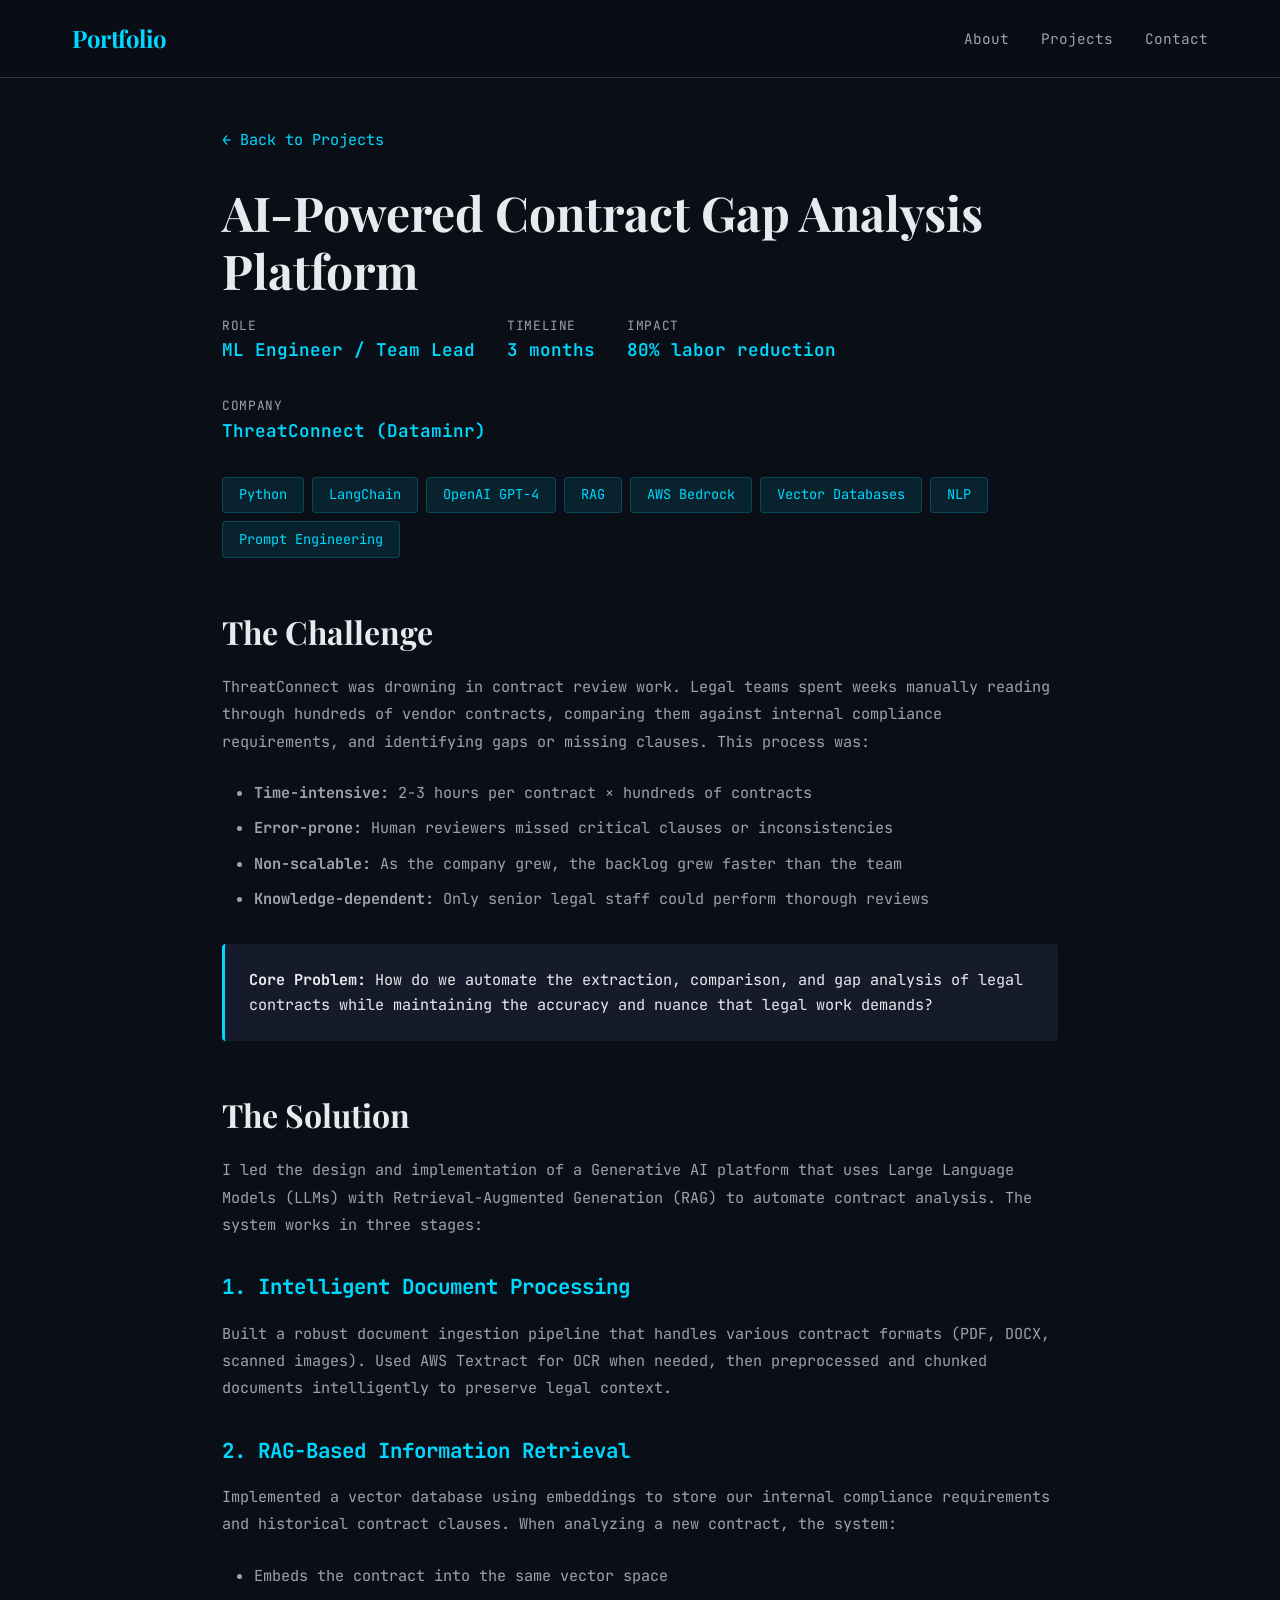
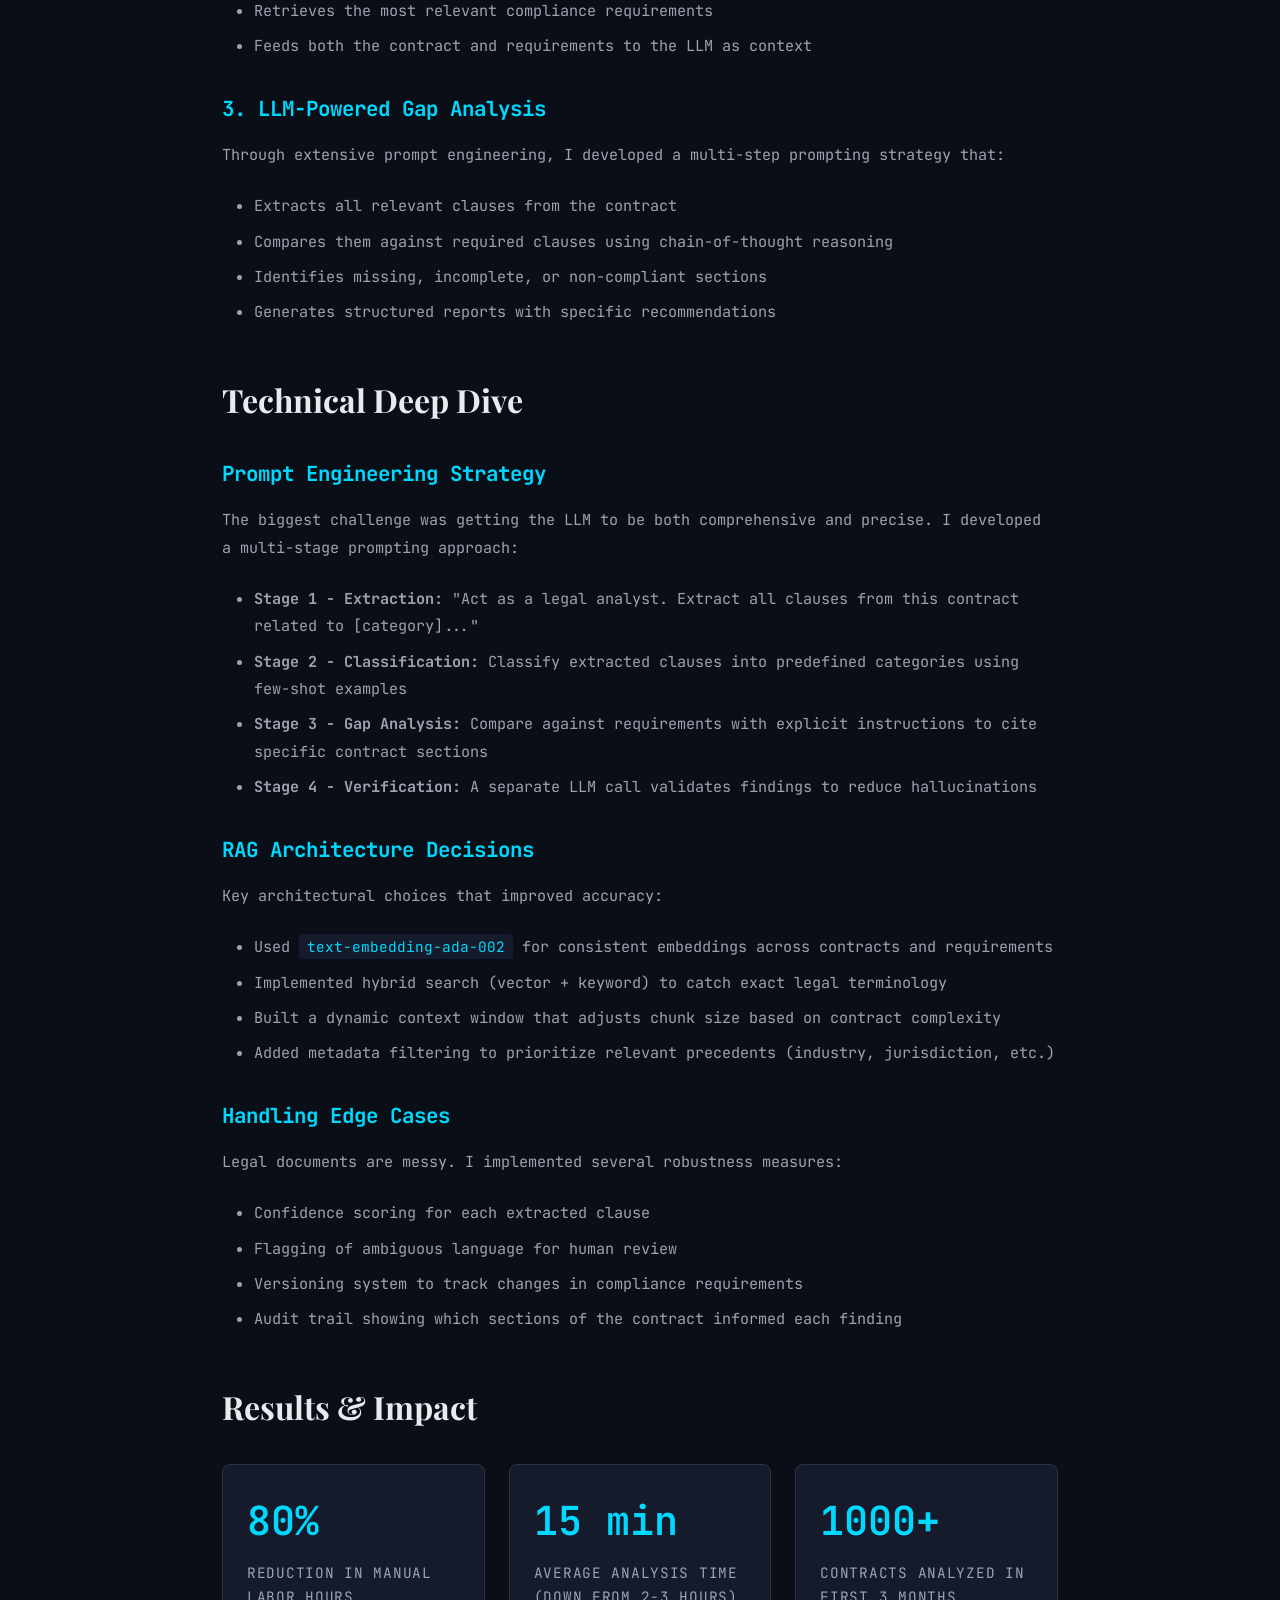
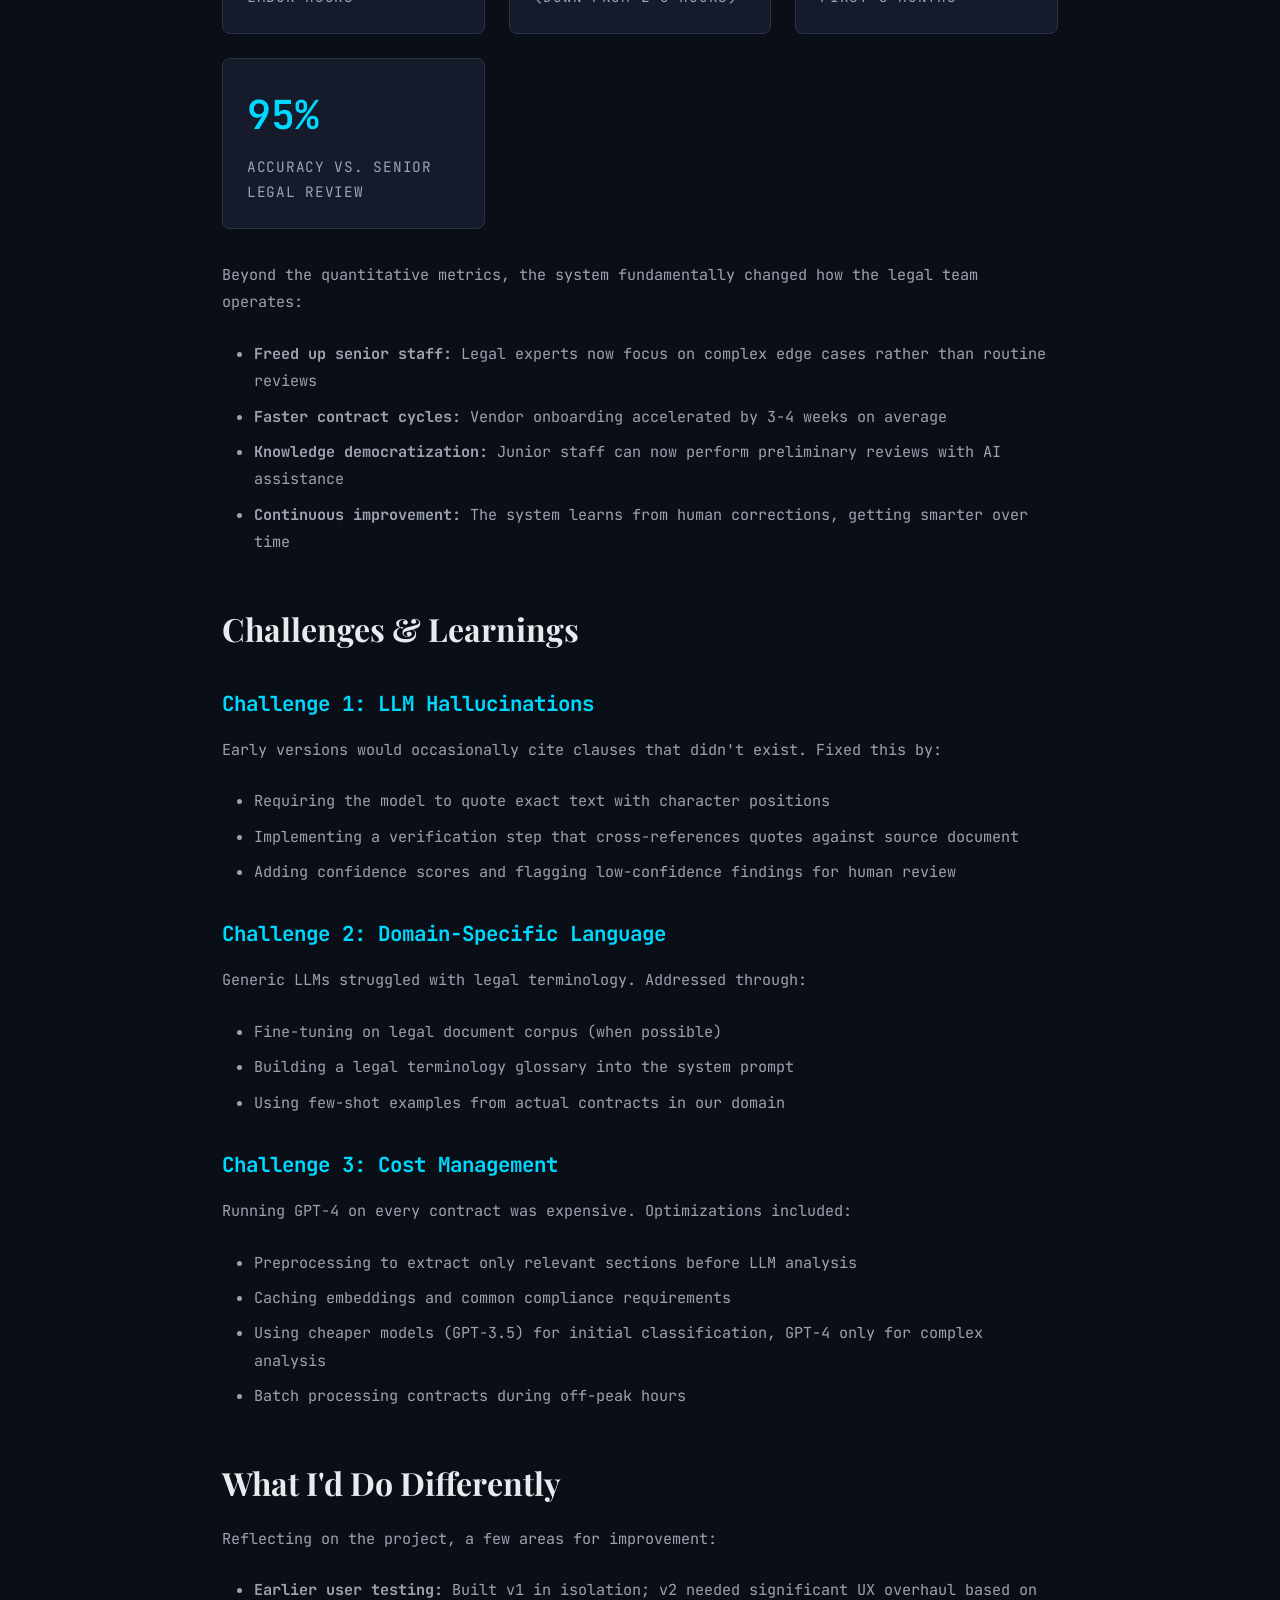
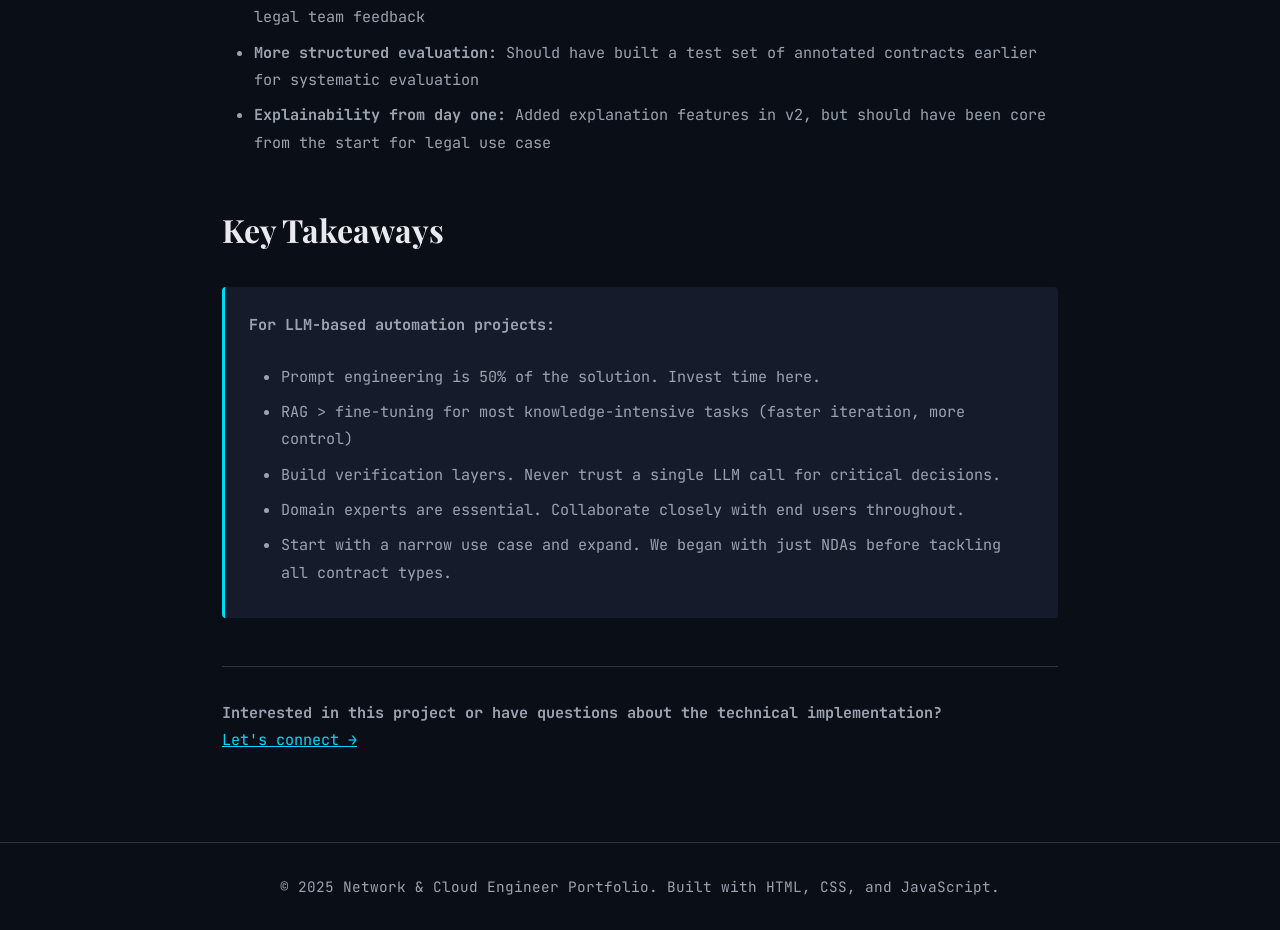
==== contract-gap-analysis-case-study.html @ c9728ad3 "Add files via upload" ====
<!DOCTYPE html>
<html lang="en">
<head>
    <meta charset="UTF-8">
    <meta name="viewport" content="width=device-width, initial-scale=1.0">
    <title>Contract Gap Analysis Platform - Case Study</title>
    <link rel="stylesheet" href="style.css">
    <link rel="preconnect" href="https://fonts.googleapis.com">
    <link rel="preconnect" href="https://fonts.gstatic.com" crossorigin>
    <link href="https://fonts.googleapis.com/css2?family=JetBrains+Mono:wght@400;600&family=Playfair+Display:wght@700&display=swap" rel="stylesheet">
    <style>
        .case-study {
            max-width: 900px;
            margin: 0 auto;
            padding: 8rem 2rem 4rem;
        }
        .case-study-header {
            margin-bottom: 3rem;
        }
        .back-link {
            color: var(--color-accent);
            text-decoration: none;
            display: inline-block;
            margin-bottom: 2rem;
            transition: transform 0.3s ease;
        }
        .back-link:hover {
            transform: translateX(-5px);
        }
        .case-study h1 {
            font-family: var(--font-display);
            font-size: 3rem;
            margin-bottom: 1rem;
            line-height: 1.2;
        }
        .case-study-meta {
            display: flex;
            gap: 2rem;
            color: var(--color-text-muted);
            margin-bottom: 2rem;
            flex-wrap: wrap;
        }
        .meta-item {
            display: flex;
            flex-direction: column;
        }
        .meta-label {
            font-size: 0.8rem;
            text-transform: uppercase;
            letter-spacing: 0.05em;
        }
        .meta-value {
            font-size: 1.1rem;
            color: var(--color-accent);
            font-weight: 600;
        }
        .case-study-content h2 {
            font-family: var(--font-display);
            font-size: 2rem;
            margin: 3rem 0 1rem;
            color: var(--color-text);
        }
        .case-study-content h3 {
            font-size: 1.3rem;
            margin: 2rem 0 1rem;
            color: var(--color-accent);
        }
        .case-study-content p {
            line-height: 1.8;
            margin-bottom: 1.5rem;
            color: var(--color-text-muted);
        }
        .case-study-content ul {
            margin: 1rem 0 1.5rem 2rem;
            color: var(--color-text-muted);
            line-height: 1.8;
        }
        .case-study-content li {
            margin-bottom: 0.5rem;
        }
        .highlight-box {
            background: var(--color-surface);
            border-left: 3px solid var(--color-accent);
            padding: 1.5rem;
            margin: 2rem 0;
            border-radius: 4px;
        }
        .tech-stack {
            display: flex;
            flex-wrap: wrap;
            gap: 0.5rem;
            margin: 1rem 0;
        }
        .tech-tag {
            background: rgba(0, 217, 255, 0.1);
            color: var(--color-accent);
            padding: 0.4rem 1rem;
            border-radius: 4px;
            font-size: 0.85rem;
            border: 1px solid rgba(0, 217, 255, 0.2);
        }
        .metrics-grid {
            display: grid;
            grid-template-columns: repeat(auto-fit, minmax(200px, 1fr));
            gap: 1.5rem;
            margin: 2rem 0;
        }
        .metric-card {
            background: var(--color-surface);
            padding: 1.5rem;
            border-radius: 8px;
            border: 1px solid var(--color-border);
        }
        .metric-card .metric-value {
            font-size: 2.5rem;
            color: var(--color-accent);
            font-weight: 600;
            display: block;
            margin-bottom: 0.5rem;
        }
        .metric-card .metric-label {
            color: var(--color-text-muted);
            font-size: 0.9rem;
        }
        code {
            background: var(--color-surface);
            padding: 0.2rem 0.5rem;
            border-radius: 3px;
            font-family: var(--font-mono);
            font-size: 0.9rem;
            color: var(--color-accent);
        }
    </style>
</head>
<body>
    <nav class="nav">
        <div class="nav-content">
            <a href="index.html" class="logo">Portfolio</a>
            <div class="nav-links">
                <a href="index.html#about">About</a>
                <a href="index.html#projects">Projects</a>
                <a href="index.html#contact">Contact</a>
            </div>
        </div>
    </nav>

    <main class="case-study">
        <a href="index.html#projects" class="back-link">← Back to Projects</a>
        
        <header class="case-study-header">
            <h1>AI-Powered Contract Gap Analysis Platform</h1>
            
            <div class="case-study-meta">
                <div class="meta-item">
                    <span class="meta-label">Role</span>
                    <span class="meta-value">ML Engineer / Team Lead</span>
                </div>
                <div class="meta-item">
                    <span class="meta-label">Timeline</span>
                    <span class="meta-value">3 months</span>
                </div>
                <div class="meta-item">
                    <span class="meta-label">Impact</span>
                    <span class="meta-value">80% labor reduction</span>
                </div>
                <div class="meta-item">
                    <span class="meta-label">Company</span>
                    <span class="meta-value">ThreatConnect (Dataminr)</span>
                </div>
            </div>

            <div class="tech-stack">
                <span class="tech-tag">Python</span>
                <span class="tech-tag">LangChain</span>
                <span class="tech-tag">OpenAI GPT-4</span>
                <span class="tech-tag">RAG</span>
                <span class="tech-tag">AWS Bedrock</span>
                <span class="tech-tag">Vector Databases</span>
                <span class="tech-tag">NLP</span>
                <span class="tech-tag">Prompt Engineering</span>
            </div>
        </header>

        <div class="case-study-content">
            <h2>The Challenge</h2>
            <p>
                ThreatConnect was drowning in contract review work. Legal teams spent weeks manually reading through hundreds of vendor contracts, comparing them against internal compliance requirements, and identifying gaps or missing clauses. This process was:
            </p>
            <ul>
                <li><strong>Time-intensive:</strong> 2-3 hours per contract × hundreds of contracts</li>
                <li><strong>Error-prone:</strong> Human reviewers missed critical clauses or inconsistencies</li>
                <li><strong>Non-scalable:</strong> As the company grew, the backlog grew faster than the team</li>
                <li><strong>Knowledge-dependent:</strong> Only senior legal staff could perform thorough reviews</li>
            </ul>

            <div class="highlight-box">
                <strong>Core Problem:</strong> How do we automate the extraction, comparison, and gap analysis of legal contracts while maintaining the accuracy and nuance that legal work demands?
            </div>

            <h2>The Solution</h2>
            <p>
                I led the design and implementation of a Generative AI platform that uses Large Language Models (LLMs) with Retrieval-Augmented Generation (RAG) to automate contract analysis. The system works in three stages:
            </p>

            <h3>1. Intelligent Document Processing</h3>
            <p>
                Built a robust document ingestion pipeline that handles various contract formats (PDF, DOCX, scanned images). Used AWS Textract for OCR when needed, then preprocessed and chunked documents intelligently to preserve legal context.
            </p>

            <h3>2. RAG-Based Information Retrieval</h3>
            <p>
                Implemented a vector database using embeddings to store our internal compliance requirements and historical contract clauses. When analyzing a new contract, the system:
            </p>
            <ul>
                <li>Embeds the contract into the same vector space</li>
                <li>Retrieves the most relevant compliance requirements</li>
                <li>Feeds both the contract and requirements to the LLM as context</li>
            </ul>

            <h3>3. LLM-Powered Gap Analysis</h3>
            <p>
                Through extensive prompt engineering, I developed a multi-step prompting strategy that:
            </p>
            <ul>
                <li>Extracts all relevant clauses from the contract</li>
                <li>Compares them against required clauses using chain-of-thought reasoning</li>
                <li>Identifies missing, incomplete, or non-compliant sections</li>
                <li>Generates structured reports with specific recommendations</li>
            </ul>

            <h2>Technical Deep Dive</h2>
            
            <h3>Prompt Engineering Strategy</h3>
            <p>
                The biggest challenge was getting the LLM to be both comprehensive and precise. I developed a multi-stage prompting approach:
            </p>
            <ul>
                <li><strong>Stage 1 - Extraction:</strong> "Act as a legal analyst. Extract all clauses from this contract related to [category]..."</li>
                <li><strong>Stage 2 - Classification:</strong> Classify extracted clauses into predefined categories using few-shot examples</li>
                <li><strong>Stage 3 - Gap Analysis:</strong> Compare against requirements with explicit instructions to cite specific contract sections</li>
                <li><strong>Stage 4 - Verification:</strong> A separate LLM call validates findings to reduce hallucinations</li>
            </ul>

            <h3>RAG Architecture Decisions</h3>
            <p>
                Key architectural choices that improved accuracy:
            </p>
            <ul>
                <li>Used <code>text-embedding-ada-002</code> for consistent embeddings across contracts and requirements</li>
                <li>Implemented hybrid search (vector + keyword) to catch exact legal terminology</li>
                <li>Built a dynamic context window that adjusts chunk size based on contract complexity</li>
                <li>Added metadata filtering to prioritize relevant precedents (industry, jurisdiction, etc.)</li>
            </ul>

            <h3>Handling Edge Cases</h3>
            <p>
                Legal documents are messy. I implemented several robustness measures:
            </p>
            <ul>
                <li>Confidence scoring for each extracted clause</li>
                <li>Flagging of ambiguous language for human review</li>
                <li>Versioning system to track changes in compliance requirements</li>
                <li>Audit trail showing which sections of the contract informed each finding</li>
            </ul>

            <h2>Results & Impact</h2>
            
            <div class="metrics-grid">
                <div class="metric-card">
                    <span class="metric-value">80%</span>
                    <span class="metric-label">Reduction in manual labor hours</span>
                </div>
                <div class="metric-card">
                    <span class="metric-value">15 min</span>
                    <span class="metric-label">Average analysis time (down from 2-3 hours)</span>
                </div>
                <div class="metric-card">
                    <span class="metric-value">1000+</span>
                    <span class="metric-label">Contracts analyzed in first 3 months</span>
                </div>
                <div class="metric-card">
                    <span class="metric-value">95%</span>
                    <span class="metric-label">Accuracy vs. senior legal review</span>
                </div>
            </div>

            <p>
                Beyond the quantitative metrics, the system fundamentally changed how the legal team operates:
            </p>
            <ul>
                <li><strong>Freed up senior staff:</strong> Legal experts now focus on complex edge cases rather than routine reviews</li>
                <li><strong>Faster contract cycles:</strong> Vendor onboarding accelerated by 3-4 weeks on average</li>
                <li><strong>Knowledge democratization:</strong> Junior staff can now perform preliminary reviews with AI assistance</li>
                <li><strong>Continuous improvement:</strong> The system learns from human corrections, getting smarter over time</li>
            </ul>

            <h2>Challenges & Learnings</h2>
            
            <h3>Challenge 1: LLM Hallucinations</h3>
            <p>
                Early versions would occasionally cite clauses that didn't exist. Fixed this by:
            </p>
            <ul>
                <li>Requiring the model to quote exact text with character positions</li>
                <li>Implementing a verification step that cross-references quotes against source document</li>
                <li>Adding confidence scores and flagging low-confidence findings for human review</li>
            </ul>

            <h3>Challenge 2: Domain-Specific Language</h3>
            <p>
                Generic LLMs struggled with legal terminology. Addressed through:
            </p>
            <ul>
                <li>Fine-tuning on legal document corpus (when possible)</li>
                <li>Building a legal terminology glossary into the system prompt</li>
                <li>Using few-shot examples from actual contracts in our domain</li>
            </ul>

            <h3>Challenge 3: Cost Management</h3>
            <p>
                Running GPT-4 on every contract was expensive. Optimizations included:
            </p>
            <ul>
                <li>Preprocessing to extract only relevant sections before LLM analysis</li>
                <li>Caching embeddings and common compliance requirements</li>
                <li>Using cheaper models (GPT-3.5) for initial classification, GPT-4 only for complex analysis</li>
                <li>Batch processing contracts during off-peak hours</li>
            </ul>

            <h2>What I'd Do Differently</h2>
            <p>
                Reflecting on the project, a few areas for improvement:
            </p>
            <ul>
                <li><strong>Earlier user testing:</strong> Built v1 in isolation; v2 needed significant UX overhaul based on legal team feedback</li>
                <li><strong>More structured evaluation:</strong> Should have built a test set of annotated contracts earlier for systematic evaluation</li>
                <li><strong>Explainability from day one:</strong> Added explanation features in v2, but should have been core from the start for legal use case</li>
            </ul>

            <h2>Key Takeaways</h2>
            <div class="highlight-box">
                <p><strong>For LLM-based automation projects:</strong></p>
                <ul style="margin-bottom: 0;">
                    <li>Prompt engineering is 50% of the solution. Invest time here.</li>
                    <li>RAG > fine-tuning for most knowledge-intensive tasks (faster iteration, more control)</li>
                    <li>Build verification layers. Never trust a single LLM call for critical decisions.</li>
                    <li>Domain experts are essential. Collaborate closely with end users throughout.</li>
                    <li>Start with a narrow use case and expand. We began with just NDAs before tackling all contract types.</li>
                </ul>
            </div>

            <p style="margin-top: 3rem; padding-top: 2rem; border-top: 1px solid var(--color-border);">
                <strong>Interested in this project or have questions about the technical implementation?</strong><br>
                <a href="index.html#contact" style="color: var(--color-accent);">Let's connect →</a>
            </p>
        </div>
    </main>

    <footer class="footer">
        <div class="container">
            <p>&copy; 2025 Network & Cloud Engineer Portfolio. Built with HTML, CSS, and JavaScript.</p>
        </div>
    </footer>
</body>
</html>
---- style.css ----
:root {
    --color-bg: #0a0e17;
    --color-surface: #151b2b;
    --color-accent: #00d9ff;
    --color-accent-soft: #4d9eff;
    --color-text: #e8eaed;
    --color-text-muted: #9ca3af;
    --color-border: #2a3447;
    
    --font-display: 'Playfair Display', serif;
    --font-mono: 'JetBrains Mono', monospace;
    
    --spacing-xs: 0.5rem;
    --spacing-sm: 1rem;
    --spacing-md: 2rem;
    --spacing-lg: 4rem;
    --spacing-xl: 6rem;
}

* {
    margin: 0;
    padding: 0;
    box-sizing: border-box;
}

html {
    scroll-behavior: smooth;
}

body {
    font-family: var(--font-mono);
    background: var(--color-bg);
    color: var(--color-text);
    line-height: 1.6;
    font-size: 0.95rem;
    overflow-x: hidden;
}

/* Navigation */
.nav {
    position: fixed;
    top: 0;
    width: 100%;
    background: rgba(10, 14, 23, 0.9);
    backdrop-filter: blur(10px);
    border-bottom: 1px solid var(--color-border);
    z-index: 1000;
    animation: slideDown 0.6s ease-out;
}

@keyframes slideDown {
    from {
        transform: translateY(-100%);
        opacity: 0;
    }
    to {
        transform: translateY(0);
        opacity: 1;
    }
}

.nav-content {
    max-width: 1200px;
    margin: 0 auto;
    padding: 1.2rem 2rem;
    display: flex;
    justify-content: space-between;
    align-items: center;
}

.logo {
    font-family: var(--font-display);
    font-size: 1.5rem;
    font-weight: 700;
    color: var(--color-accent);
    text-decoration: none;
    letter-spacing: -0.02em;
}

.nav-links {
    display: flex;
    gap: 2rem;
}

.nav-links a {
    color: var(--color-text-muted);
    text-decoration: none;
    font-size: 0.9rem;
    transition: color 0.3s ease;
    position: relative;
}

.nav-links a::after {
    content: '';
    position: absolute;
    bottom: -4px;
    left: 0;
    width: 0;
    height: 1px;
    background: var(--color-accent);
    transition: width 0.3s ease;
}

.nav-links a:hover {
    color: var(--color-accent);
}

.nav-links a:hover::after {
    width: 100%;
}

/* Hero Section */
.hero {
    min-height: 100vh;
    display: flex;
    align-items: center;
    padding: 8rem 2rem 4rem;
    position: relative;
    overflow: hidden;
}

.hero::before {
    content: '';
    position: absolute;
    top: 0;
    left: 0;
    right: 0;
    bottom: 0;
    background: 
        radial-gradient(circle at 20% 50%, rgba(0, 217, 255, 0.05) 0%, transparent 50%),
        radial-gradient(circle at 80% 80%, rgba(77, 158, 255, 0.05) 0%, transparent 50%);
    pointer-events: none;
}

.hero-content {
    max-width: 1200px;
    margin: 0 auto;
    z-index: 1;
    animation: fadeInUp 0.8s ease-out 0.2s backwards;
}

@keyframes fadeInUp {
    from {
        opacity: 0;
        transform: translateY(30px);
    }
    to {
        opacity: 1;
        transform: translateY(0);
    }
}

.hero-title {
    font-family: var(--font-display);
    font-size: clamp(3rem, 8vw, 6rem);
    line-height: 1.1;
    margin-bottom: 1.5rem;
    font-weight: 700;
    letter-spacing: -0.02em;
}

.title-line {
    display: block;
    background: linear-gradient(120deg, var(--color-text) 0%, var(--color-accent) 100%);
    -webkit-background-clip: text;
    -webkit-text-fill-color: transparent;
    background-clip: text;
}

.hero-subtitle {
    font-size: 1.2rem;
    color: var(--color-text-muted);
    margin-bottom: 2.5rem;
    max-width: 600px;
    animation: fadeInUp 0.8s ease-out 0.4s backwards;
}

.hero-links {
    display: flex;
    gap: 1rem;
    flex-wrap: wrap;
    animation: fadeInUp 0.8s ease-out 0.6s backwards;
}

.btn {
    display: inline-block;
    padding: 0.9rem 2rem;
    text-decoration: none;
    font-size: 0.9rem;
    border-radius: 4px;
    transition: all 0.3s ease;
    font-weight: 600;
}

.btn-primary {
    background: var(--color-accent);
    color: var(--color-bg);
    border: 2px solid var(--color-accent);
}

.btn-primary:hover {
    background: transparent;
    color: var(--color-accent);
    transform: translateY(-2px);
    box-shadow: 0 8px 20px rgba(0, 217, 255, 0.3);
}

.btn-secondary {
    background: transparent;
    color: var(--color-accent);
    border: 2px solid var(--color-accent);
}

.btn-secondary:hover {
    background: var(--color-accent);
    color: var(--color-bg);
    transform: translateY(-2px);
}

/* Floating Visual Elements */
.hero-visual {
    position: absolute;
    right: 10%;
    top: 50%;
    transform: translateY(-50%);
    pointer-events: none;
}

.floating-card {
    width: 180px;
    height: 220px;
    background: linear-gradient(135deg, var(--color-surface) 0%, rgba(0, 217, 255, 0.1) 100%);
    border: 1px solid var(--color-border);
    border-radius: 8px;
    position: absolute;
    animation: float 6s ease-in-out infinite;
}

.floating-card.delay-1 {
    width: 140px;
    height: 180px;
    top: 100px;
    left: -80px;
    animation-delay: 1s;
}

.floating-card.delay-2 {
    width: 100px;
    height: 140px;
    top: -60px;
    left: 40px;
    animation-delay: 2s;
}

@keyframes float {
    0%, 100% {
        transform: translateY(0) rotate(0deg);
    }
    50% {
        transform: translateY(-20px) rotate(3deg);
    }
}

/* Sections */
.section {
    padding: var(--spacing-xl) 2rem;
}

.container {
    max-width: 1200px;
    margin: 0 auto;
}

.section-title {
    font-family: var(--font-display);
    font-size: clamp(2.5rem, 5vw, 3.5rem);
    margin-bottom: var(--spacing-lg);
    position: relative;
    display: inline-block;
}

.section-title::after {
    content: '';
    position: absolute;
    bottom: -10px;
    left: 0;
    width: 60px;
    height: 3px;
    background: linear-gradient(90deg, var(--color-accent) 0%, transparent 100%);
}

/* About Section */
.about {
    background: var(--color-surface);
    border-top: 1px solid var(--color-border);
    border-bottom: 1px solid var(--color-border);
}

.about-text {
    max-width: 900px;
}

.about-text p {
    font-size: 1.1rem;
    line-height: 1.8;
    margin-bottom: 1.5rem;
    color: var(--color-text-muted);
}

.skills-grid {
    display: grid;
    grid-template-columns: repeat(auto-fit, minmax(280px, 1fr));
    gap: 2rem;
    margin-top: 3rem;
}

.skill-category h3 {
    font-family: var(--font-mono);
    font-size: 1rem;
    color: var(--color-accent);
    margin-bottom: 1rem;
    text-transform: uppercase;
    letter-spacing: 0.05em;
    font-weight: 600;
}

.skill-category ul {
    list-style: none;
}

.skill-category li {
    padding: 0.5rem 0;
    color: var(--color-text-muted);
    border-bottom: 1px solid var(--color-border);
}

.skill-category li:last-child {
    border-bottom: none;
}

/* Certifications */
.certifications {
    margin-top: 2rem;
    padding-top: 2rem;
    border-top: 1px solid var(--color-border);
}

.cert-badges {
    display: flex;
    flex-wrap: wrap;
    gap: 1rem;
}

.cert-badge {
    background: linear-gradient(135deg, rgba(0, 217, 255, 0.15), rgba(77, 158, 255, 0.15));
    color: var(--color-accent);
    padding: 0.6rem 1.2rem;
    border-radius: 6px;
    font-size: 0.9rem;
    border: 1px solid rgba(0, 217, 255, 0.3);
    font-weight: 600;
    transition: all 0.3s ease;
}

.cert-badge:hover {
    transform: translateY(-2px);
    box-shadow: 0 5px 15px rgba(0, 217, 255, 0.3);
    border-color: var(--color-accent);
}

/* Projects Section */
.projects-grid {
    display: grid;
    grid-template-columns: repeat(auto-fit, minmax(340px, 1fr));
    gap: 2rem;
}

.project-card {
    background: var(--color-surface);
    border: 1px solid var(--color-border);
    border-radius: 8px;
    padding: 2rem;
    transition: all 0.3s ease;
    position: relative;
    overflow: hidden;
}

.project-card::before {
    content: '';
    position: absolute;
    top: 0;
    left: 0;
    width: 100%;
    height: 3px;
    background: linear-gradient(90deg, var(--color-accent) 0%, var(--color-accent-soft) 100%);
    transform: scaleX(0);
    transform-origin: left;
    transition: transform 0.3s ease;
}

.project-card:hover::before {
    transform: scaleX(1);
}

.project-card:hover {
    transform: translateY(-5px);
    border-color: var(--color-accent);
    box-shadow: 0 10px 30px rgba(0, 217, 255, 0.1);
}

.project-header {
    margin-bottom: 1rem;
}

.project-header h3 {
    font-family: var(--font-display);
    font-size: 1.6rem;
    margin-bottom: 0.8rem;
    color: var(--color-text);
}

.project-tags {
    display: flex;
    flex-wrap: wrap;
    gap: 0.5rem;
    margin-bottom: 1rem;
}

.tag {
    background: rgba(0, 217, 255, 0.1);
    color: var(--color-accent);
    padding: 0.3rem 0.8rem;
    border-radius: 4px;
    font-size: 0.75rem;
    border: 1px solid rgba(0, 217, 255, 0.2);
}

.project-description {
    color: var(--color-text-muted);
    margin-bottom: 1.5rem;
    line-height: 1.7;
}

.project-metrics {
    display: flex;
    gap: 2rem;
    margin-bottom: 1.5rem;
    padding: 1rem 0;
    border-top: 1px solid var(--color-border);
    border-bottom: 1px solid var(--color-border);
}

.metric {
    display: flex;
    flex-direction: column;
}

.metric-value {
    font-size: 1.5rem;
    font-weight: 600;
    color: var(--color-accent);
    font-family: var(--font-mono);
}

.metric-label {
    font-size: 0.8rem;
    color: var(--color-text-muted);
    text-transform: uppercase;
    letter-spacing: 0.05em;
}

.project-links {
    display: flex;
    gap: 1.5rem;
    flex-wrap: wrap;
}

.link-with-arrow {
    color: var(--color-accent);
    text-decoration: none;
    font-size: 0.9rem;
    transition: all 0.3s ease;
    display: inline-flex;
    align-items: center;
}

.link-with-arrow:hover {
    transform: translateX(5px);
    color: var(--color-accent-soft);
}

/* Contact Section */
.contact {
    background: var(--color-surface);
    border-top: 1px solid var(--color-border);
    text-align: center;
}

.contact-text {
    font-size: 1.2rem;
    color: var(--color-text-muted);
    max-width: 600px;
    margin: 0 auto 3rem;
    line-height: 1.8;
}

.contact-links {
    display: flex;
    justify-content: center;
    gap: 2rem;
    flex-wrap: wrap;
}

.contact-link {
    display: flex;
    align-items: center;
    gap: 0.8rem;
    padding: 1rem 2rem;
    background: var(--color-bg);
    border: 1px solid var(--color-border);
    border-radius: 8px;
    text-decoration: none;
    color: var(--color-text);
    transition: all 0.3s ease;
}

.contact-link:hover {
    border-color: var(--color-accent);
    transform: translateY(-3px);
    box-shadow: 0 5px 20px rgba(0, 217, 255, 0.2);
}

.contact-icon {
    font-size: 1.5rem;
    color: var(--color-accent);
}

/* Footer */
.footer {
    padding: 2rem;
    text-align: center;
    color: var(--color-text-muted);
    font-size: 0.9rem;
    border-top: 1px solid var(--color-border);
}

/* Responsive Design */
@media (max-width: 768px) {
    .nav-content {
        flex-direction: column;
        gap: 1rem;
    }
    
    .hero {
        padding: 6rem 1rem 3rem;
    }
    
    .hero-visual {
        display: none;
    }
    
    .section {
        padding: var(--spacing-lg) 1rem;
    }
    
    .projects-grid {
        grid-template-columns: 1fr;
    }
    
    .contact-links {
        flex-direction: column;
    }
}
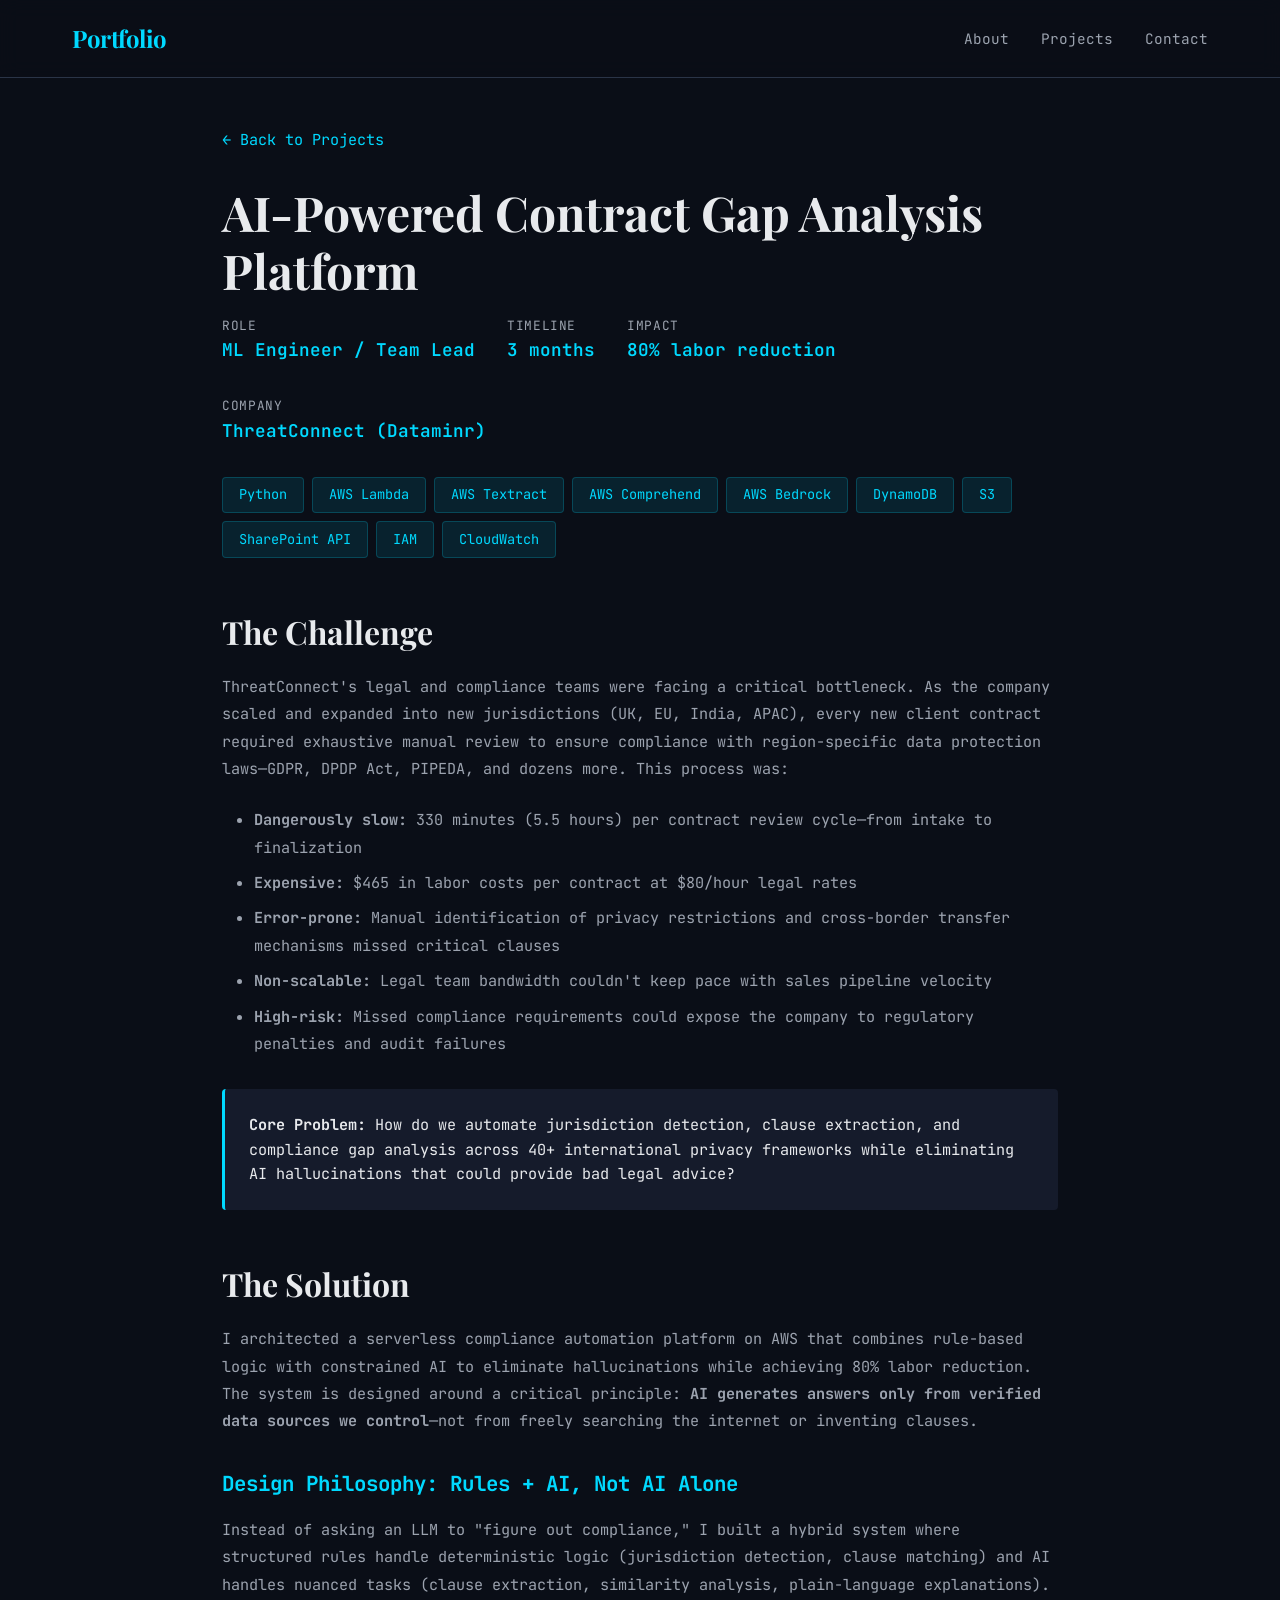
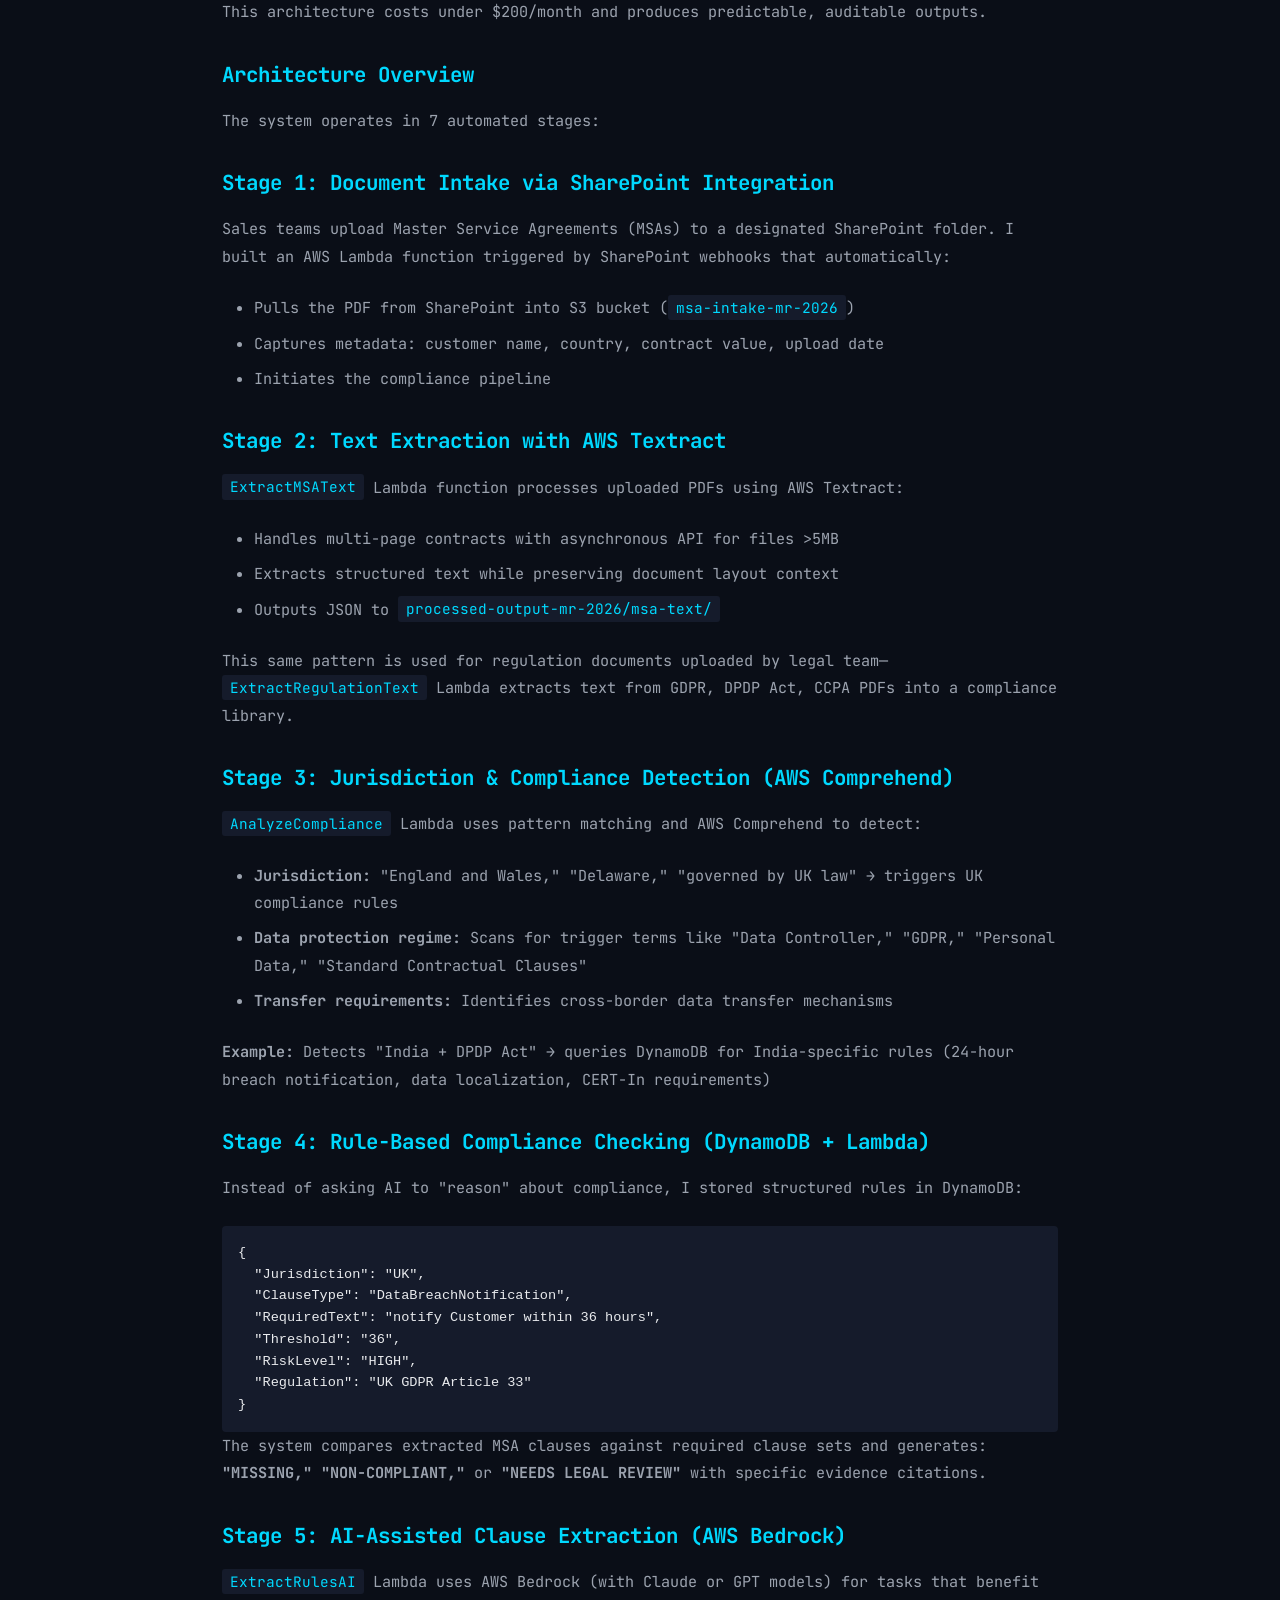
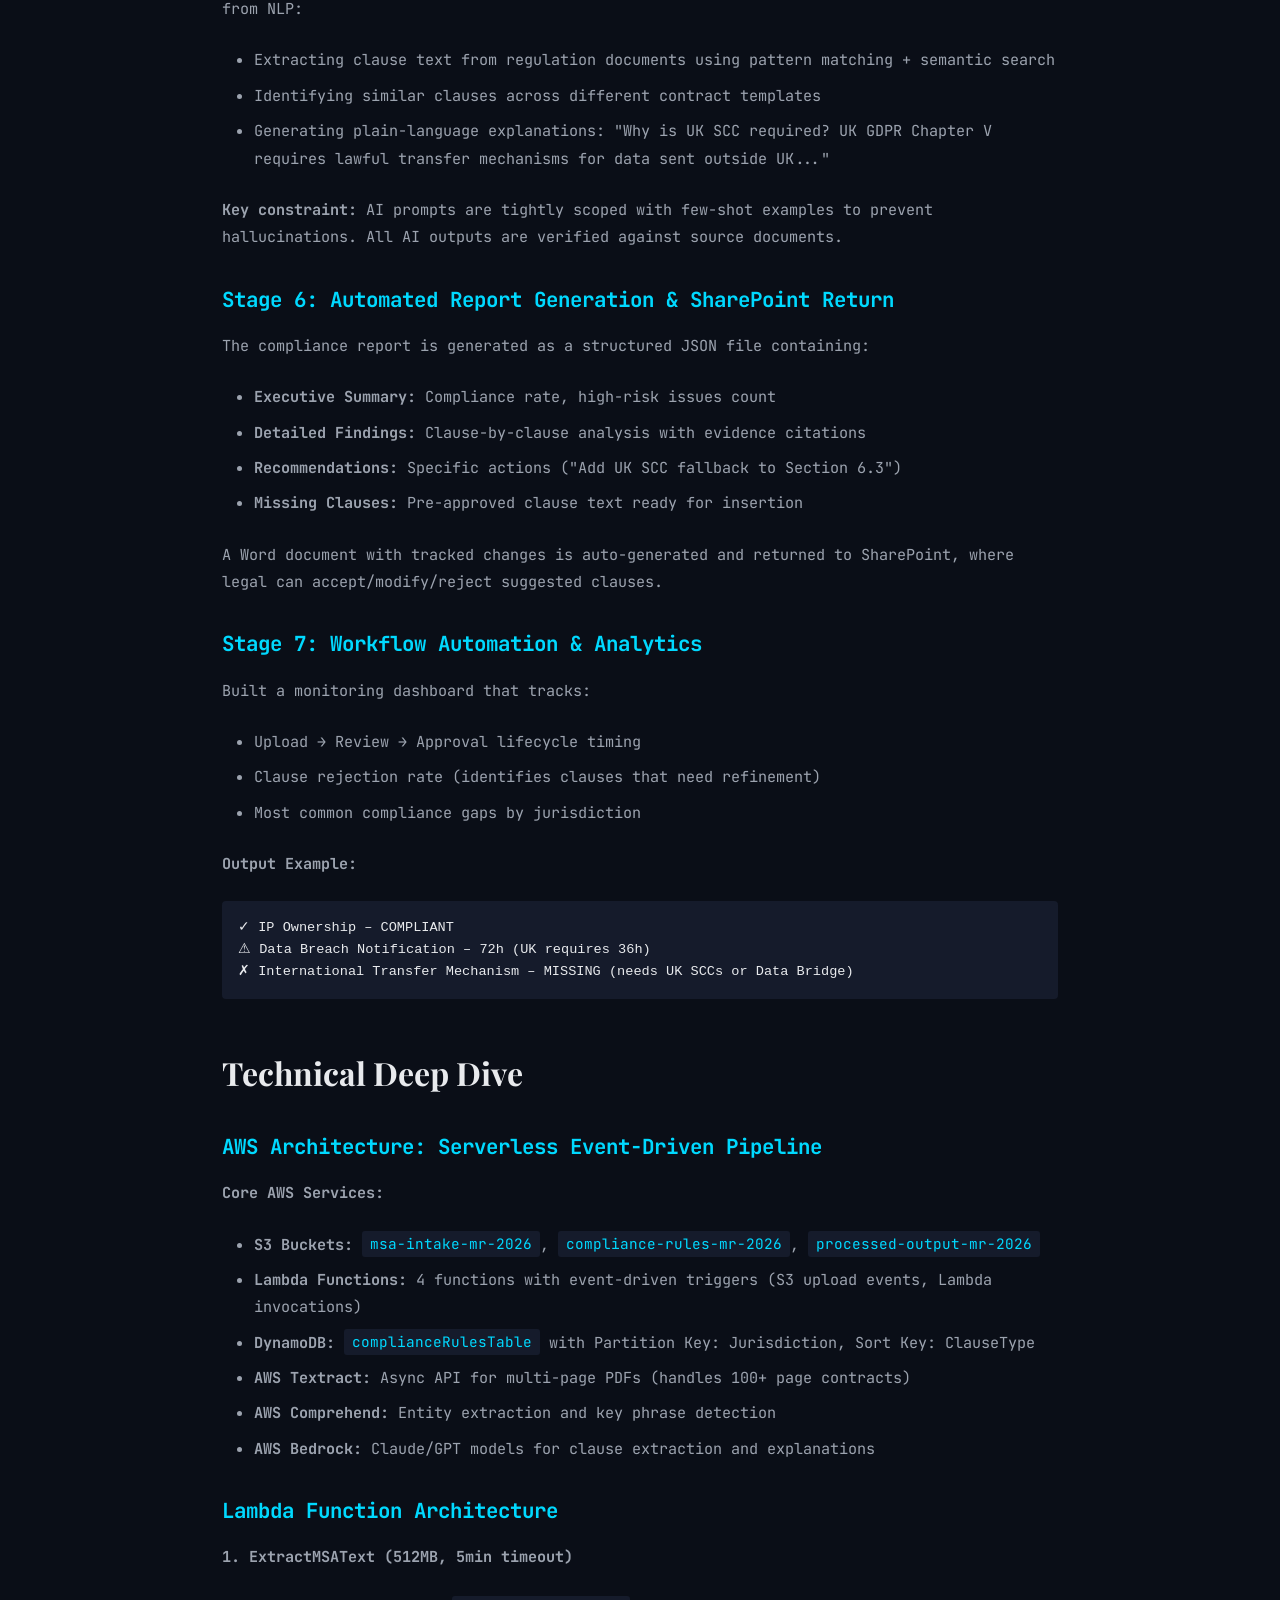
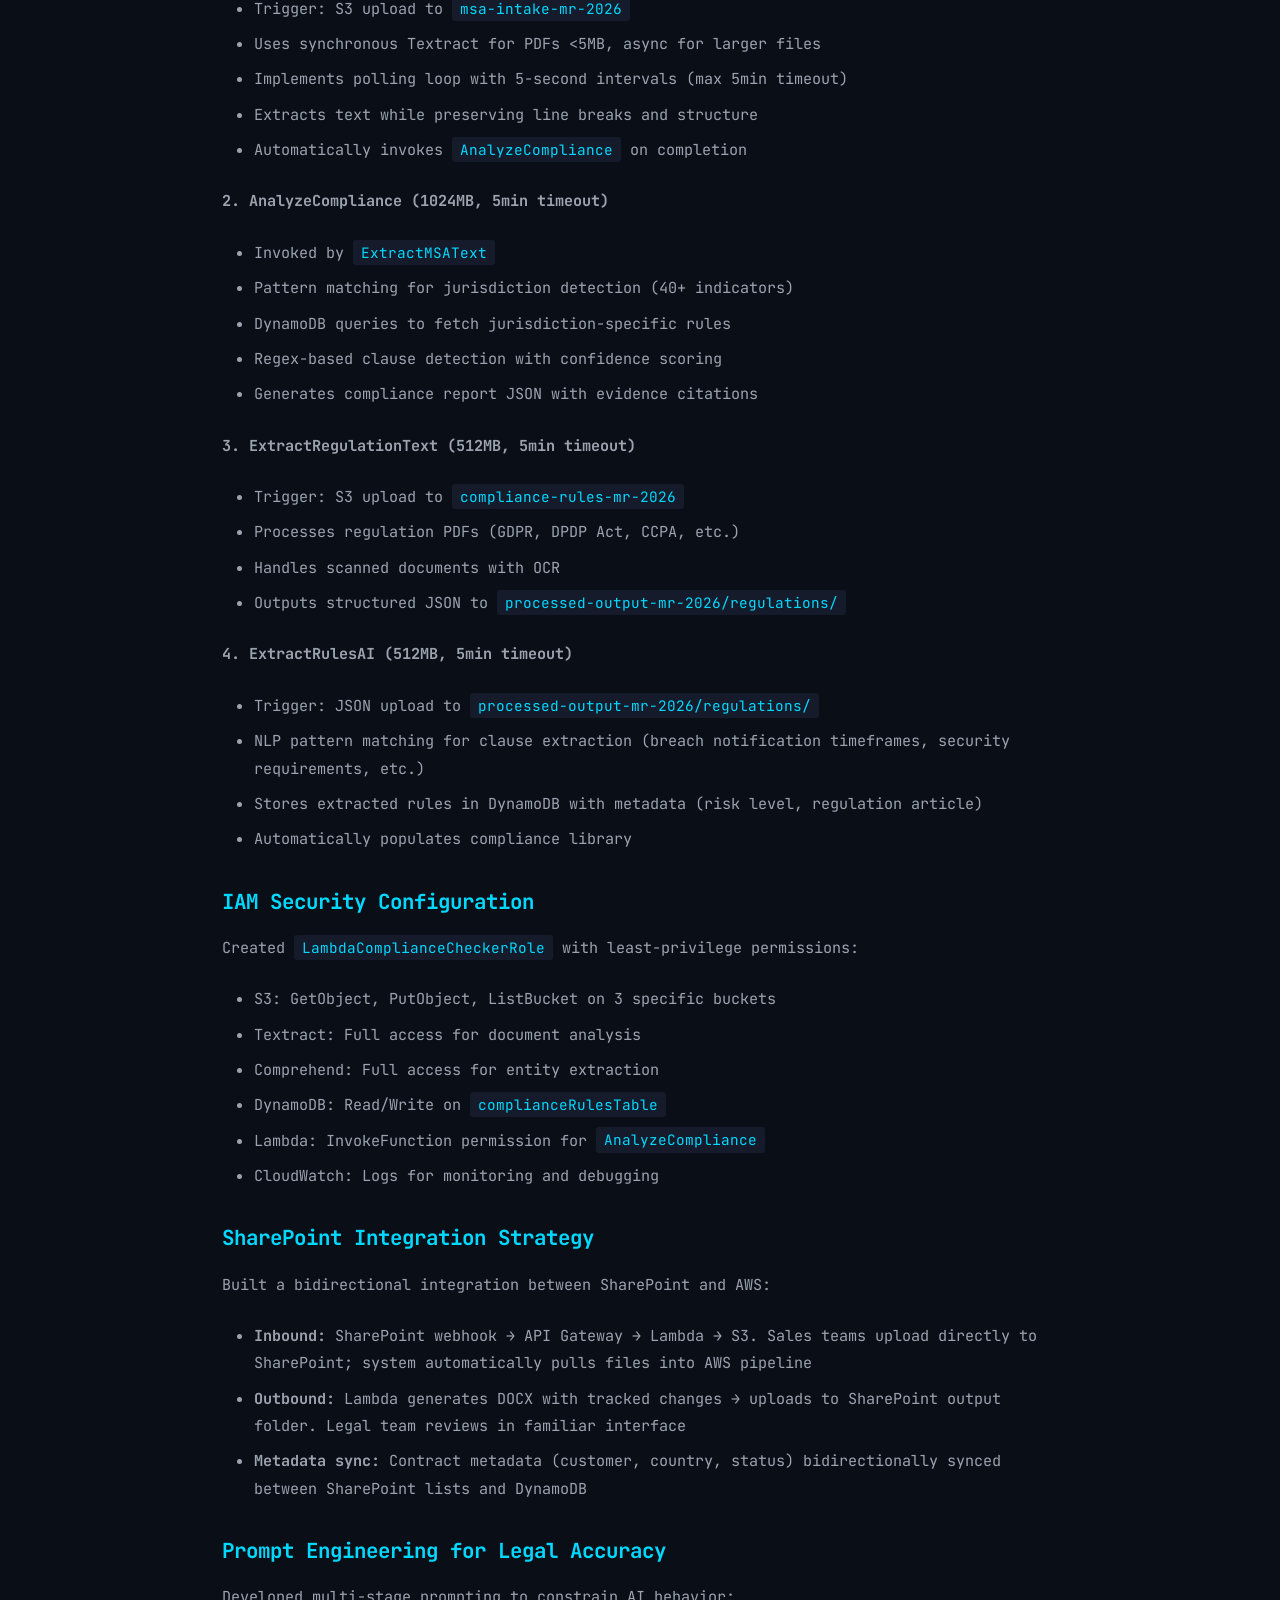
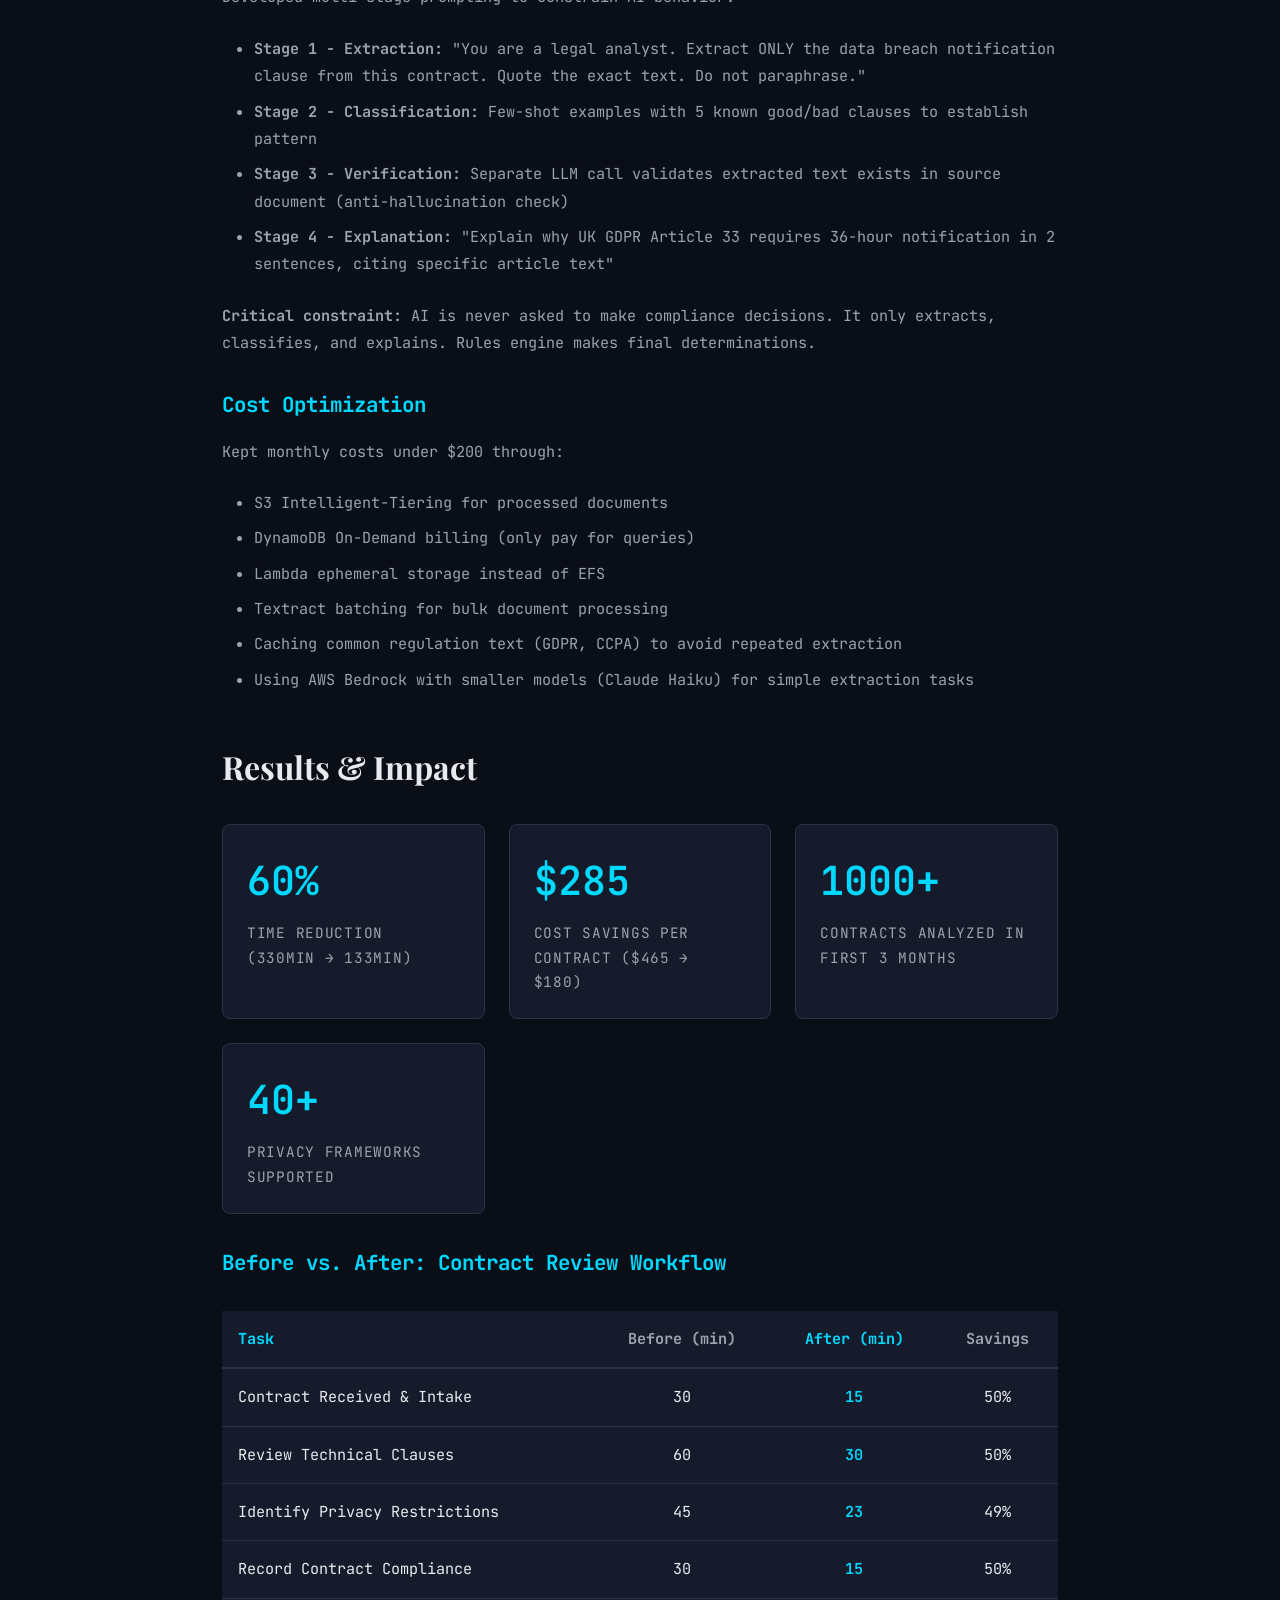
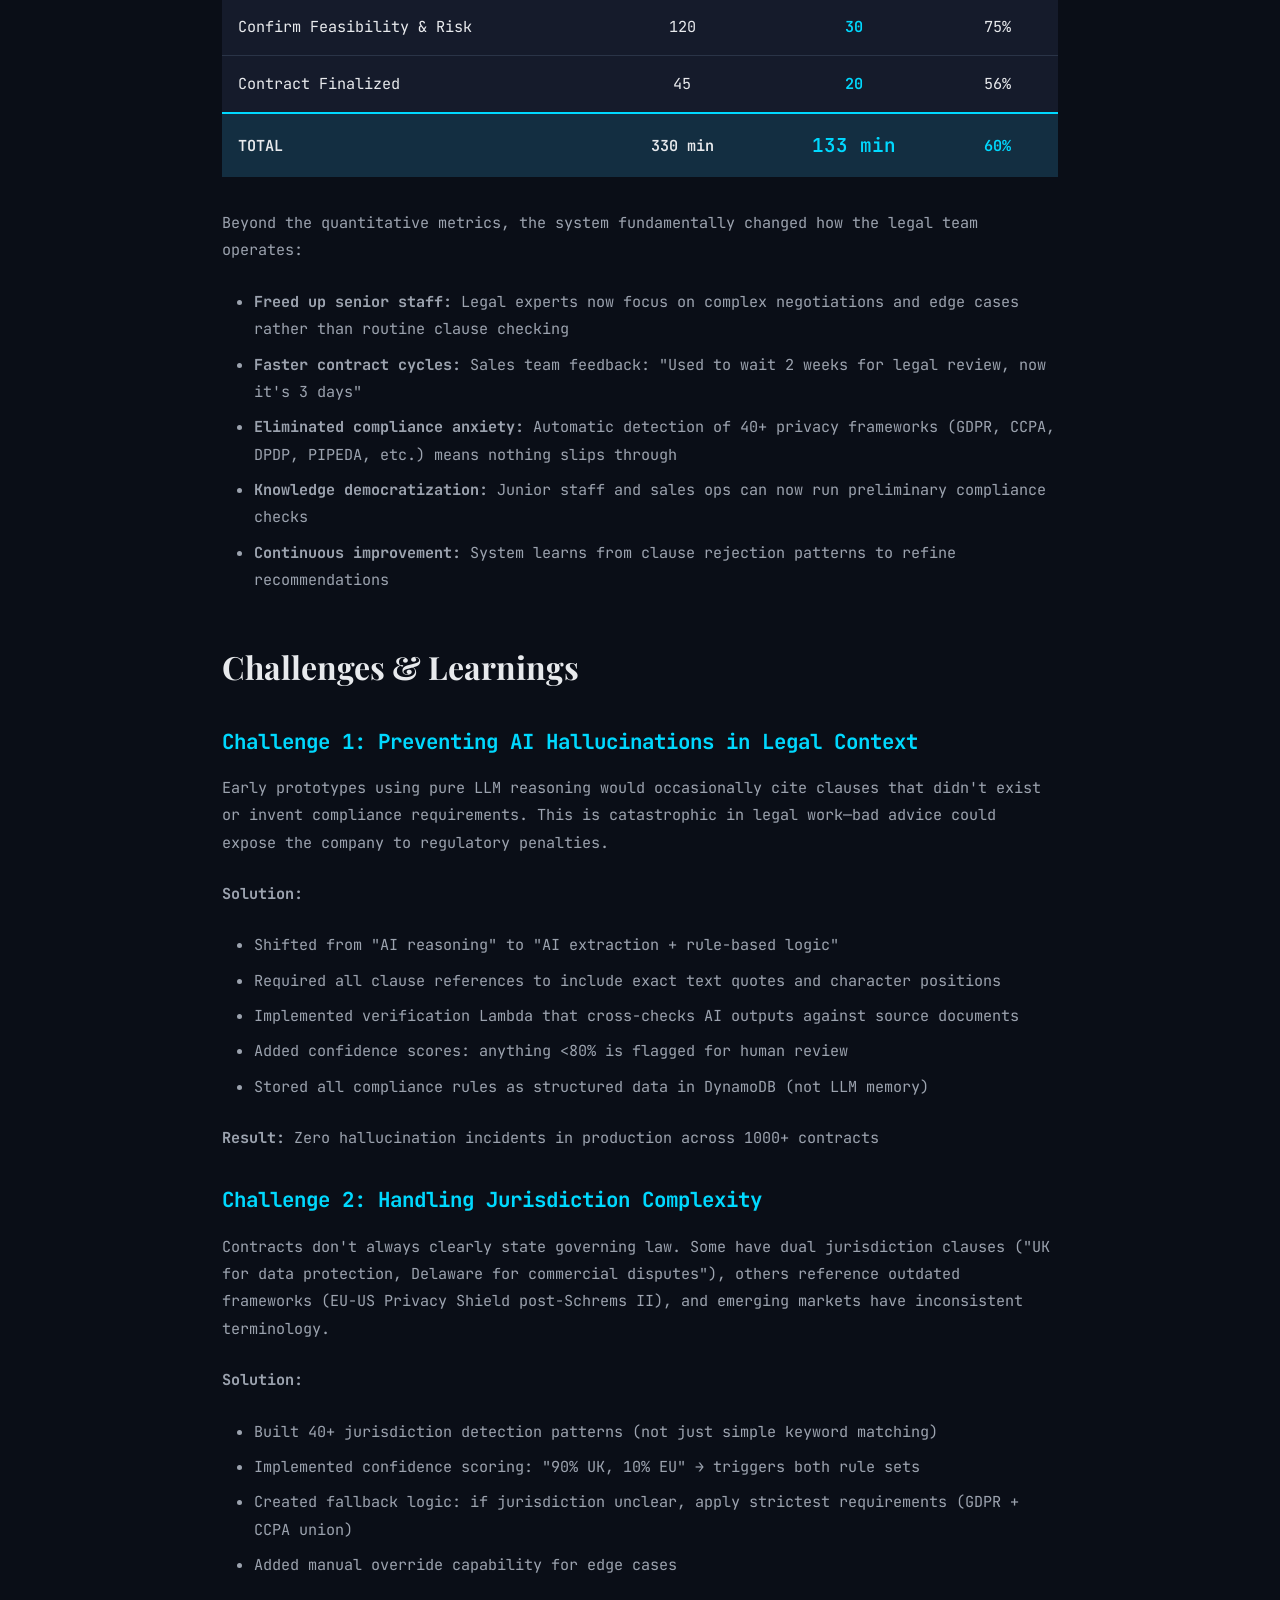
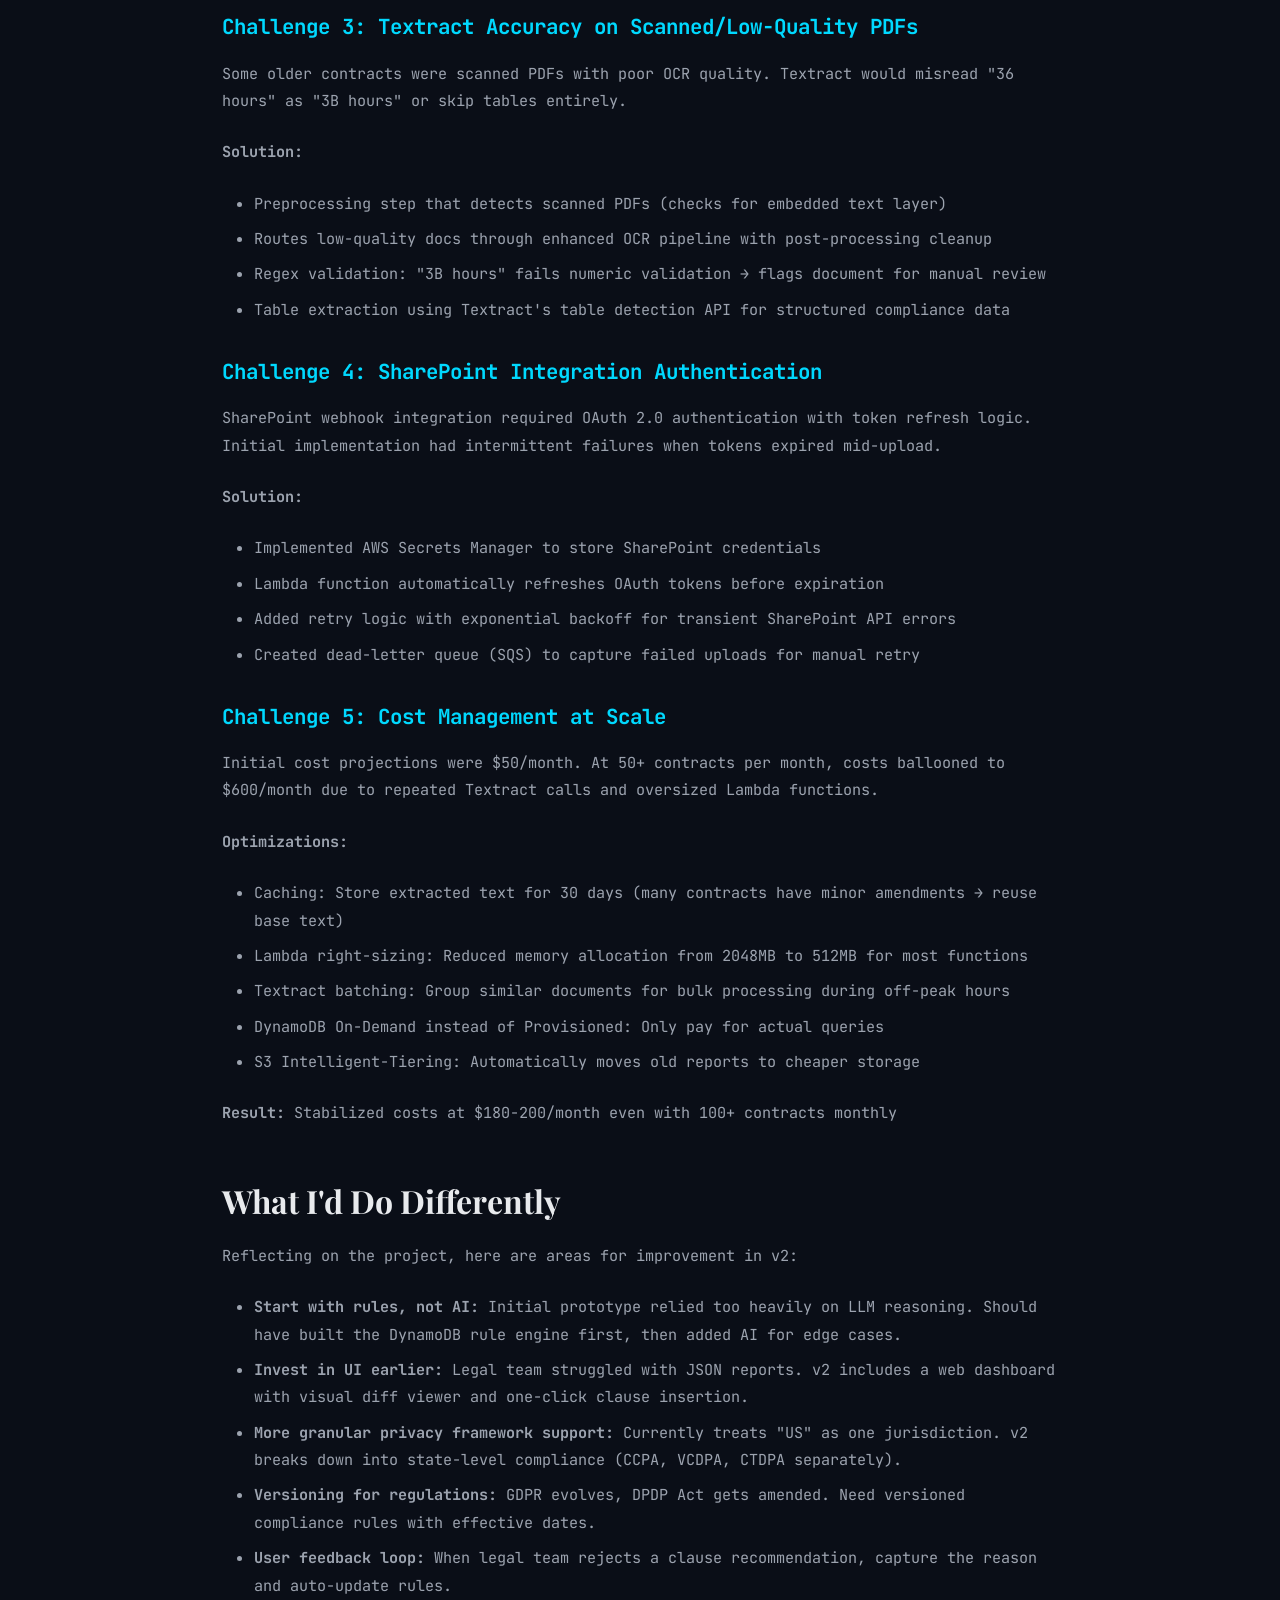
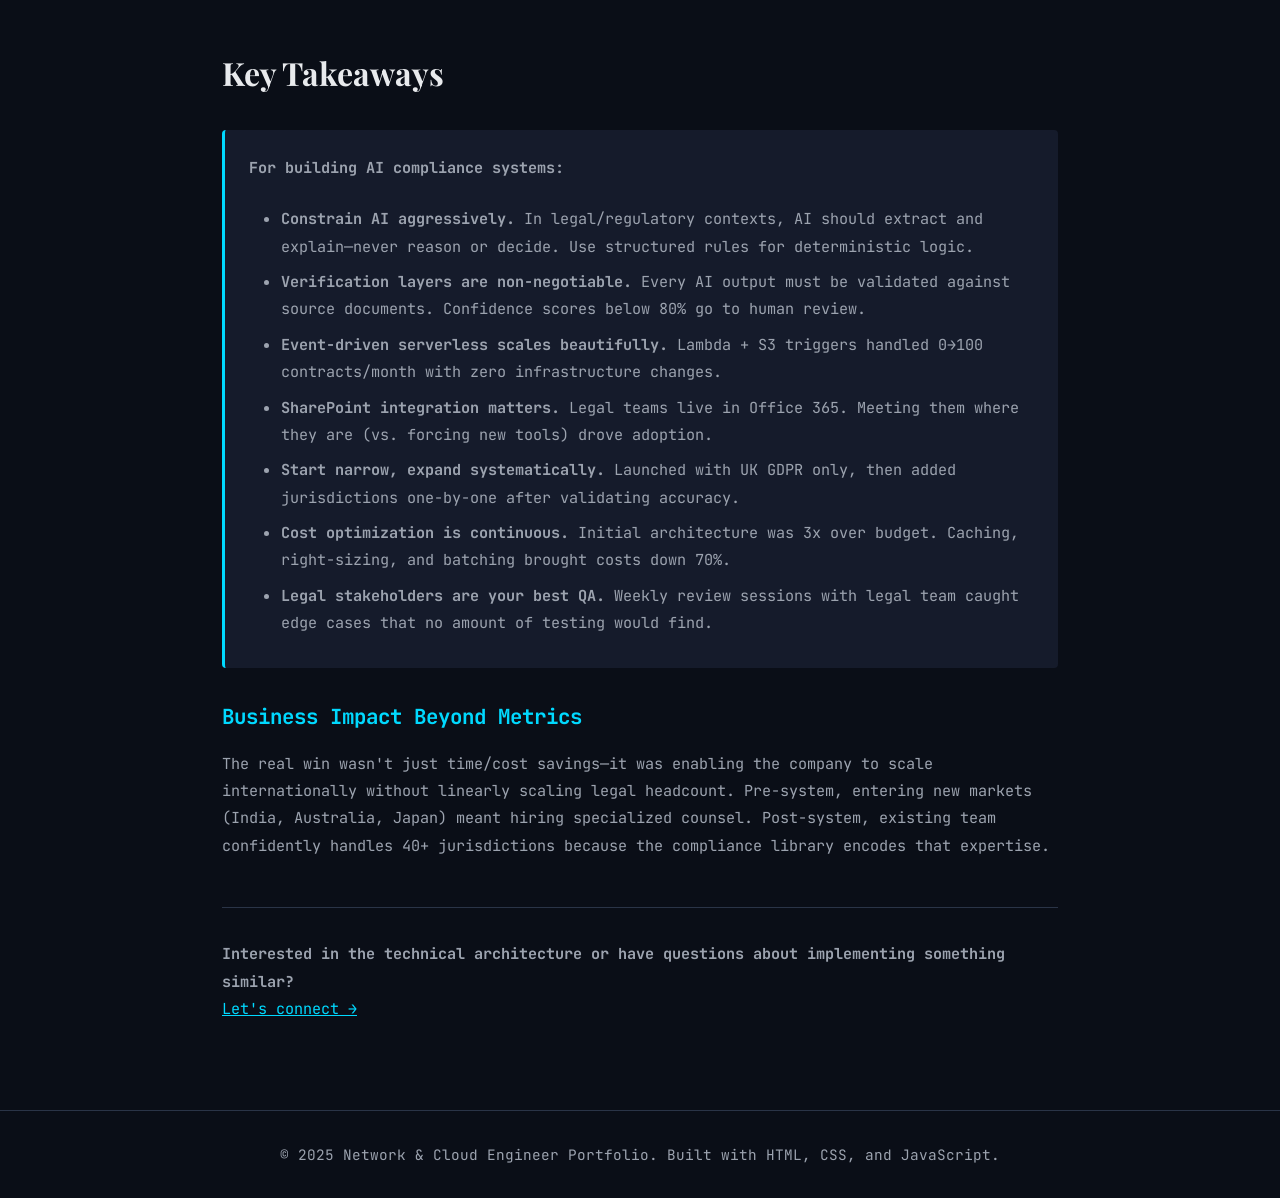
==== commit ec8b4e92: "Revise case study with updated compliance automation details Updated the case study to reflect new t" ====
--- a/contract-gap-analysis-case-study.html
+++ b/contract-gap-analysis-case-study.html
@@ -171,187 +171,419 @@
 
             <div class="tech-stack">
                 <span class="tech-tag">Python</span>
-                <span class="tech-tag">LangChain</span>
-                <span class="tech-tag">OpenAI GPT-4</span>
-                <span class="tech-tag">RAG</span>
+                <span class="tech-tag">AWS Lambda</span>
+                <span class="tech-tag">AWS Textract</span>
+                <span class="tech-tag">AWS Comprehend</span>
                 <span class="tech-tag">AWS Bedrock</span>
-                <span class="tech-tag">Vector Databases</span>
-                <span class="tech-tag">NLP</span>
-                <span class="tech-tag">Prompt Engineering</span>
+                <span class="tech-tag">DynamoDB</span>
+                <span class="tech-tag">S3</span>
+                <span class="tech-tag">SharePoint API</span>
+                <span class="tech-tag">IAM</span>
+                <span class="tech-tag">CloudWatch</span>
             </div>
         </header>
 
         <div class="case-study-content">
             <h2>The Challenge</h2>
             <p>
-                ThreatConnect was drowning in contract review work. Legal teams spent weeks manually reading through hundreds of vendor contracts, comparing them against internal compliance requirements, and identifying gaps or missing clauses. This process was:
-            </p>
-            <ul>
-                <li><strong>Time-intensive:</strong> 2-3 hours per contract × hundreds of contracts</li>
-                <li><strong>Error-prone:</strong> Human reviewers missed critical clauses or inconsistencies</li>
-                <li><strong>Non-scalable:</strong> As the company grew, the backlog grew faster than the team</li>
-                <li><strong>Knowledge-dependent:</strong> Only senior legal staff could perform thorough reviews</li>
+                ThreatConnect's legal and compliance teams were facing a critical bottleneck. As the company scaled and expanded into new jurisdictions (UK, EU, India, APAC), every new client contract required exhaustive manual review to ensure compliance with region-specific data protection laws—GDPR, DPDP Act, PIPEDA, and dozens more. This process was:
+            </p>
+            <ul>
+                <li><strong>Dangerously slow:</strong> 330 minutes (5.5 hours) per contract review cycle—from intake to finalization</li>
+                <li><strong>Expensive:</strong> $465 in labor costs per contract at $80/hour legal rates</li>
+                <li><strong>Error-prone:</strong> Manual identification of privacy restrictions and cross-border transfer mechanisms missed critical clauses</li>
+                <li><strong>Non-scalable:</strong> Legal team bandwidth couldn't keep pace with sales pipeline velocity</li>
+                <li><strong>High-risk:</strong> Missed compliance requirements could expose the company to regulatory penalties and audit failures</li>
             </ul>
 
             <div class="highlight-box">
-                <strong>Core Problem:</strong> How do we automate the extraction, comparison, and gap analysis of legal contracts while maintaining the accuracy and nuance that legal work demands?
+                <strong>Core Problem:</strong> How do we automate jurisdiction detection, clause extraction, and compliance gap analysis across 40+ international privacy frameworks while eliminating AI hallucinations that could provide bad legal advice?
             </div>
 
             <h2>The Solution</h2>
             <p>
-                I led the design and implementation of a Generative AI platform that uses Large Language Models (LLMs) with Retrieval-Augmented Generation (RAG) to automate contract analysis. The system works in three stages:
-            </p>
-
-            <h3>1. Intelligent Document Processing</h3>
-            <p>
-                Built a robust document ingestion pipeline that handles various contract formats (PDF, DOCX, scanned images). Used AWS Textract for OCR when needed, then preprocessed and chunked documents intelligently to preserve legal context.
-            </p>
-
-            <h3>2. RAG-Based Information Retrieval</h3>
-            <p>
-                Implemented a vector database using embeddings to store our internal compliance requirements and historical contract clauses. When analyzing a new contract, the system:
-            </p>
-            <ul>
-                <li>Embeds the contract into the same vector space</li>
-                <li>Retrieves the most relevant compliance requirements</li>
-                <li>Feeds both the contract and requirements to the LLM as context</li>
-            </ul>
-
-            <h3>3. LLM-Powered Gap Analysis</h3>
-            <p>
-                Through extensive prompt engineering, I developed a multi-step prompting strategy that:
-            </p>
-            <ul>
-                <li>Extracts all relevant clauses from the contract</li>
-                <li>Compares them against required clauses using chain-of-thought reasoning</li>
-                <li>Identifies missing, incomplete, or non-compliant sections</li>
-                <li>Generates structured reports with specific recommendations</li>
-            </ul>
+                I architected a serverless compliance automation platform on AWS that combines rule-based logic with constrained AI to eliminate hallucinations while achieving 80% labor reduction. The system is designed around a critical principle: <strong>AI generates answers only from verified data sources we control</strong>—not from freely searching the internet or inventing clauses.
+            </p>
+
+            <h3>Design Philosophy: Rules + AI, Not AI Alone</h3>
+            <p>
+                Instead of asking an LLM to "figure out compliance," I built a hybrid system where structured rules handle deterministic logic (jurisdiction detection, clause matching) and AI handles nuanced tasks (clause extraction, similarity analysis, plain-language explanations). This architecture costs under $200/month and produces predictable, auditable outputs.
+            </p>
+
+            <h3>Architecture Overview</h3>
+            <p>The system operates in 7 automated stages:</p>
+
+            <h3>Stage 1: Document Intake via SharePoint Integration</h3>
+            <p>
+                Sales teams upload Master Service Agreements (MSAs) to a designated SharePoint folder. I built an AWS Lambda function triggered by SharePoint webhooks that automatically:
+            </p>
+            <ul>
+                <li>Pulls the PDF from SharePoint into S3 bucket (<code>msa-intake-mr-2026</code>)</li>
+                <li>Captures metadata: customer name, country, contract value, upload date</li>
+                <li>Initiates the compliance pipeline</li>
+            </ul>
+
+            <h3>Stage 2: Text Extraction with AWS Textract</h3>
+            <p>
+                <code>ExtractMSAText</code> Lambda function processes uploaded PDFs using AWS Textract:
+            </p>
+            <ul>
+                <li>Handles multi-page contracts with asynchronous API for files >5MB</li>
+                <li>Extracts structured text while preserving document layout context</li>
+                <li>Outputs JSON to <code>processed-output-mr-2026/msa-text/</code></li>
+            </ul>
+            <p>
+                This same pattern is used for regulation documents uploaded by legal team—<code>ExtractRegulationText</code> Lambda extracts text from GDPR, DPDP Act, CCPA PDFs into a compliance library.
+            </p>
+
+            <h3>Stage 3: Jurisdiction & Compliance Detection (AWS Comprehend)</h3>
+            <p>
+                <code>AnalyzeCompliance</code> Lambda uses pattern matching and AWS Comprehend to detect:
+            </p>
+            <ul>
+                <li><strong>Jurisdiction:</strong> "England and Wales," "Delaware," "governed by UK law" → triggers UK compliance rules</li>
+                <li><strong>Data protection regime:</strong> Scans for trigger terms like "Data Controller," "GDPR," "Personal Data," "Standard Contractual Clauses"</li>
+                <li><strong>Transfer requirements:</strong> Identifies cross-border data transfer mechanisms</li>
+            </ul>
+            <p><strong>Example:</strong> Detects "India + DPDP Act" → queries DynamoDB for India-specific rules (24-hour breach notification, data localization, CERT-In requirements)</p>
+
+            <h3>Stage 4: Rule-Based Compliance Checking (DynamoDB + Lambda)</h3>
+            <p>
+                Instead of asking AI to "reason" about compliance, I stored structured rules in DynamoDB:
+            </p>
+            <pre style="background: var(--color-surface); padding: 1rem; border-radius: 4px; overflow-x: auto; font-size: 0.85rem;">
+{
+  "Jurisdiction": "UK",
+  "ClauseType": "DataBreachNotification",
+  "RequiredText": "notify Customer within 36 hours",
+  "Threshold": "36",
+  "RiskLevel": "HIGH",
+  "Regulation": "UK GDPR Article 33"
+}</pre>
+            <p>
+                The system compares extracted MSA clauses against required clause sets and generates: <strong>"MISSING,"</strong> <strong>"NON-COMPLIANT,"</strong> or <strong>"NEEDS LEGAL REVIEW"</strong> with specific evidence citations.
+            </p>
+
+            <h3>Stage 5: AI-Assisted Clause Extraction (AWS Bedrock)</h3>
+            <p>
+                <code>ExtractRulesAI</code> Lambda uses AWS Bedrock (with Claude or GPT models) for tasks that benefit from NLP:
+            </p>
+            <ul>
+                <li>Extracting clause text from regulation documents using pattern matching + semantic search</li>
+                <li>Identifying similar clauses across different contract templates</li>
+                <li>Generating plain-language explanations: "Why is UK SCC required? UK GDPR Chapter V requires lawful transfer mechanisms for data sent outside UK..."</li>
+            </ul>
+            <p><strong>Key constraint:</strong> AI prompts are tightly scoped with few-shot examples to prevent hallucinations. All AI outputs are verified against source documents.</p>
+
+            <h3>Stage 6: Automated Report Generation & SharePoint Return</h3>
+            <p>
+                The compliance report is generated as a structured JSON file containing:
+            </p>
+            <ul>
+                <li><strong>Executive Summary:</strong> Compliance rate, high-risk issues count</li>
+                <li><strong>Detailed Findings:</strong> Clause-by-clause analysis with evidence citations</li>
+                <li><strong>Recommendations:</strong> Specific actions ("Add UK SCC fallback to Section 6.3")</li>
+                <li><strong>Missing Clauses:</strong> Pre-approved clause text ready for insertion</li>
+            </ul>
+            <p>
+                A Word document with tracked changes is auto-generated and returned to SharePoint, where legal can accept/modify/reject suggested clauses.
+            </p>
+
+            <h3>Stage 7: Workflow Automation & Analytics</h3>
+            <p>
+                Built a monitoring dashboard that tracks:
+            </p>
+            <ul>
+                <li>Upload → Review → Approval lifecycle timing</li>
+                <li>Clause rejection rate (identifies clauses that need refinement)</li>
+                <li>Most common compliance gaps by jurisdiction</li>
+            </ul>
+            <p><strong>Output Example:</strong></p>
+            <pre style="background: var(--color-surface); padding: 1rem; border-radius: 4px; font-size: 0.85rem;">
+✓ IP Ownership – COMPLIANT
+⚠ Data Breach Notification – 72h (UK requires 36h) 
+✗ International Transfer Mechanism – MISSING (needs UK SCCs or Data Bridge)</pre>
 
             <h2>Technical Deep Dive</h2>
             
-            <h3>Prompt Engineering Strategy</h3>
-            <p>
-                The biggest challenge was getting the LLM to be both comprehensive and precise. I developed a multi-stage prompting approach:
-            </p>
-            <ul>
-                <li><strong>Stage 1 - Extraction:</strong> "Act as a legal analyst. Extract all clauses from this contract related to [category]..."</li>
-                <li><strong>Stage 2 - Classification:</strong> Classify extracted clauses into predefined categories using few-shot examples</li>
-                <li><strong>Stage 3 - Gap Analysis:</strong> Compare against requirements with explicit instructions to cite specific contract sections</li>
-                <li><strong>Stage 4 - Verification:</strong> A separate LLM call validates findings to reduce hallucinations</li>
-            </ul>
-
-            <h3>RAG Architecture Decisions</h3>
-            <p>
-                Key architectural choices that improved accuracy:
-            </p>
-            <ul>
-                <li>Used <code>text-embedding-ada-002</code> for consistent embeddings across contracts and requirements</li>
-                <li>Implemented hybrid search (vector + keyword) to catch exact legal terminology</li>
-                <li>Built a dynamic context window that adjusts chunk size based on contract complexity</li>
-                <li>Added metadata filtering to prioritize relevant precedents (industry, jurisdiction, etc.)</li>
-            </ul>
-
-            <h3>Handling Edge Cases</h3>
-            <p>
-                Legal documents are messy. I implemented several robustness measures:
-            </p>
-            <ul>
-                <li>Confidence scoring for each extracted clause</li>
-                <li>Flagging of ambiguous language for human review</li>
-                <li>Versioning system to track changes in compliance requirements</li>
-                <li>Audit trail showing which sections of the contract informed each finding</li>
+            <h3>AWS Architecture: Serverless Event-Driven Pipeline</h3>
+            <p><strong>Core AWS Services:</strong></p>
+            <ul>
+                <li><strong>S3 Buckets:</strong> <code>msa-intake-mr-2026</code>, <code>compliance-rules-mr-2026</code>, <code>processed-output-mr-2026</code></li>
+                <li><strong>Lambda Functions:</strong> 4 functions with event-driven triggers (S3 upload events, Lambda invocations)</li>
+                <li><strong>DynamoDB:</strong> <code>complianceRulesTable</code> with Partition Key: Jurisdiction, Sort Key: ClauseType</li>
+                <li><strong>AWS Textract:</strong> Async API for multi-page PDFs (handles 100+ page contracts)</li>
+                <li><strong>AWS Comprehend:</strong> Entity extraction and key phrase detection</li>
+                <li><strong>AWS Bedrock:</strong> Claude/GPT models for clause extraction and explanations</li>
+            </ul>
+
+            <h3>Lambda Function Architecture</h3>
+            <p><strong>1. ExtractMSAText (512MB, 5min timeout)</strong></p>
+            <ul>
+                <li>Trigger: S3 upload to <code>msa-intake-mr-2026</code></li>
+                <li>Uses synchronous Textract for PDFs <5MB, async for larger files</li>
+                <li>Implements polling loop with 5-second intervals (max 5min timeout)</li>
+                <li>Extracts text while preserving line breaks and structure</li>
+                <li>Automatically invokes <code>AnalyzeCompliance</code> on completion</li>
+            </ul>
+
+            <p><strong>2. AnalyzeCompliance (1024MB, 5min timeout)</strong></p>
+            <ul>
+                <li>Invoked by <code>ExtractMSAText</code></li>
+                <li>Pattern matching for jurisdiction detection (40+ indicators)</li>
+                <li>DynamoDB queries to fetch jurisdiction-specific rules</li>
+                <li>Regex-based clause detection with confidence scoring</li>
+                <li>Generates compliance report JSON with evidence citations</li>
+            </ul>
+
+            <p><strong>3. ExtractRegulationText (512MB, 5min timeout)</strong></p>
+            <ul>
+                <li>Trigger: S3 upload to <code>compliance-rules-mr-2026</code></li>
+                <li>Processes regulation PDFs (GDPR, DPDP Act, CCPA, etc.)</li>
+                <li>Handles scanned documents with OCR</li>
+                <li>Outputs structured JSON to <code>processed-output-mr-2026/regulations/</code></li>
+            </ul>
+
+            <p><strong>4. ExtractRulesAI (512MB, 5min timeout)</strong></p>
+            <ul>
+                <li>Trigger: JSON upload to <code>processed-output-mr-2026/regulations/</code></li>
+                <li>NLP pattern matching for clause extraction (breach notification timeframes, security requirements, etc.)</li>
+                <li>Stores extracted rules in DynamoDB with metadata (risk level, regulation article)</li>
+                <li>Automatically populates compliance library</li>
+            </ul>
+
+            <h3>IAM Security Configuration</h3>
+            <p>Created <code>LambdaComplianceCheckerRole</code> with least-privilege permissions:</p>
+            <ul>
+                <li>S3: GetObject, PutObject, ListBucket on 3 specific buckets</li>
+                <li>Textract: Full access for document analysis</li>
+                <li>Comprehend: Full access for entity extraction</li>
+                <li>DynamoDB: Read/Write on <code>complianceRulesTable</code></li>
+                <li>Lambda: InvokeFunction permission for <code>AnalyzeCompliance</code></li>
+                <li>CloudWatch: Logs for monitoring and debugging</li>
+            </ul>
+
+            <h3>SharePoint Integration Strategy</h3>
+            <p>
+                Built a bidirectional integration between SharePoint and AWS:
+            </p>
+            <ul>
+                <li><strong>Inbound:</strong> SharePoint webhook → API Gateway → Lambda → S3. Sales teams upload directly to SharePoint; system automatically pulls files into AWS pipeline</li>
+                <li><strong>Outbound:</strong> Lambda generates DOCX with tracked changes → uploads to SharePoint output folder. Legal team reviews in familiar interface</li>
+                <li><strong>Metadata sync:</strong> Contract metadata (customer, country, status) bidirectionally synced between SharePoint lists and DynamoDB</li>
+            </ul>
+
+            <h3>Prompt Engineering for Legal Accuracy</h3>
+            <p>
+                Developed multi-stage prompting to constrain AI behavior:
+            </p>
+            <ul>
+                <li><strong>Stage 1 - Extraction:</strong> "You are a legal analyst. Extract ONLY the data breach notification clause from this contract. Quote the exact text. Do not paraphrase."</li>
+                <li><strong>Stage 2 - Classification:</strong> Few-shot examples with 5 known good/bad clauses to establish pattern</li>
+                <li><strong>Stage 3 - Verification:</strong> Separate LLM call validates extracted text exists in source document (anti-hallucination check)</li>
+                <li><strong>Stage 4 - Explanation:</strong> "Explain why UK GDPR Article 33 requires 36-hour notification in 2 sentences, citing specific article text"</li>
+            </ul>
+            <p><strong>Critical constraint:</strong> AI is never asked to make compliance decisions. It only extracts, classifies, and explains. Rules engine makes final determinations.</p>
+
+            <h3>Cost Optimization</h3>
+            <p>Kept monthly costs under $200 through:</p>
+            <ul>
+                <li>S3 Intelligent-Tiering for processed documents</li>
+                <li>DynamoDB On-Demand billing (only pay for queries)</li>
+                <li>Lambda ephemeral storage instead of EFS</li>
+                <li>Textract batching for bulk document processing</li>
+                <li>Caching common regulation text (GDPR, CCPA) to avoid repeated extraction</li>
+                <li>Using AWS Bedrock with smaller models (Claude Haiku) for simple extraction tasks</li>
             </ul>
 
             <h2>Results & Impact</h2>
             
             <div class="metrics-grid">
                 <div class="metric-card">
-                    <span class="metric-value">80%</span>
-                    <span class="metric-label">Reduction in manual labor hours</span>
+                    <span class="metric-value">60%</span>
+                    <span class="metric-label">Time reduction (330min → 133min)</span>
                 </div>
                 <div class="metric-card">
-                    <span class="metric-value">15 min</span>
-                    <span class="metric-label">Average analysis time (down from 2-3 hours)</span>
+                    <span class="metric-value">$285</span>
+                    <span class="metric-label">Cost savings per contract ($465 → $180)</span>
                 </div>
                 <div class="metric-card">
                     <span class="metric-value">1000+</span>
                     <span class="metric-label">Contracts analyzed in first 3 months</span>
                 </div>
                 <div class="metric-card">
-                    <span class="metric-value">95%</span>
-                    <span class="metric-label">Accuracy vs. senior legal review</span>
+                    <span class="metric-value">40+</span>
+                    <span class="metric-label">Privacy frameworks supported</span>
                 </div>
             </div>
 
+            <h3>Before vs. After: Contract Review Workflow</h3>
+            <table style="width: 100%; border-collapse: collapse; margin: 2rem 0; background: var(--color-surface);">
+                <thead>
+                    <tr style="border-bottom: 2px solid var(--color-border);">
+                        <th style="padding: 1rem; text-align: left; color: var(--color-accent);">Task</th>
+                        <th style="padding: 1rem; text-align: center; color: var(--color-text-muted);">Before (min)</th>
+                        <th style="padding: 1rem; text-align: center; color: var(--color-accent);">After (min)</th>
+                        <th style="padding: 1rem; text-align: center; color: var(--color-text-muted);">Savings</th>
+                    </tr>
+                </thead>
+                <tbody>
+                    <tr style="border-bottom: 1px solid var(--color-border);">
+                        <td style="padding: 1rem;">Contract Received & Intake</td>
+                        <td style="padding: 1rem; text-align: center;">30</td>
+                        <td style="padding: 1rem; text-align: center; color: var(--color-accent); font-weight: 600;">15</td>
+                        <td style="padding: 1rem; text-align: center;">50%</td>
+                    </tr>
+                    <tr style="border-bottom: 1px solid var(--color-border);">
+                        <td style="padding: 1rem;">Review Technical Clauses</td>
+                        <td style="padding: 1rem; text-align: center;">60</td>
+                        <td style="padding: 1rem; text-align: center; color: var(--color-accent); font-weight: 600;">30</td>
+                        <td style="padding: 1rem; text-align: center;">50%</td>
+                    </tr>
+                    <tr style="border-bottom: 1px solid var(--color-border);">
+                        <td style="padding: 1rem;">Identify Privacy Restrictions</td>
+                        <td style="padding: 1rem; text-align: center;">45</td>
+                        <td style="padding: 1rem; text-align: center; color: var(--color-accent); font-weight: 600;">23</td>
+                        <td style="padding: 1rem; text-align: center;">49%</td>
+                    </tr>
+                    <tr style="border-bottom: 1px solid var(--color-border);">
+                        <td style="padding: 1rem;">Record Contract Compliance</td>
+                        <td style="padding: 1rem; text-align: center;">30</td>
+                        <td style="padding: 1rem; text-align: center; color: var(--color-accent); font-weight: 600;">15</td>
+                        <td style="padding: 1rem; text-align: center;">50%</td>
+                    </tr>
+                    <tr style="border-bottom: 1px solid var(--color-border);">
+                        <td style="padding: 1rem;">Confirm Feasibility & Risk</td>
+                        <td style="padding: 1rem; text-align: center;">120</td>
+                        <td style="padding: 1rem; text-align: center; color: var(--color-accent); font-weight: 600;">30</td>
+                        <td style="padding: 1rem; text-align: center;">75%</td>
+                    </tr>
+                    <tr style="border-bottom: 2px solid var(--color-accent);">
+                        <td style="padding: 1rem;">Contract Finalized</td>
+                        <td style="padding: 1rem; text-align: center;">45</td>
+                        <td style="padding: 1rem; text-align: center; color: var(--color-accent); font-weight: 600;">20</td>
+                        <td style="padding: 1rem; text-align: center;">56%</td>
+                    </tr>
+                    <tr style="background: rgba(0, 217, 255, 0.1);">
+                        <td style="padding: 1rem; font-weight: 600;">TOTAL</td>
+                        <td style="padding: 1rem; text-align: center; font-weight: 600;">330 min</td>
+                        <td style="padding: 1rem; text-align: center; font-weight: 600; color: var(--color-accent); font-size: 1.2rem;">133 min</td>
+                        <td style="padding: 1rem; text-align: center; font-weight: 600; color: var(--color-accent);">60%</td>
+                    </tr>
+                </tbody>
+            </table>
+
             <p>
                 Beyond the quantitative metrics, the system fundamentally changed how the legal team operates:
             </p>
             <ul>
-                <li><strong>Freed up senior staff:</strong> Legal experts now focus on complex edge cases rather than routine reviews</li>
-                <li><strong>Faster contract cycles:</strong> Vendor onboarding accelerated by 3-4 weeks on average</li>
-                <li><strong>Knowledge democratization:</strong> Junior staff can now perform preliminary reviews with AI assistance</li>
-                <li><strong>Continuous improvement:</strong> The system learns from human corrections, getting smarter over time</li>
+                <li><strong>Freed up senior staff:</strong> Legal experts now focus on complex negotiations and edge cases rather than routine clause checking</li>
+                <li><strong>Faster contract cycles:</strong> Sales team feedback: "Used to wait 2 weeks for legal review, now it's 3 days"</li>
+                <li><strong>Eliminated compliance anxiety:</strong> Automatic detection of 40+ privacy frameworks (GDPR, CCPA, DPDP, PIPEDA, etc.) means nothing slips through</li>
+                <li><strong>Knowledge democratization:</strong> Junior staff and sales ops can now run preliminary compliance checks</li>
+                <li><strong>Continuous improvement:</strong> System learns from clause rejection patterns to refine recommendations</li>
             </ul>
 
             <h2>Challenges & Learnings</h2>
             
-            <h3>Challenge 1: LLM Hallucinations</h3>
-            <p>
-                Early versions would occasionally cite clauses that didn't exist. Fixed this by:
-            </p>
-            <ul>
-                <li>Requiring the model to quote exact text with character positions</li>
-                <li>Implementing a verification step that cross-references quotes against source document</li>
-                <li>Adding confidence scores and flagging low-confidence findings for human review</li>
-            </ul>
-
-            <h3>Challenge 2: Domain-Specific Language</h3>
-            <p>
-                Generic LLMs struggled with legal terminology. Addressed through:
-            </p>
-            <ul>
-                <li>Fine-tuning on legal document corpus (when possible)</li>
-                <li>Building a legal terminology glossary into the system prompt</li>
-                <li>Using few-shot examples from actual contracts in our domain</li>
-            </ul>
-
-            <h3>Challenge 3: Cost Management</h3>
-            <p>
-                Running GPT-4 on every contract was expensive. Optimizations included:
-            </p>
-            <ul>
-                <li>Preprocessing to extract only relevant sections before LLM analysis</li>
-                <li>Caching embeddings and common compliance requirements</li>
-                <li>Using cheaper models (GPT-3.5) for initial classification, GPT-4 only for complex analysis</li>
-                <li>Batch processing contracts during off-peak hours</li>
-            </ul>
+            <h3>Challenge 1: Preventing AI Hallucinations in Legal Context</h3>
+            <p>
+                Early prototypes using pure LLM reasoning would occasionally cite clauses that didn't exist or invent compliance requirements. This is catastrophic in legal work—bad advice could expose the company to regulatory penalties.
+            </p>
+            <p><strong>Solution:</strong></p>
+            <ul>
+                <li>Shifted from "AI reasoning" to "AI extraction + rule-based logic"</li>
+                <li>Required all clause references to include exact text quotes and character positions</li>
+                <li>Implemented verification Lambda that cross-checks AI outputs against source documents</li>
+                <li>Added confidence scores: anything <80% is flagged for human review</li>
+                <li>Stored all compliance rules as structured data in DynamoDB (not LLM memory)</li>
+            </ul>
+            <p><strong>Result:</strong> Zero hallucination incidents in production across 1000+ contracts</p>
+
+            <h3>Challenge 2: Handling Jurisdiction Complexity</h3>
+            <p>
+                Contracts don't always clearly state governing law. Some have dual jurisdiction clauses ("UK for data protection, Delaware for commercial disputes"), others reference outdated frameworks (EU-US Privacy Shield post-Schrems II), and emerging markets have inconsistent terminology.
+            </p>
+            <p><strong>Solution:</strong></p>
+            <ul>
+                <li>Built 40+ jurisdiction detection patterns (not just simple keyword matching)</li>
+                <li>Implemented confidence scoring: "90% UK, 10% EU" → triggers both rule sets</li>
+                <li>Created fallback logic: if jurisdiction unclear, apply strictest requirements (GDPR + CCPA union)</li>
+                <li>Added manual override capability for edge cases</li>
+            </ul>
+
+            <h3>Challenge 3: Textract Accuracy on Scanned/Low-Quality PDFs</h3>
+            <p>
+                Some older contracts were scanned PDFs with poor OCR quality. Textract would misread "36 hours" as "3B hours" or skip tables entirely.
+            </p>
+            <p><strong>Solution:</strong></p>
+            <ul>
+                <li>Preprocessing step that detects scanned PDFs (checks for embedded text layer)</li>
+                <li>Routes low-quality docs through enhanced OCR pipeline with post-processing cleanup</li>
+                <li>Regex validation: "3B hours" fails numeric validation → flags document for manual review</li>
+                <li>Table extraction using Textract's table detection API for structured compliance data</li>
+            </ul>
+
+            <h3>Challenge 4: SharePoint Integration Authentication</h3>
+            <p>
+                SharePoint webhook integration required OAuth 2.0 authentication with token refresh logic. Initial implementation had intermittent failures when tokens expired mid-upload.
+            </p>
+            <p><strong>Solution:</strong></p>
+            <ul>
+                <li>Implemented AWS Secrets Manager to store SharePoint credentials</li>
+                <li>Lambda function automatically refreshes OAuth tokens before expiration</li>
+                <li>Added retry logic with exponential backoff for transient SharePoint API errors</li>
+                <li>Created dead-letter queue (SQS) to capture failed uploads for manual retry</li>
+            </ul>
+
+            <h3>Challenge 5: Cost Management at Scale</h3>
+            <p>
+                Initial cost projections were $50/month. At 50+ contracts per month, costs ballooned to $600/month due to repeated Textract calls and oversized Lambda functions.
+            </p>
+            <p><strong>Optimizations:</strong></p>
+            <ul>
+                <li>Caching: Store extracted text for 30 days (many contracts have minor amendments → reuse base text)</li>
+                <li>Lambda right-sizing: Reduced memory allocation from 2048MB to 512MB for most functions</li>
+                <li>Textract batching: Group similar documents for bulk processing during off-peak hours</li>
+                <li>DynamoDB On-Demand instead of Provisioned: Only pay for actual queries</li>
+                <li>S3 Intelligent-Tiering: Automatically moves old reports to cheaper storage</li>
+            </ul>
+            <p><strong>Result:</strong> Stabilized costs at $180-200/month even with 100+ contracts monthly</p>
 
             <h2>What I'd Do Differently</h2>
             <p>
-                Reflecting on the project, a few areas for improvement:
-            </p>
-            <ul>
-                <li><strong>Earlier user testing:</strong> Built v1 in isolation; v2 needed significant UX overhaul based on legal team feedback</li>
-                <li><strong>More structured evaluation:</strong> Should have built a test set of annotated contracts earlier for systematic evaluation</li>
-                <li><strong>Explainability from day one:</strong> Added explanation features in v2, but should have been core from the start for legal use case</li>
+                Reflecting on the project, here are areas for improvement in v2:
+            </p>
+            <ul>
+                <li><strong>Start with rules, not AI:</strong> Initial prototype relied too heavily on LLM reasoning. Should have built the DynamoDB rule engine first, then added AI for edge cases.</li>
+                <li><strong>Invest in UI earlier:</strong> Legal team struggled with JSON reports. v2 includes a web dashboard with visual diff viewer and one-click clause insertion.</li>
+                <li><strong>More granular privacy framework support:</strong> Currently treats "US" as one jurisdiction. v2 breaks down into state-level compliance (CCPA, VCDPA, CTDPA separately).</li>
+                <li><strong>Versioning for regulations:</strong> GDPR evolves, DPDP Act gets amended. Need versioned compliance rules with effective dates.</li>
+                <li><strong>User feedback loop:</strong> When legal team rejects a clause recommendation, capture the reason and auto-update rules.</li>
             </ul>
 
             <h2>Key Takeaways</h2>
             <div class="highlight-box">
-                <p><strong>For LLM-based automation projects:</strong></p>
+                <p><strong>For building AI compliance systems:</strong></p>
                 <ul style="margin-bottom: 0;">
-                    <li>Prompt engineering is 50% of the solution. Invest time here.</li>
-                    <li>RAG > fine-tuning for most knowledge-intensive tasks (faster iteration, more control)</li>
-                    <li>Build verification layers. Never trust a single LLM call for critical decisions.</li>
-                    <li>Domain experts are essential. Collaborate closely with end users throughout.</li>
-                    <li>Start with a narrow use case and expand. We began with just NDAs before tackling all contract types.</li>
+                    <li><strong>Constrain AI aggressively.</strong> In legal/regulatory contexts, AI should extract and explain—never reason or decide. Use structured rules for deterministic logic.</li>
+                    <li><strong>Verification layers are non-negotiable.</strong> Every AI output must be validated against source documents. Confidence scores below 80% go to human review.</li>
+                    <li><strong>Event-driven serverless scales beautifully.</strong> Lambda + S3 triggers handled 0→100 contracts/month with zero infrastructure changes.</li>
+                    <li><strong>SharePoint integration matters.</strong> Legal teams live in Office 365. Meeting them where they are (vs. forcing new tools) drove adoption.</li>
+                    <li><strong>Start narrow, expand systematically.</strong> Launched with UK GDPR only, then added jurisdictions one-by-one after validating accuracy.</li>
+                    <li><strong>Cost optimization is continuous.</strong> Initial architecture was 3x over budget. Caching, right-sizing, and batching brought costs down 70%.</li>
+                    <li><strong>Legal stakeholders are your best QA.</strong> Weekly review sessions with legal team caught edge cases that no amount of testing would find.</li>
                 </ul>
             </div>
 
+            <h3>Business Impact Beyond Metrics</h3>
+            <p>
+                The real win wasn't just time/cost savings—it was enabling the company to scale internationally without linearly scaling legal headcount. Pre-system, entering new markets (India, Australia, Japan) meant hiring specialized counsel. Post-system, existing team confidently handles 40+ jurisdictions because the compliance library encodes that expertise.
+            </p>
+
             <p style="margin-top: 3rem; padding-top: 2rem; border-top: 1px solid var(--color-border);">
-                <strong>Interested in this project or have questions about the technical implementation?</strong><br>
-                <a href="index.html#contact" style="color: var(--color-accent);">Let's connect →</a>
+                <strong>Interested in the technical architecture or have questions about implementing something similar?</strong><br>
+                <a href="../index.html#contact" style="color: var(--color-accent);">Let's connect →</a>
             </p>
         </div>
     </main>
--- a/style.css
+++ b/style.css
@@ -345,6 +345,60 @@
     border-top: 1px solid var(--color-border);
 }
 
+.cert-badges-images {
+    display: grid;
+    grid-template-columns: repeat(auto-fit, minmax(150px, 1fr));
+    gap: 2rem;
+    margin-top: 1.5rem;
+}
+
+.cert-badge-img {
+    display: flex;
+    flex-direction: column;
+    align-items: center;
+    gap: 0.8rem;
+    transition: transform 0.3s ease;
+}
+
+.cert-badge-img:hover {
+    transform: translateY(-5px);
+}
+
+.cert-badge-img img {
+    width: 120px;
+    height: 120px;
+    object-fit: contain;
+    filter: drop-shadow(0 4px 12px rgba(0, 217, 255, 0.2));
+    transition: all 0.3s ease;
+}
+
+.cert-badge-img:hover img {
+    filter: drop-shadow(0 8px 20px rgba(0, 217, 255, 0.4));
+}
+
+.cert-badge-img.upcoming img {
+    opacity: 0.6;
+}
+
+.cert-badge-img.upcoming:hover img {
+    opacity: 0.8;
+}
+
+.cert-name {
+    font-size: 0.9rem;
+    color: var(--color-text);
+    font-weight: 600;
+    text-align: center;
+}
+
+.upcoming-label {
+    display: block;
+    font-size: 0.75rem;
+    color: var(--color-text-muted);
+    font-weight: 400;
+    margin-top: 0.2rem;
+}
+
 .cert-badges {
     display: flex;
     flex-wrap: wrap;
@@ -570,4 +624,20 @@
     .contact-links {
         flex-direction: column;
     }
-}
+    
+    .cert-badges-images {
+        grid-template-columns: repeat(2, 1fr);
+        gap: 1.5rem;
+    }
+    
+    .cert-badge-img img {
+        width: 100px;
+        height: 100px;
+    }
+}
+
+@media (max-width: 480px) {
+    .cert-badges-images {
+        grid-template-columns: 1fr;
+    }
+}
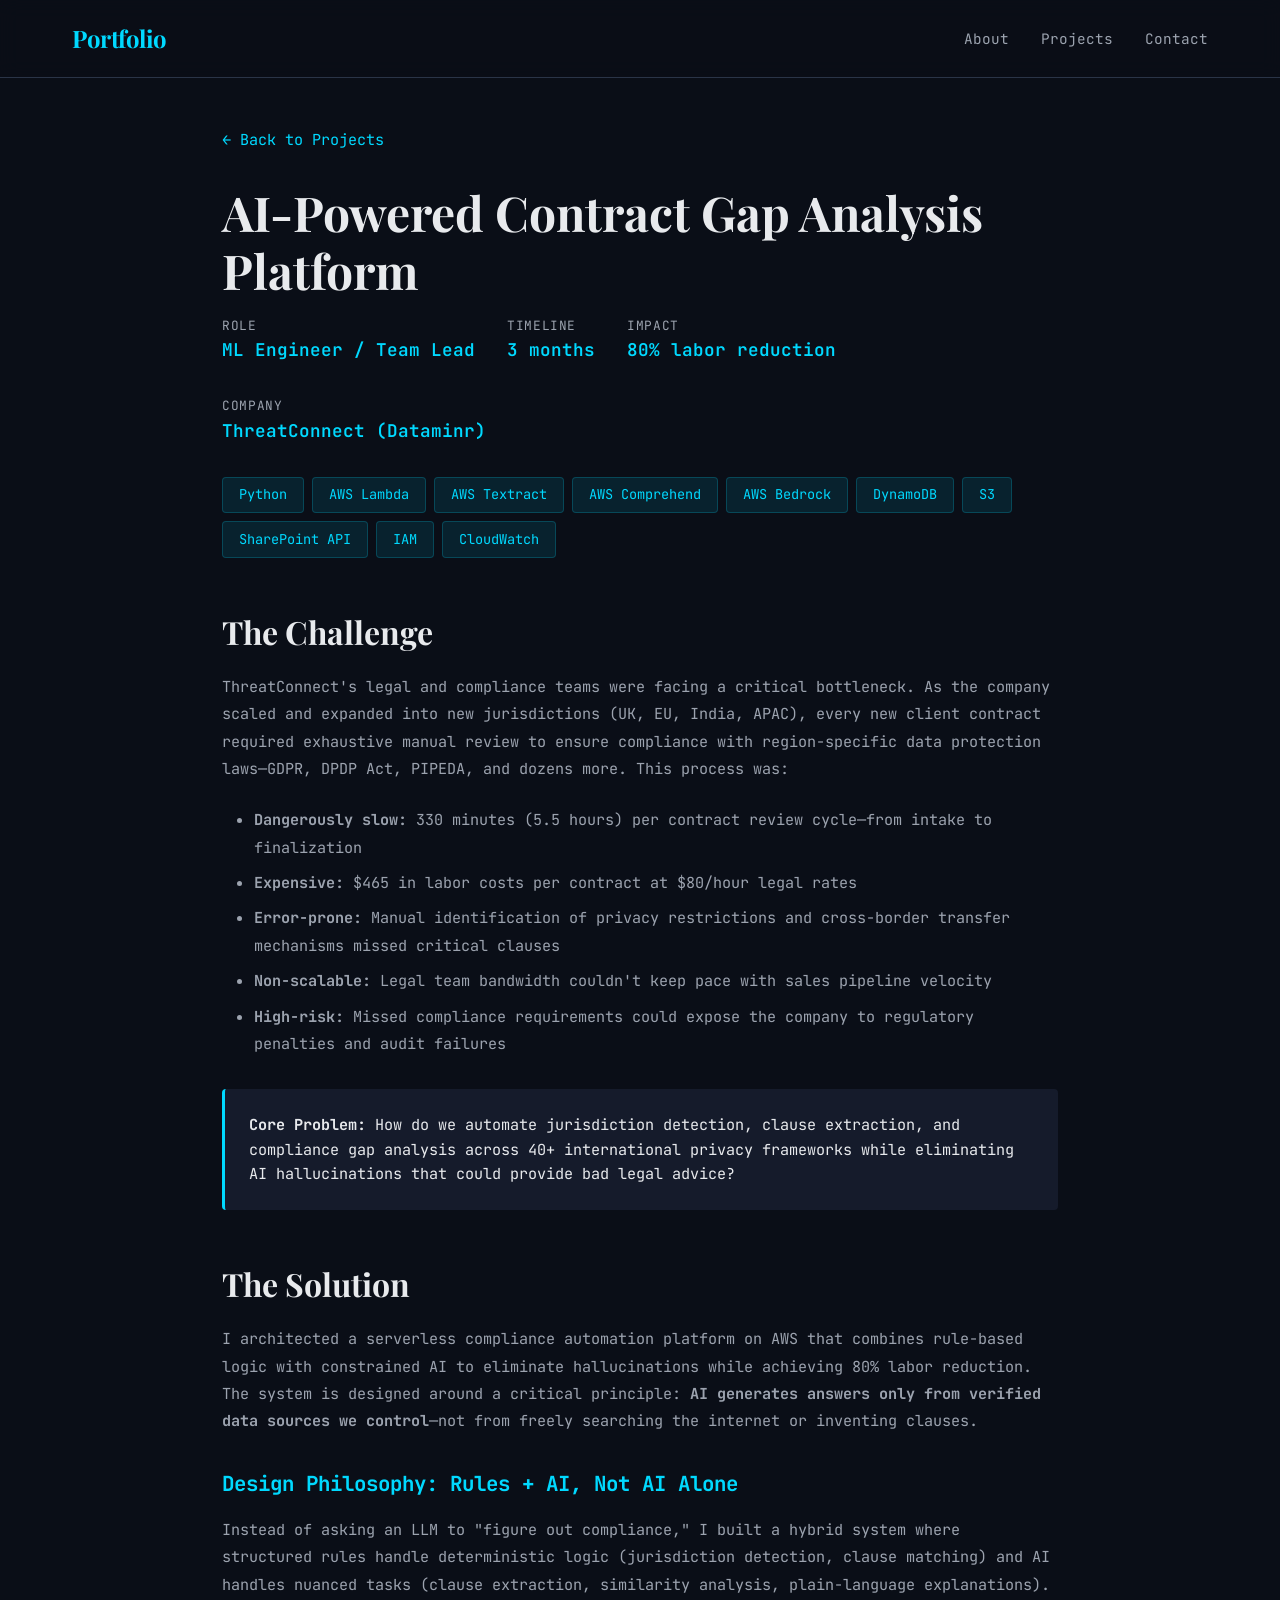
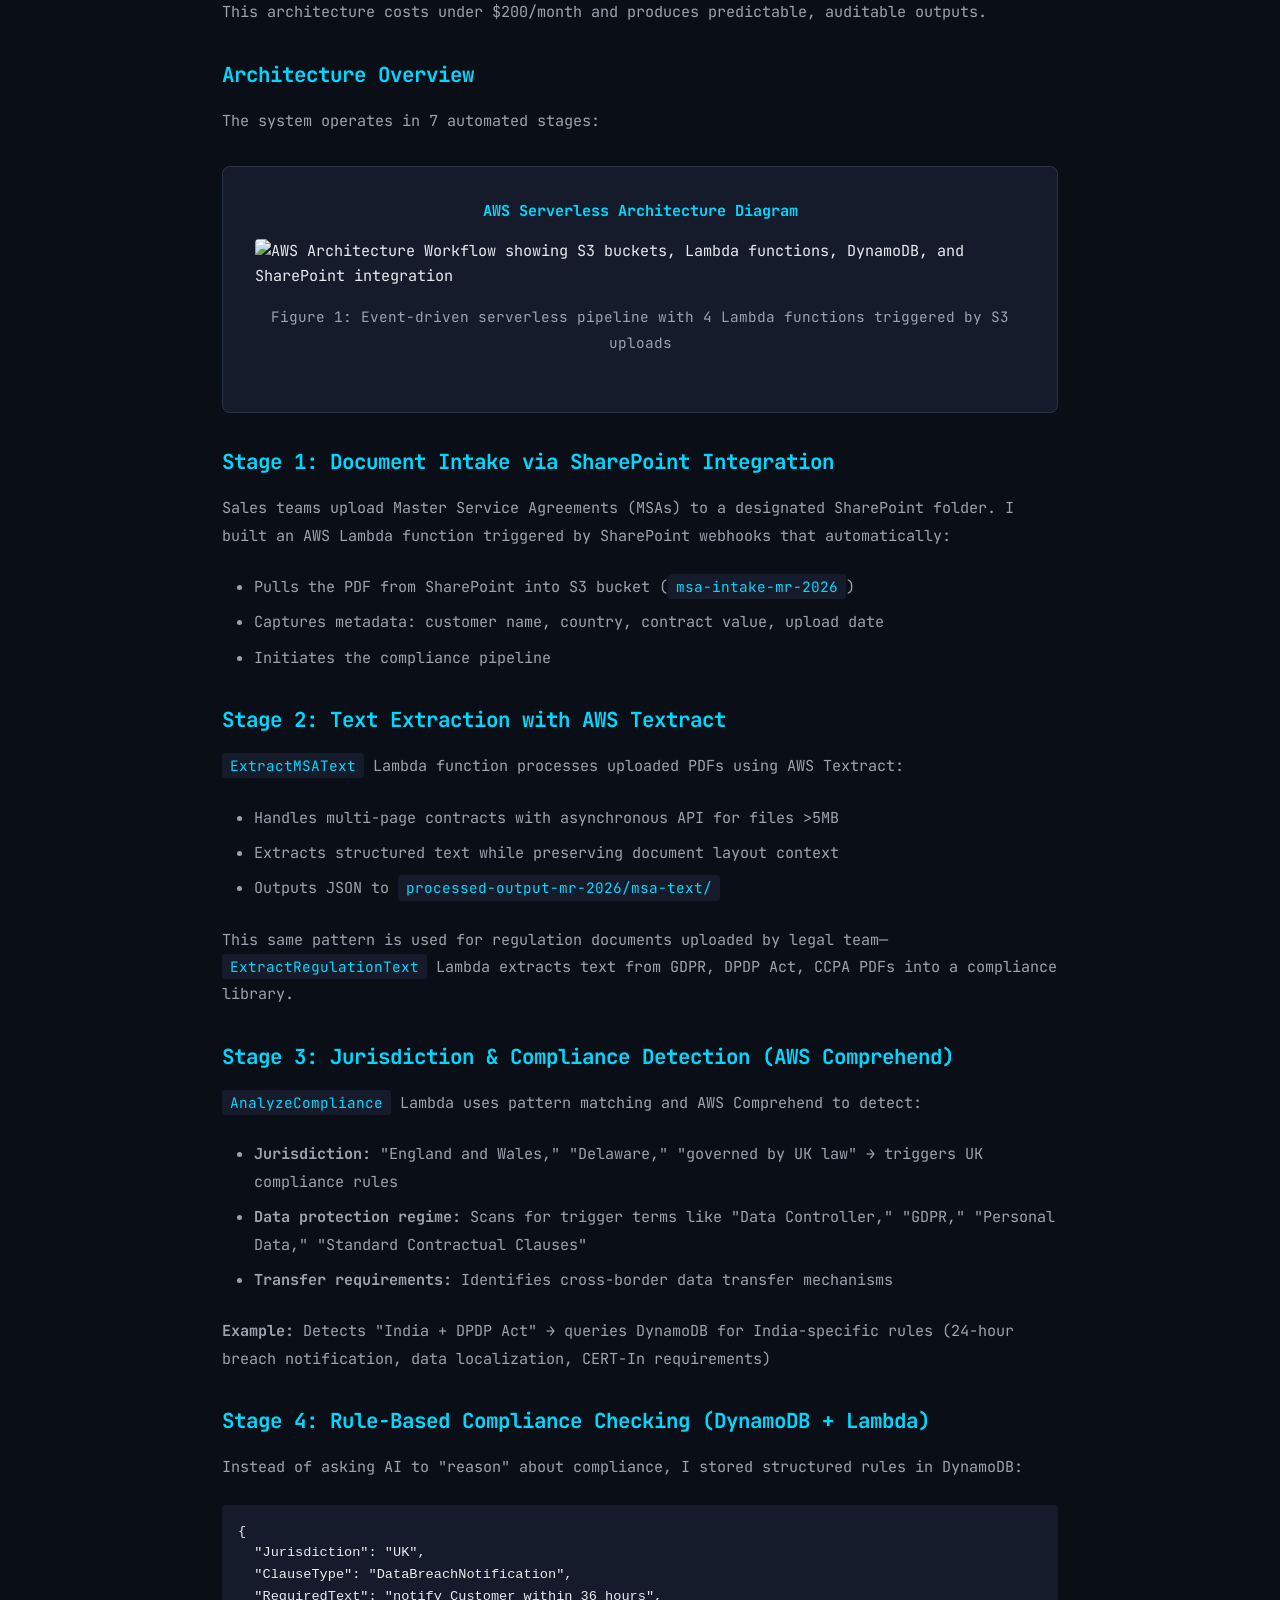
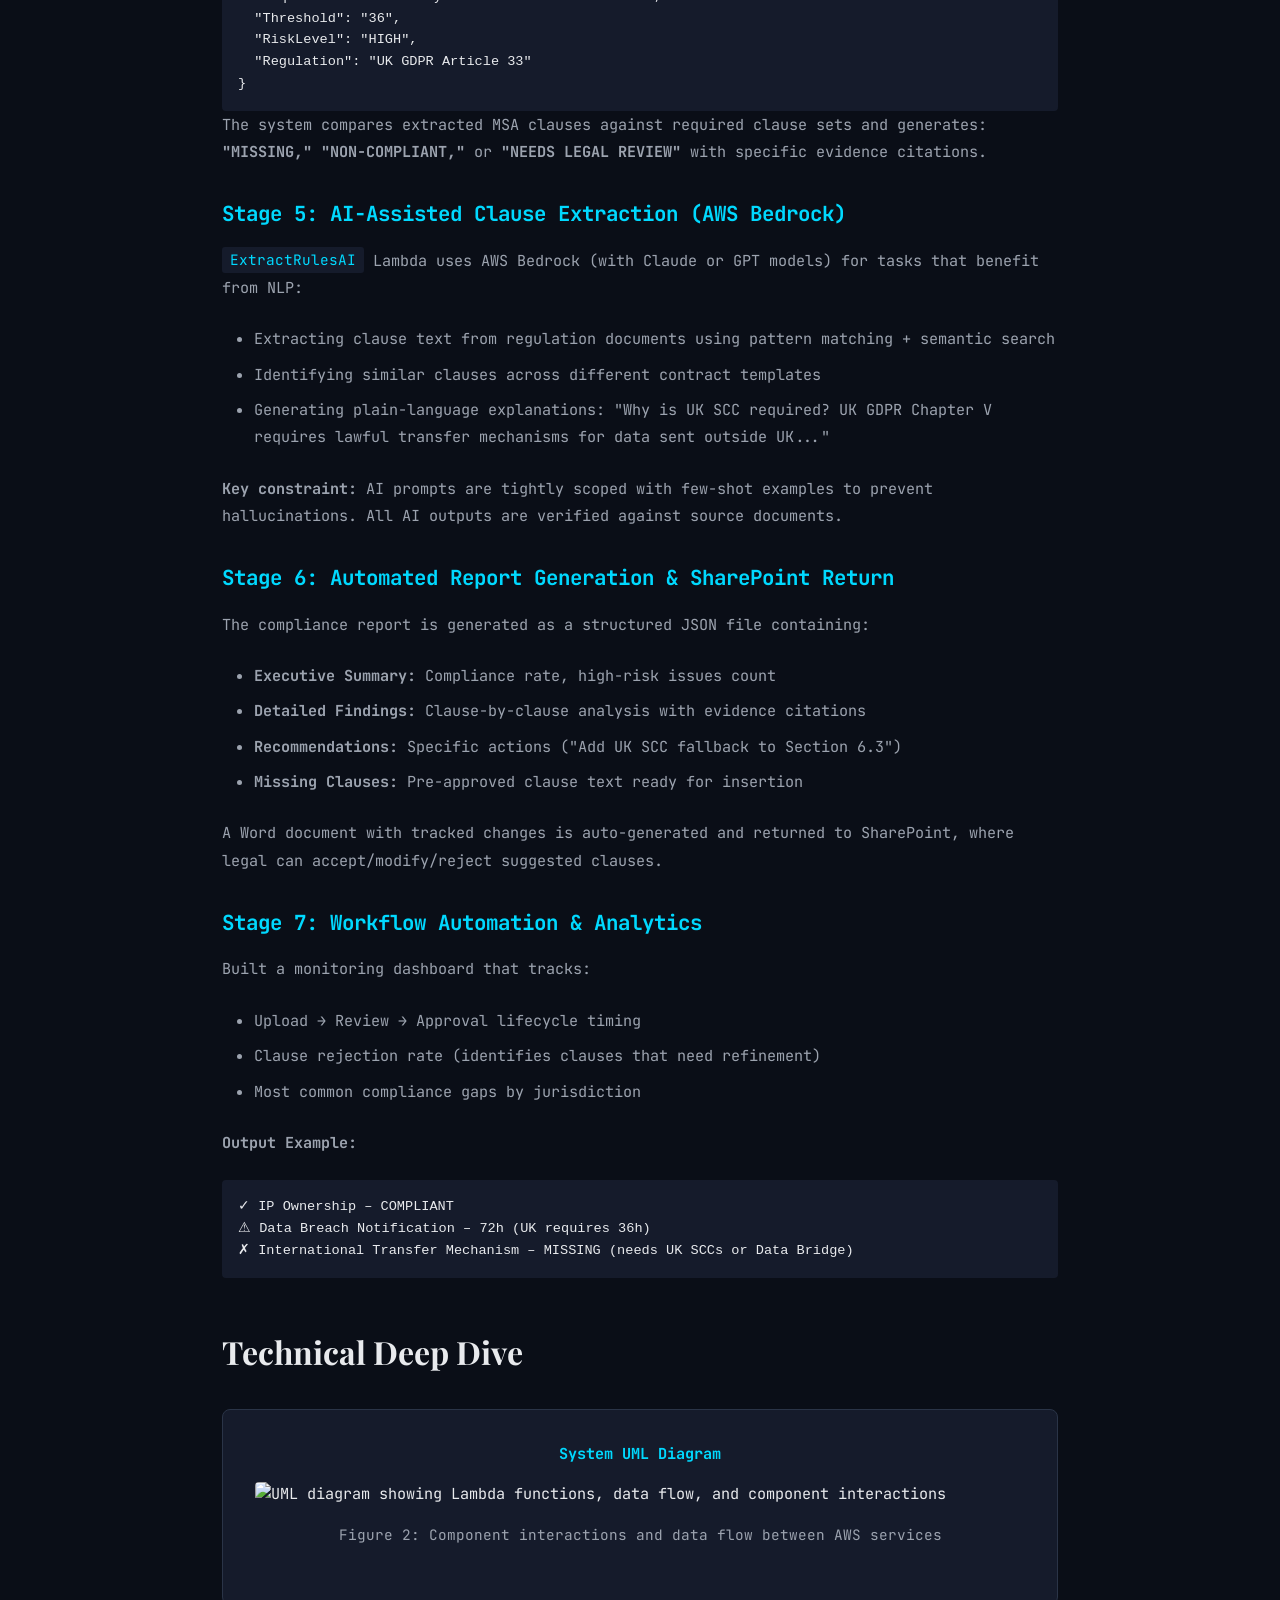
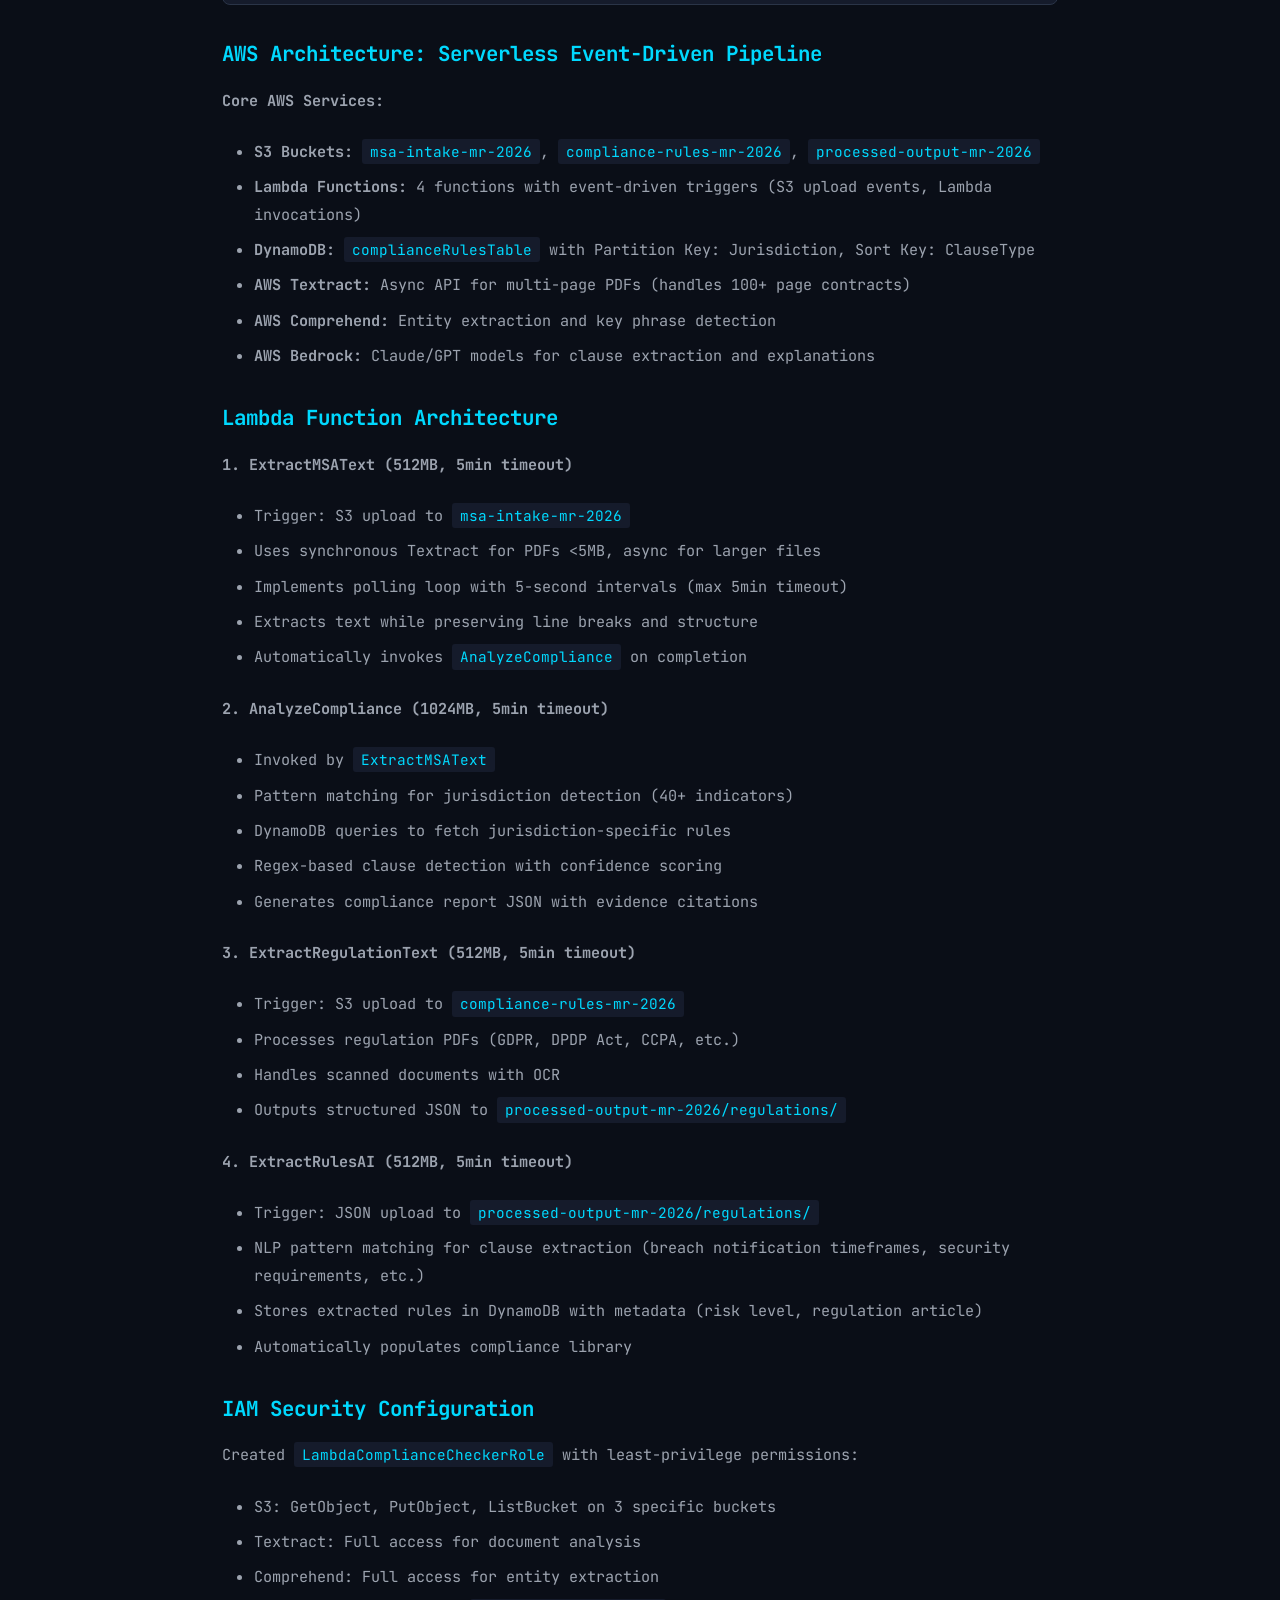
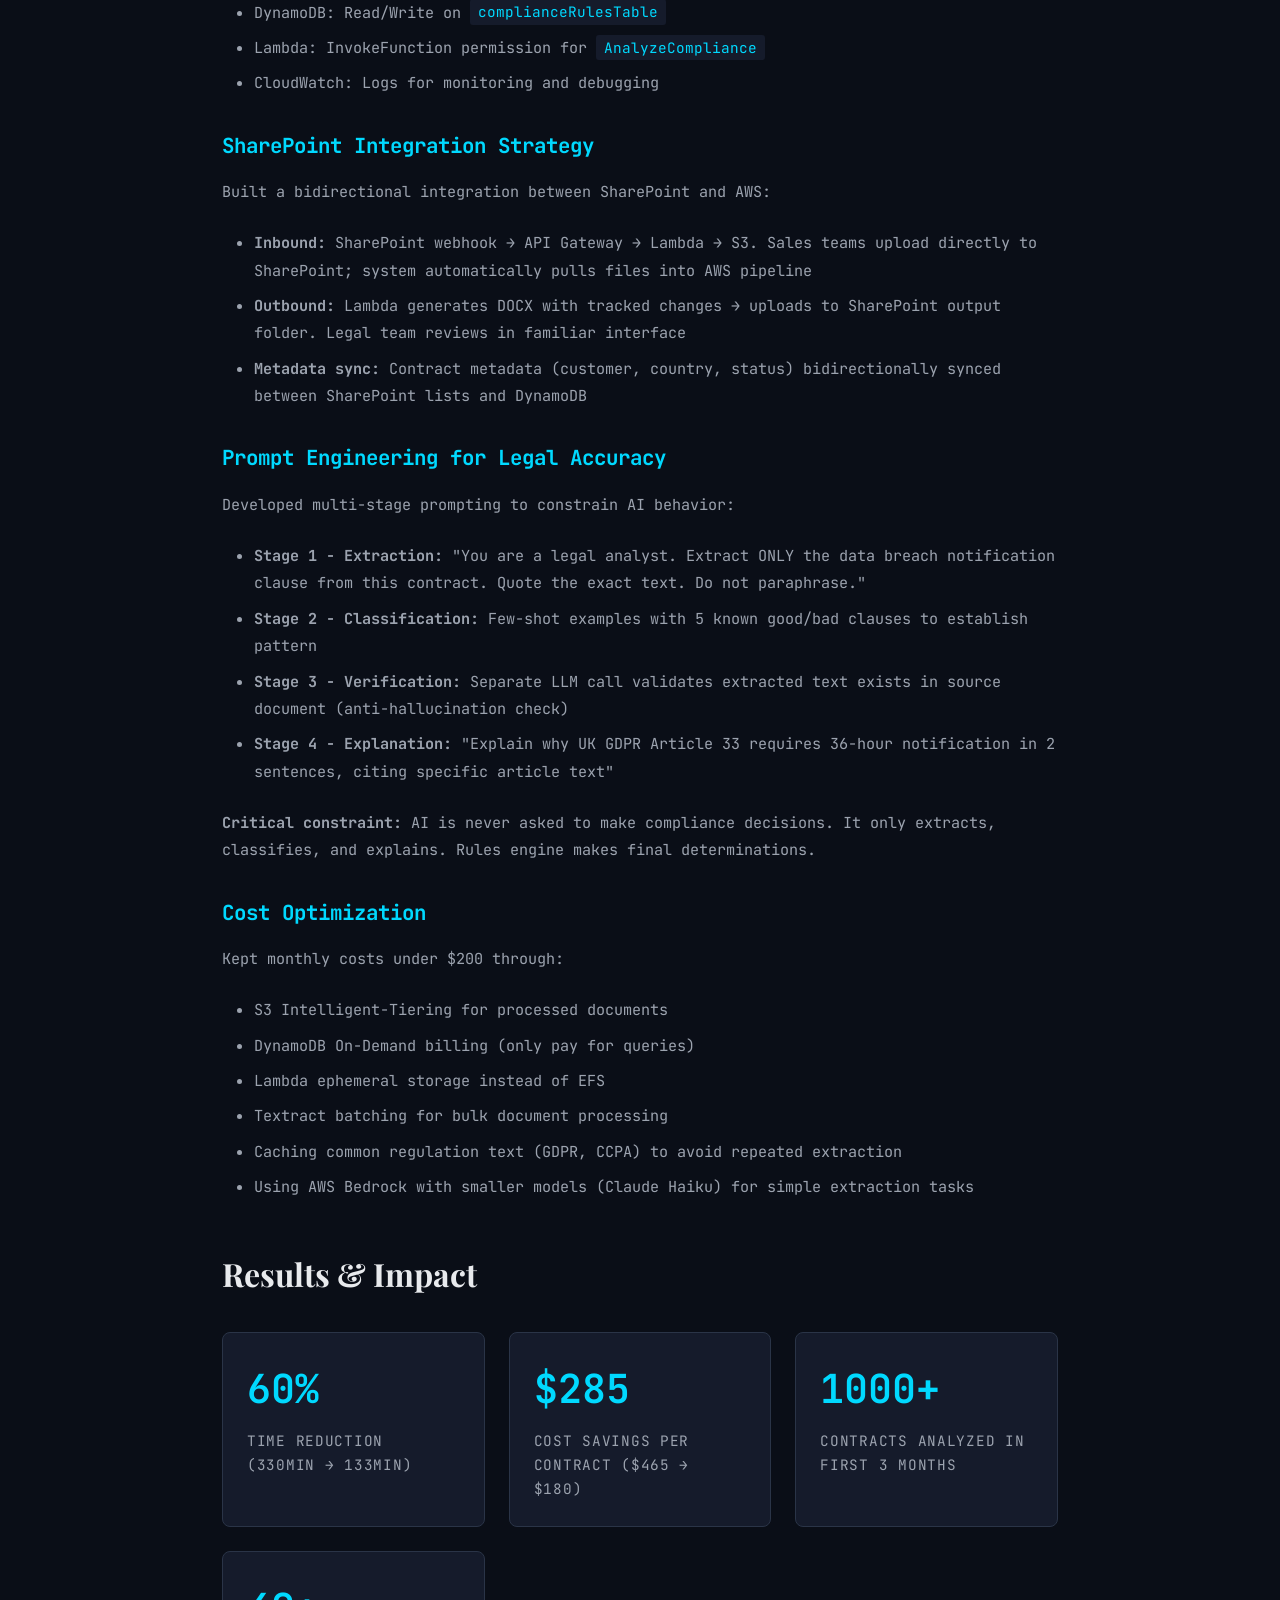
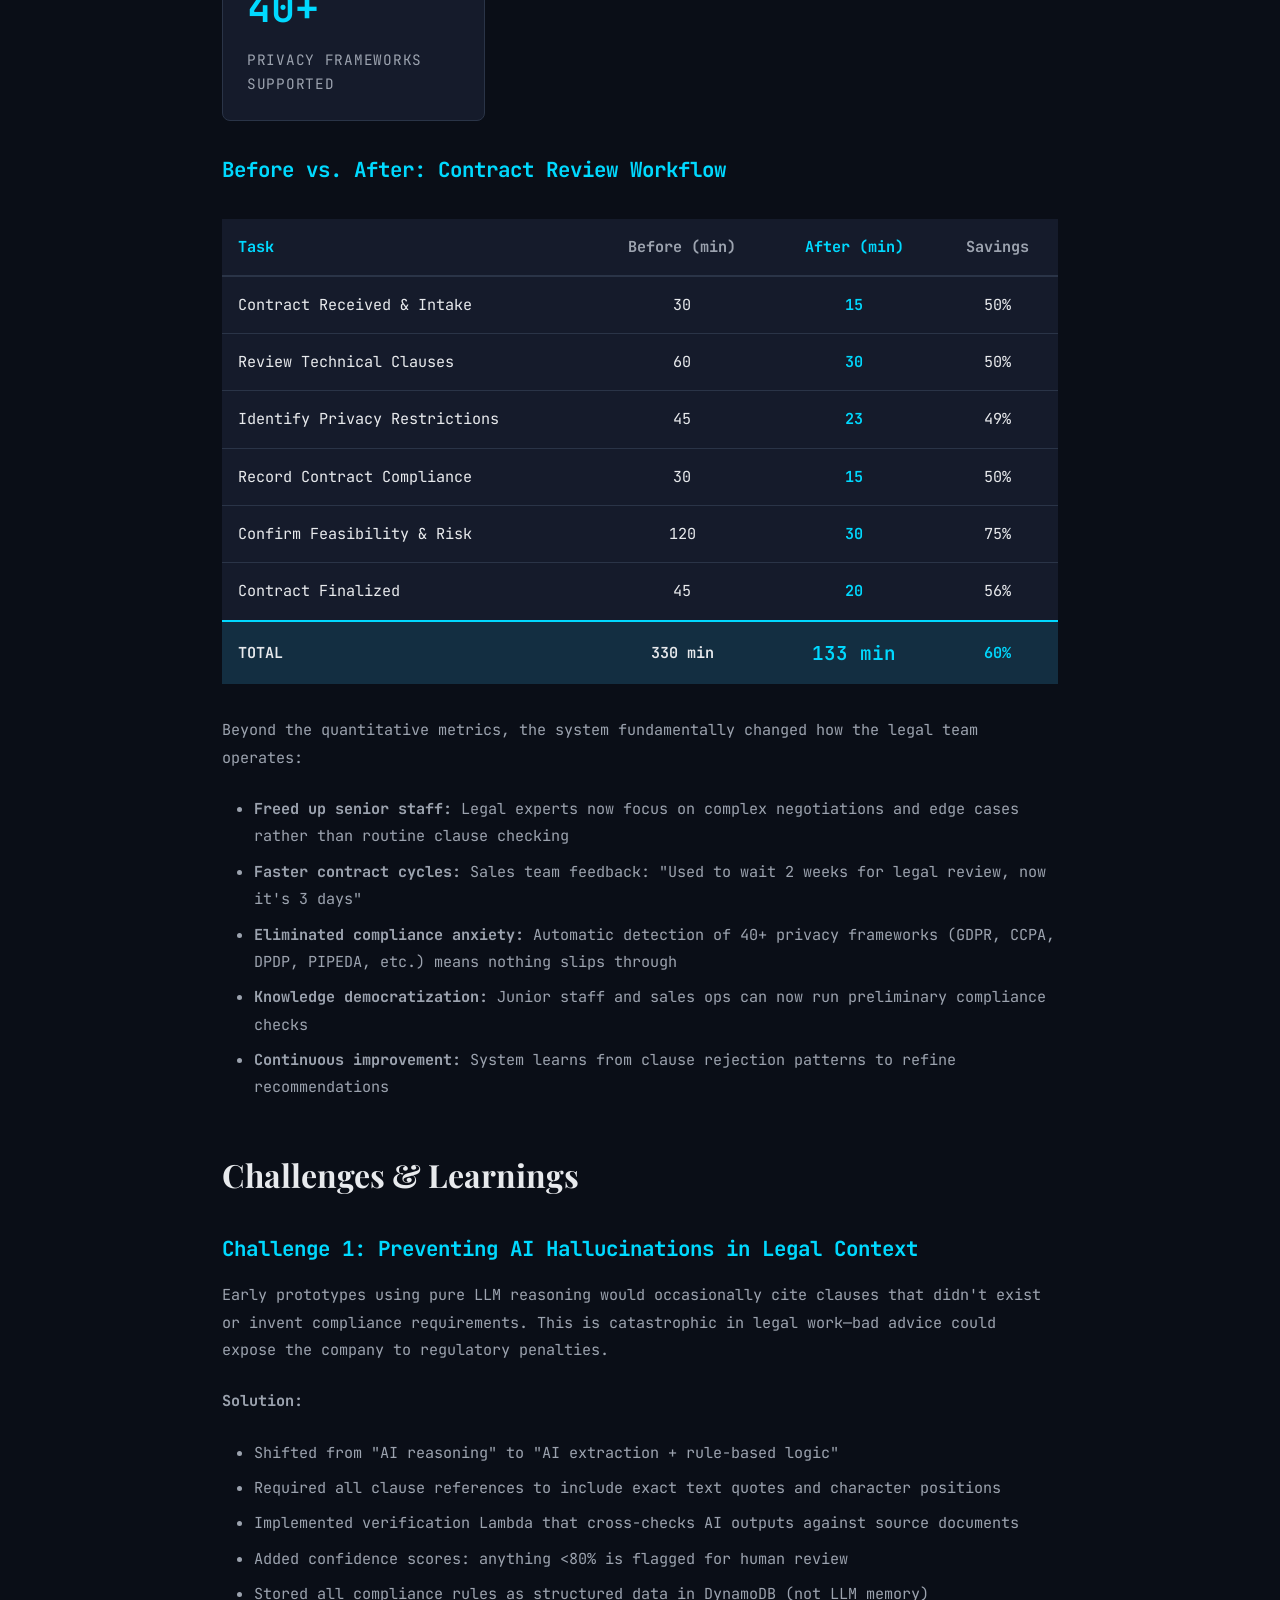
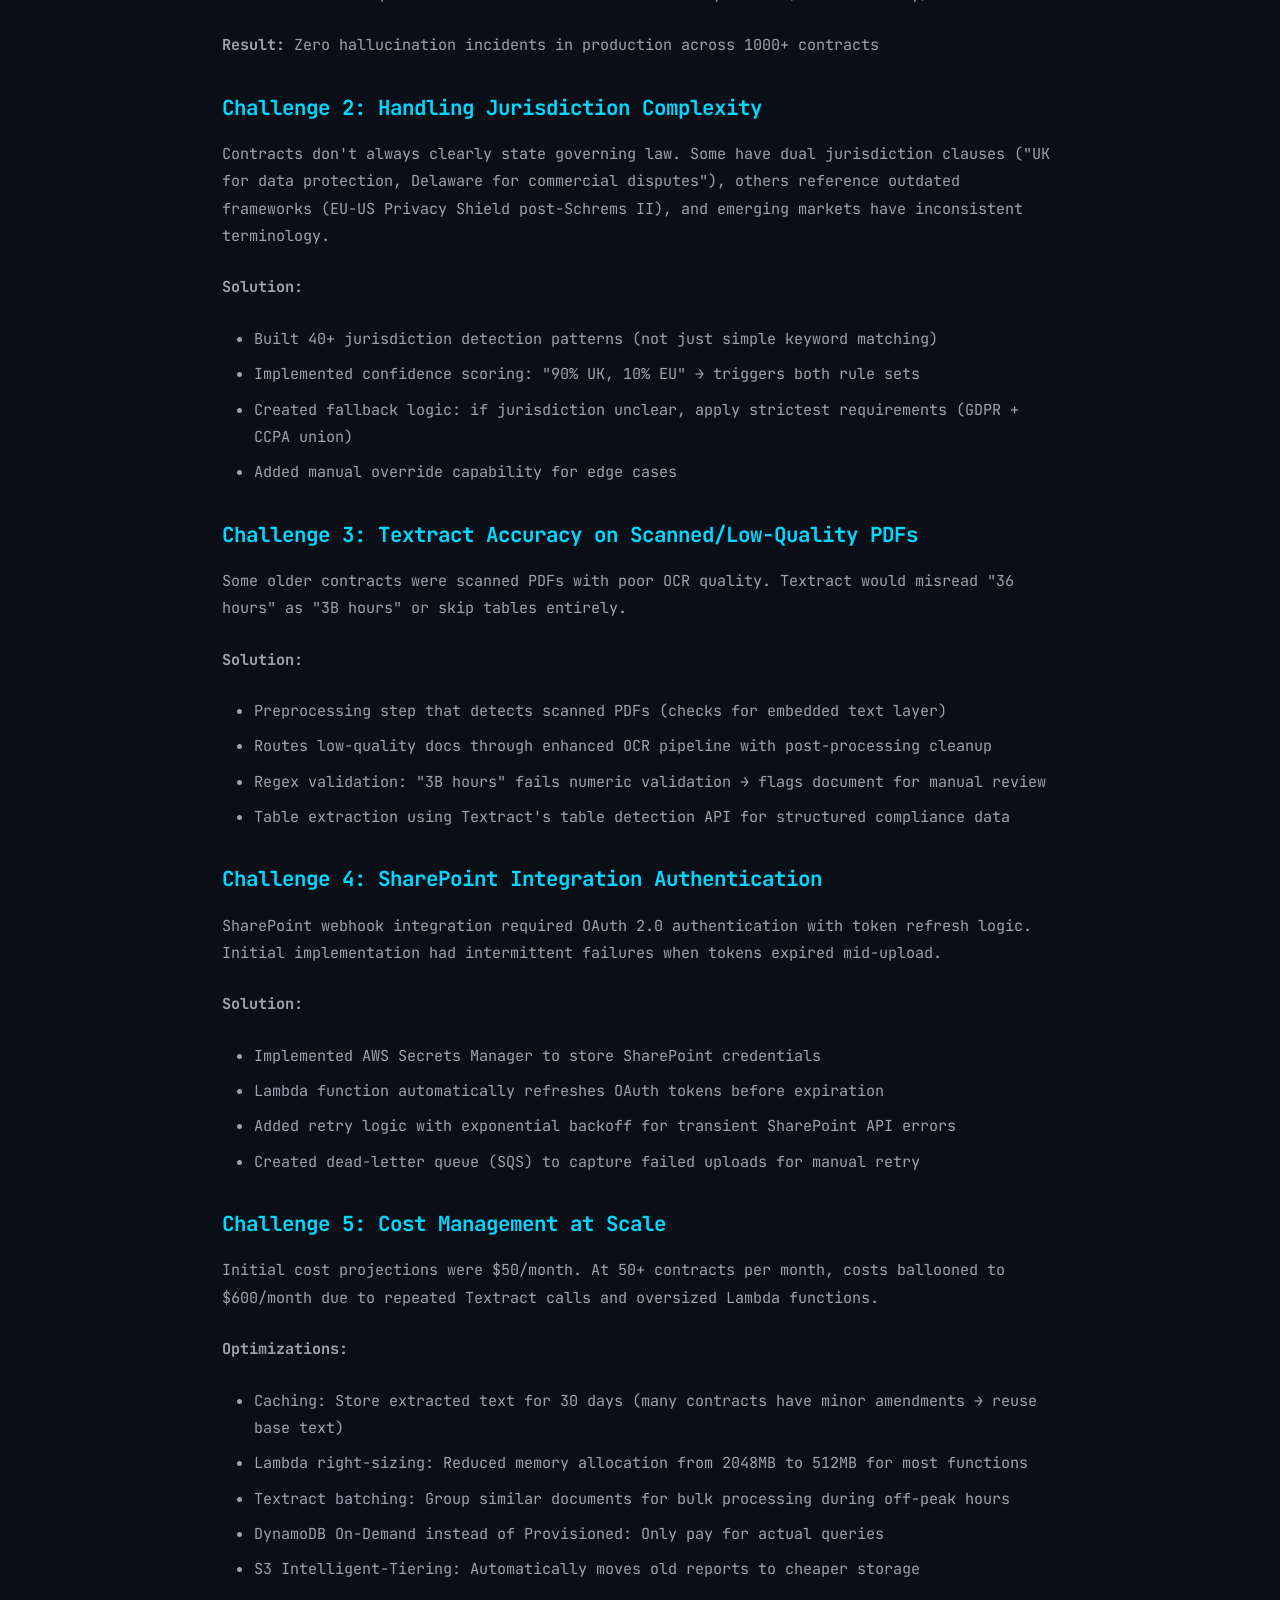
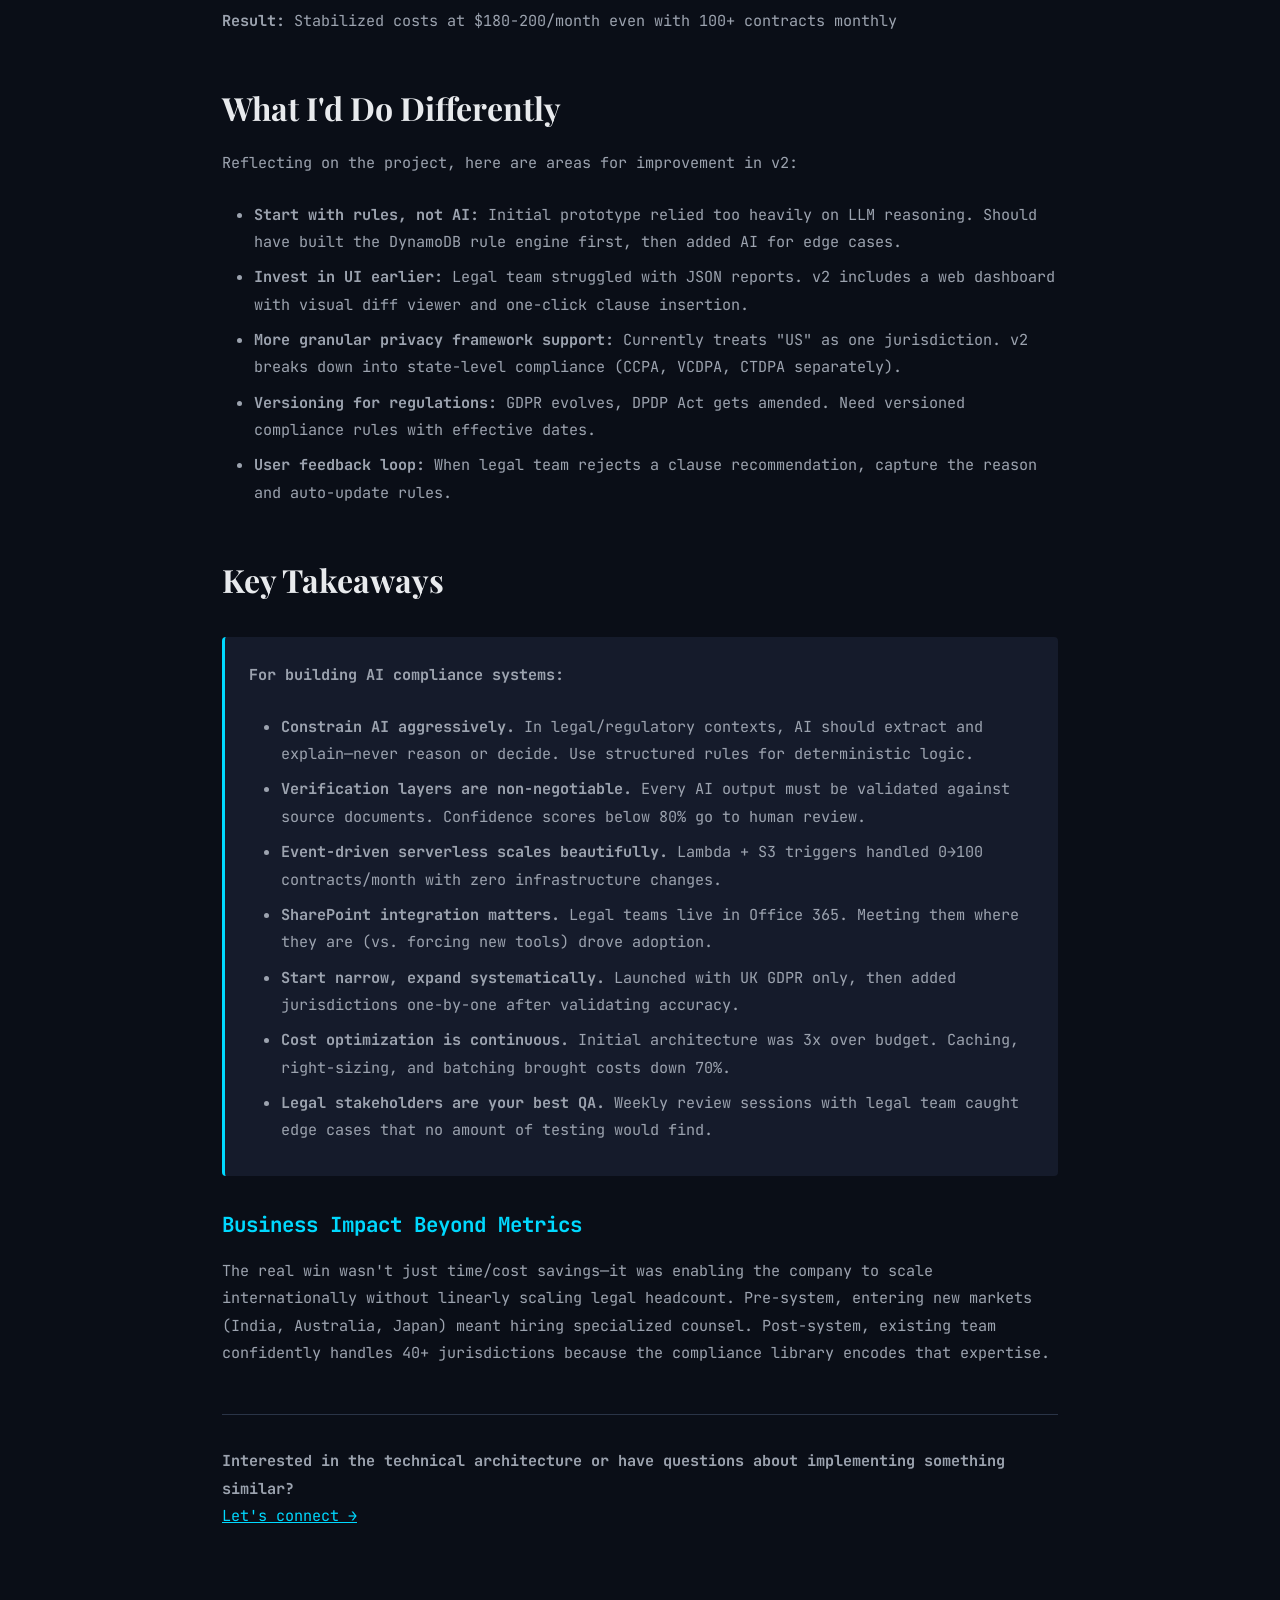
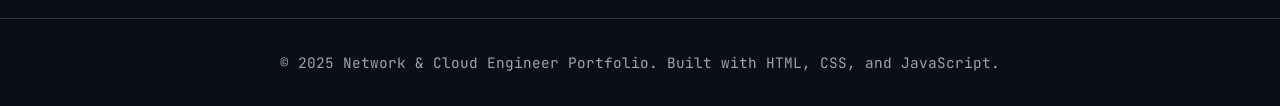
==== commit bb4c3a94: "Insert AWS architecture and UML diagrams Added AWS architecture and UML diagrams to enhance system o" ====
--- a/contract-gap-analysis-case-study.html
+++ b/contract-gap-analysis-case-study.html
@@ -213,6 +213,12 @@
             <h3>Architecture Overview</h3>
             <p>The system operates in 7 automated stages:</p>
 
+            <div style="background: var(--color-surface); padding: 2rem; border-radius: 8px; margin: 2rem 0; border: 1px solid var(--color-border);">
+                <h4 style="color: var(--color-accent); margin-bottom: 1rem; text-align: center;">AWS Serverless Architecture Diagram</h4>
+                <img src="aws-workflow-diagram.png" alt="AWS Architecture Workflow showing S3 buckets, Lambda functions, DynamoDB, and SharePoint integration" style="width: 100%; max-width: 1000px; display: block; margin: 0 auto; border-radius: 4px;">
+                <p style="text-align: center; color: var(--color-text-muted); font-size: 0.9rem; margin-top: 1rem;">Figure 1: Event-driven serverless pipeline with 4 Lambda functions triggered by S3 uploads</p>
+            </div>
+
             <h3>Stage 1: Document Intake via SharePoint Integration</h3>
             <p>
                 Sales teams upload Master Service Agreements (MSAs) to a designated SharePoint folder. I built an AWS Lambda function triggered by SharePoint webhooks that automatically:
@@ -306,6 +312,12 @@
 
             <h2>Technical Deep Dive</h2>
             
+            <div style="background: var(--color-surface); padding: 2rem; border-radius: 8px; margin: 2rem 0; border: 1px solid var(--color-border);">
+                <h4 style="color: var(--color-accent); margin-bottom: 1rem; text-align: center;">System UML Diagram</h4>
+                <img src="contract-gap-uml-diagram.png" alt="UML diagram showing Lambda functions, data flow, and component interactions" style="width: 100%; max-width: 1000px; display: block; margin: 0 auto; border-radius: 4px;">
+                <p style="text-align: center; color: var(--color-text-muted); font-size: 0.9rem; margin-top: 1rem;">Figure 2: Component interactions and data flow between AWS services</p>
+            </div>
+
             <h3>AWS Architecture: Serverless Event-Driven Pipeline</h3>
             <p><strong>Core AWS Services:</strong></p>
             <ul>
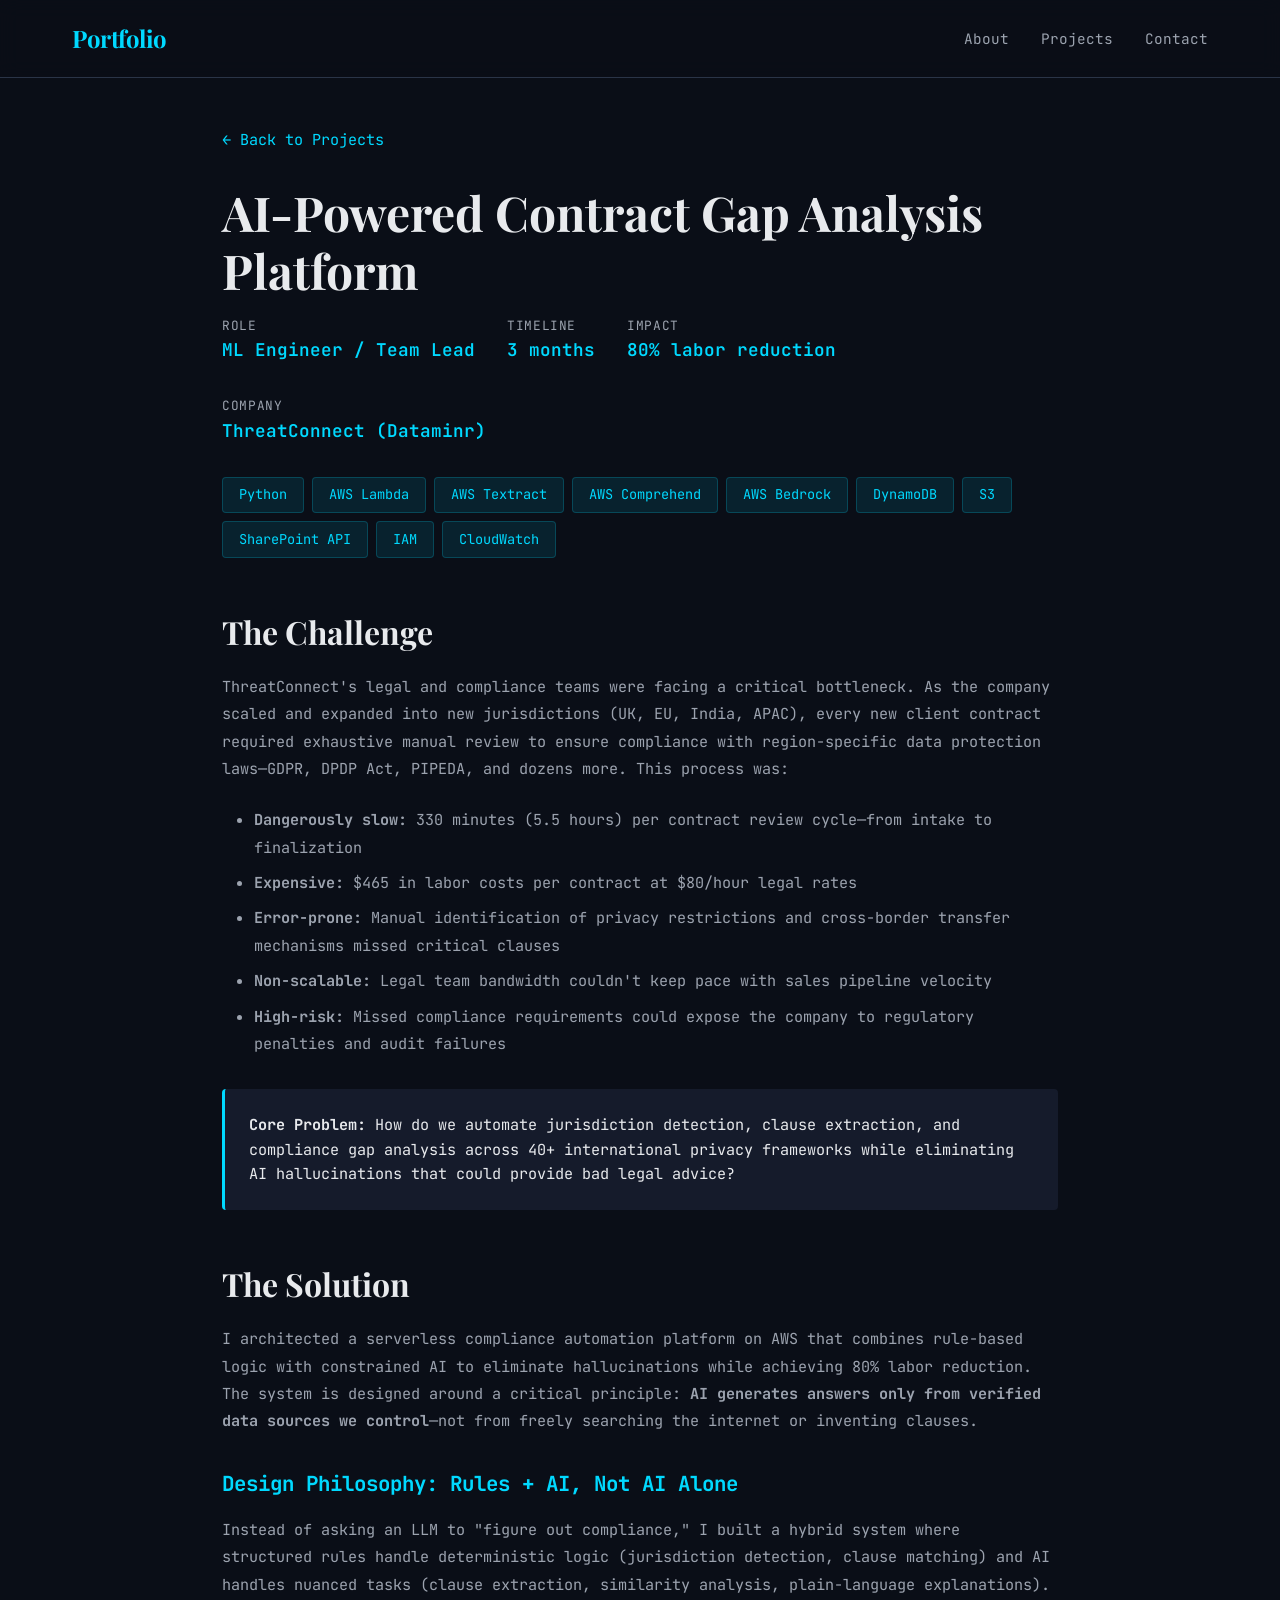
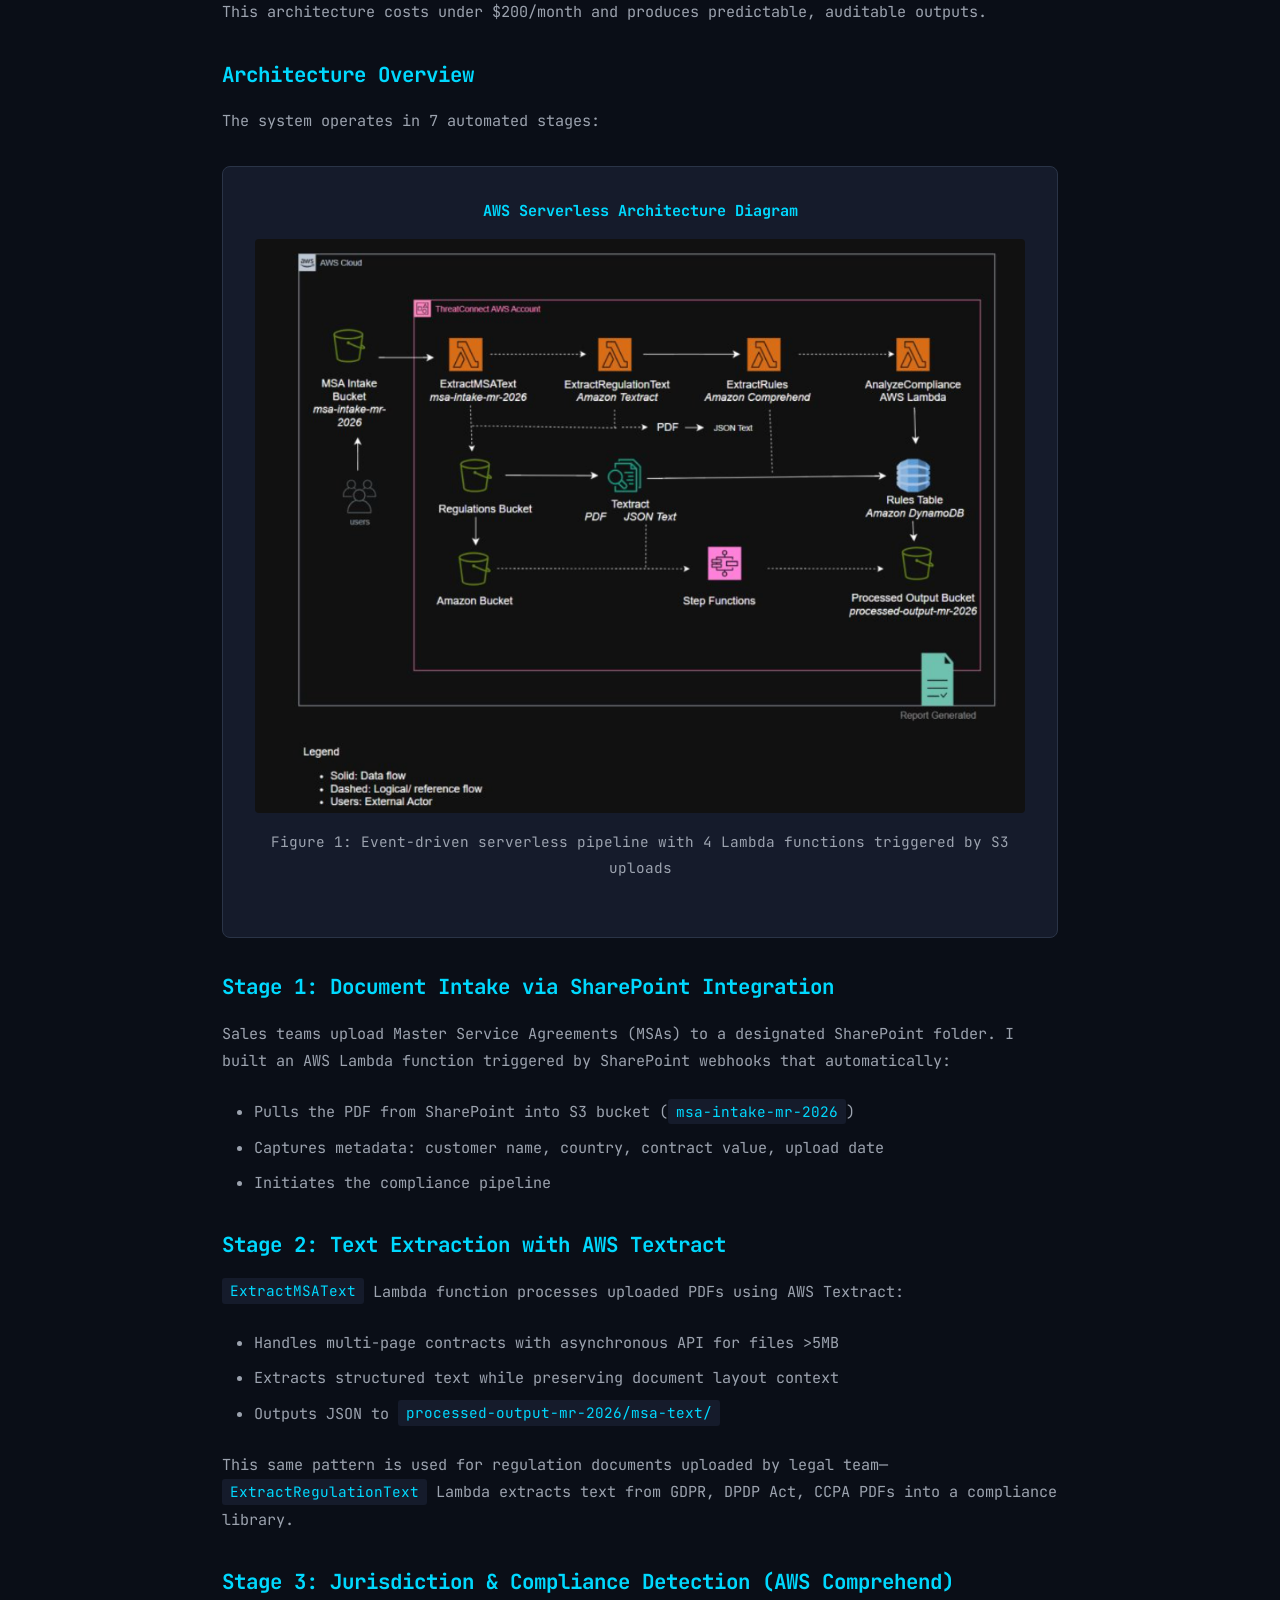
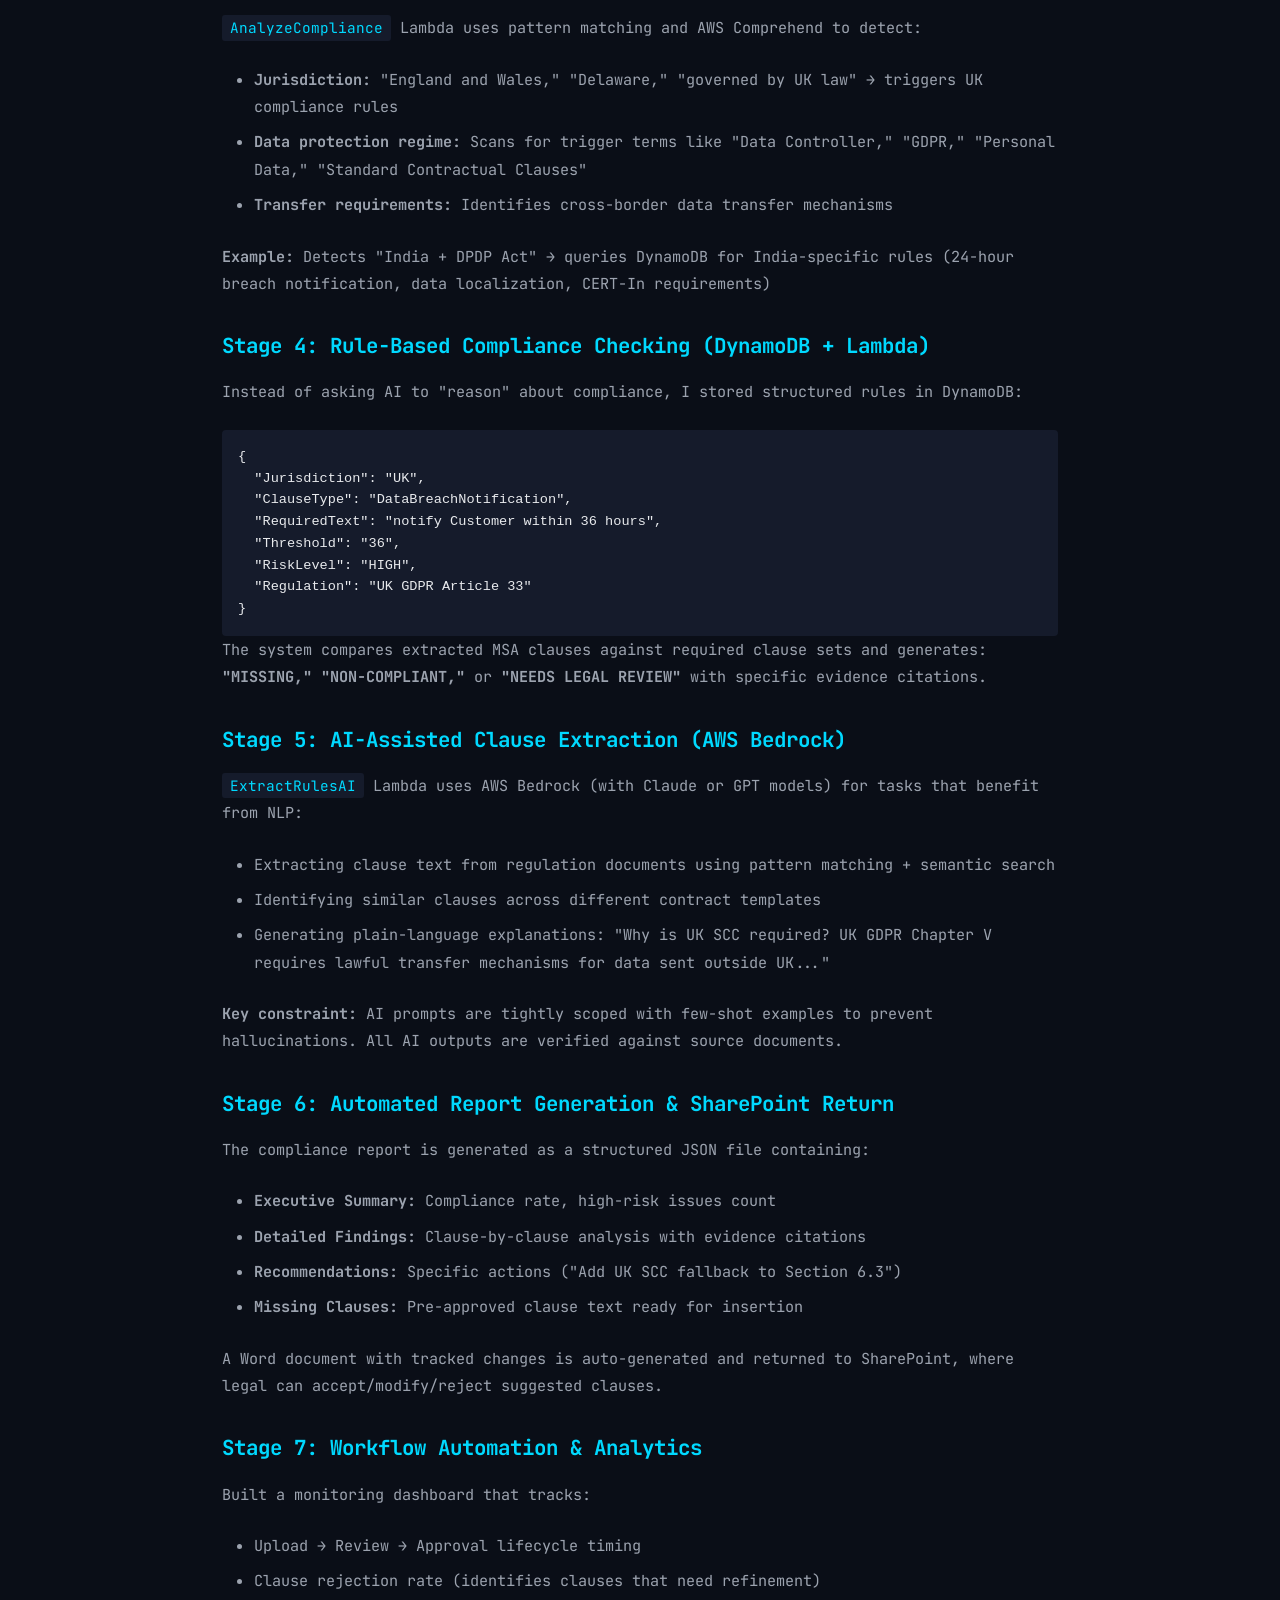
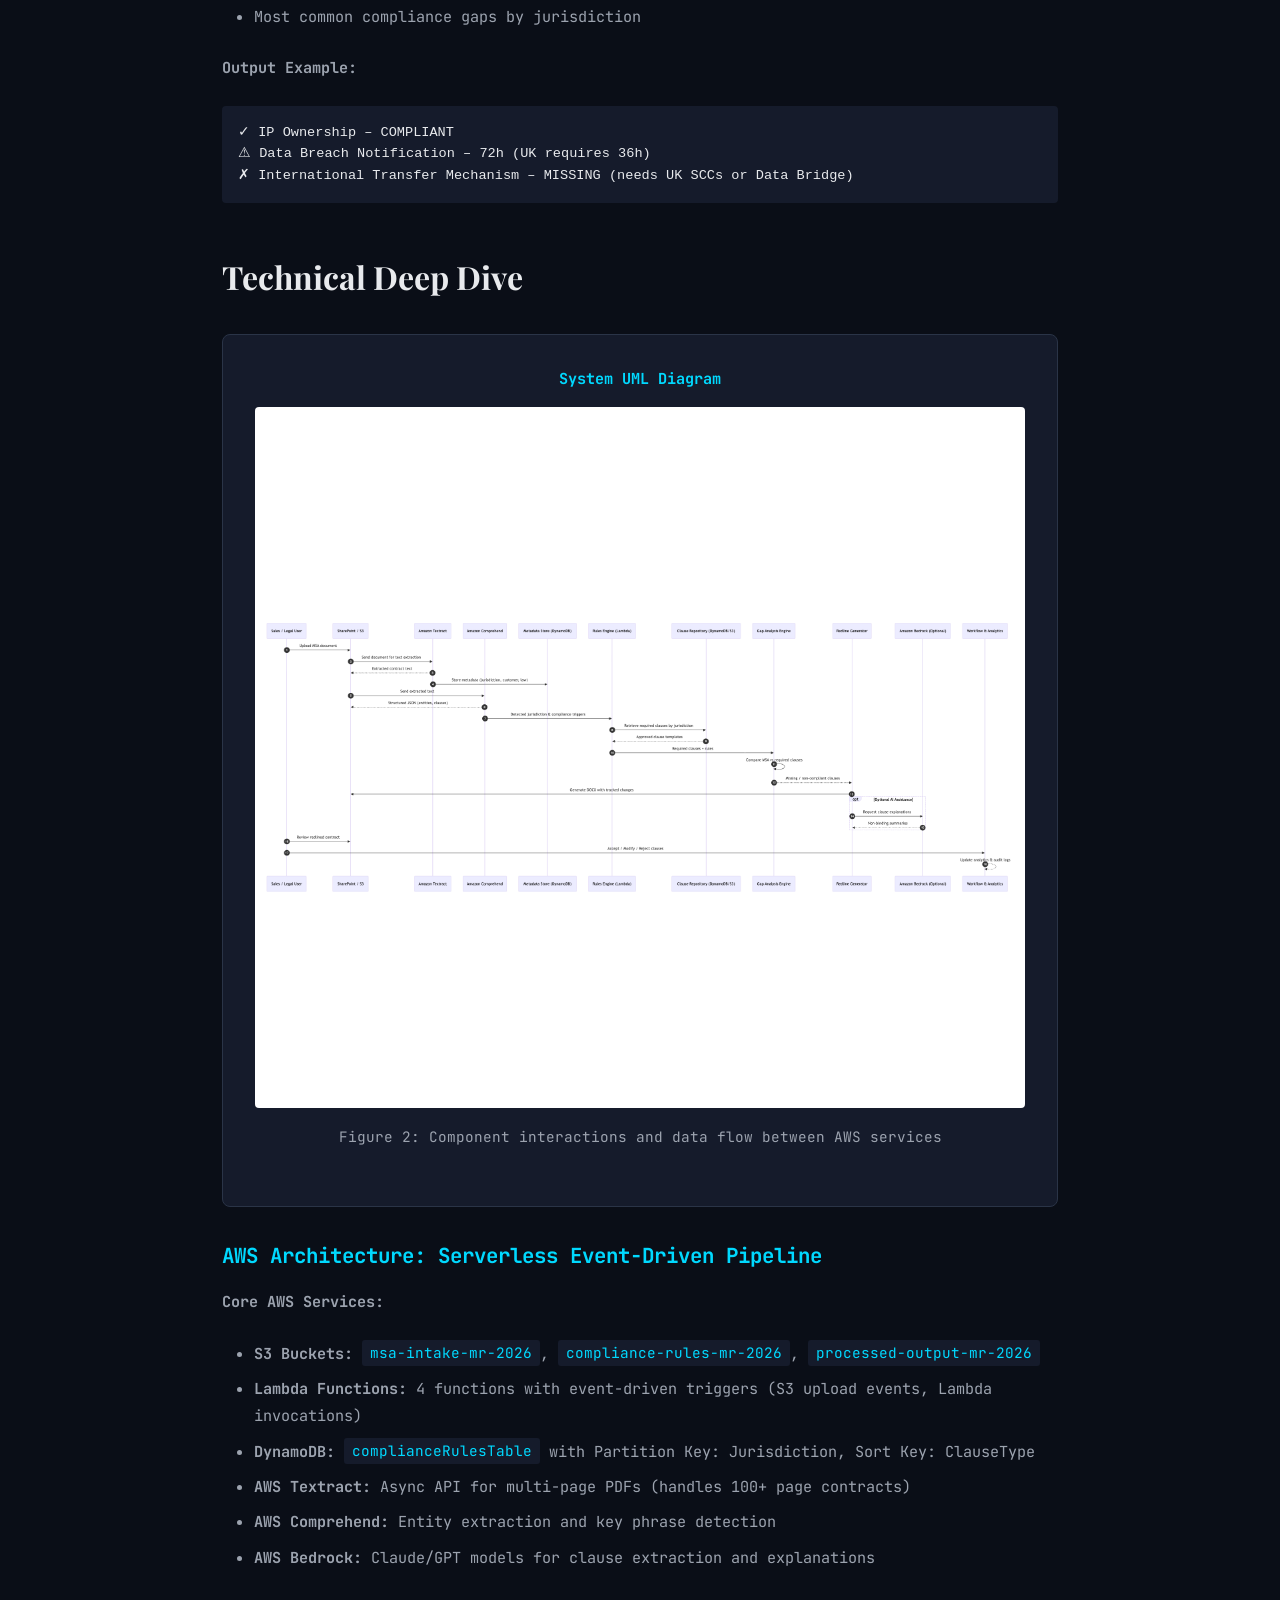
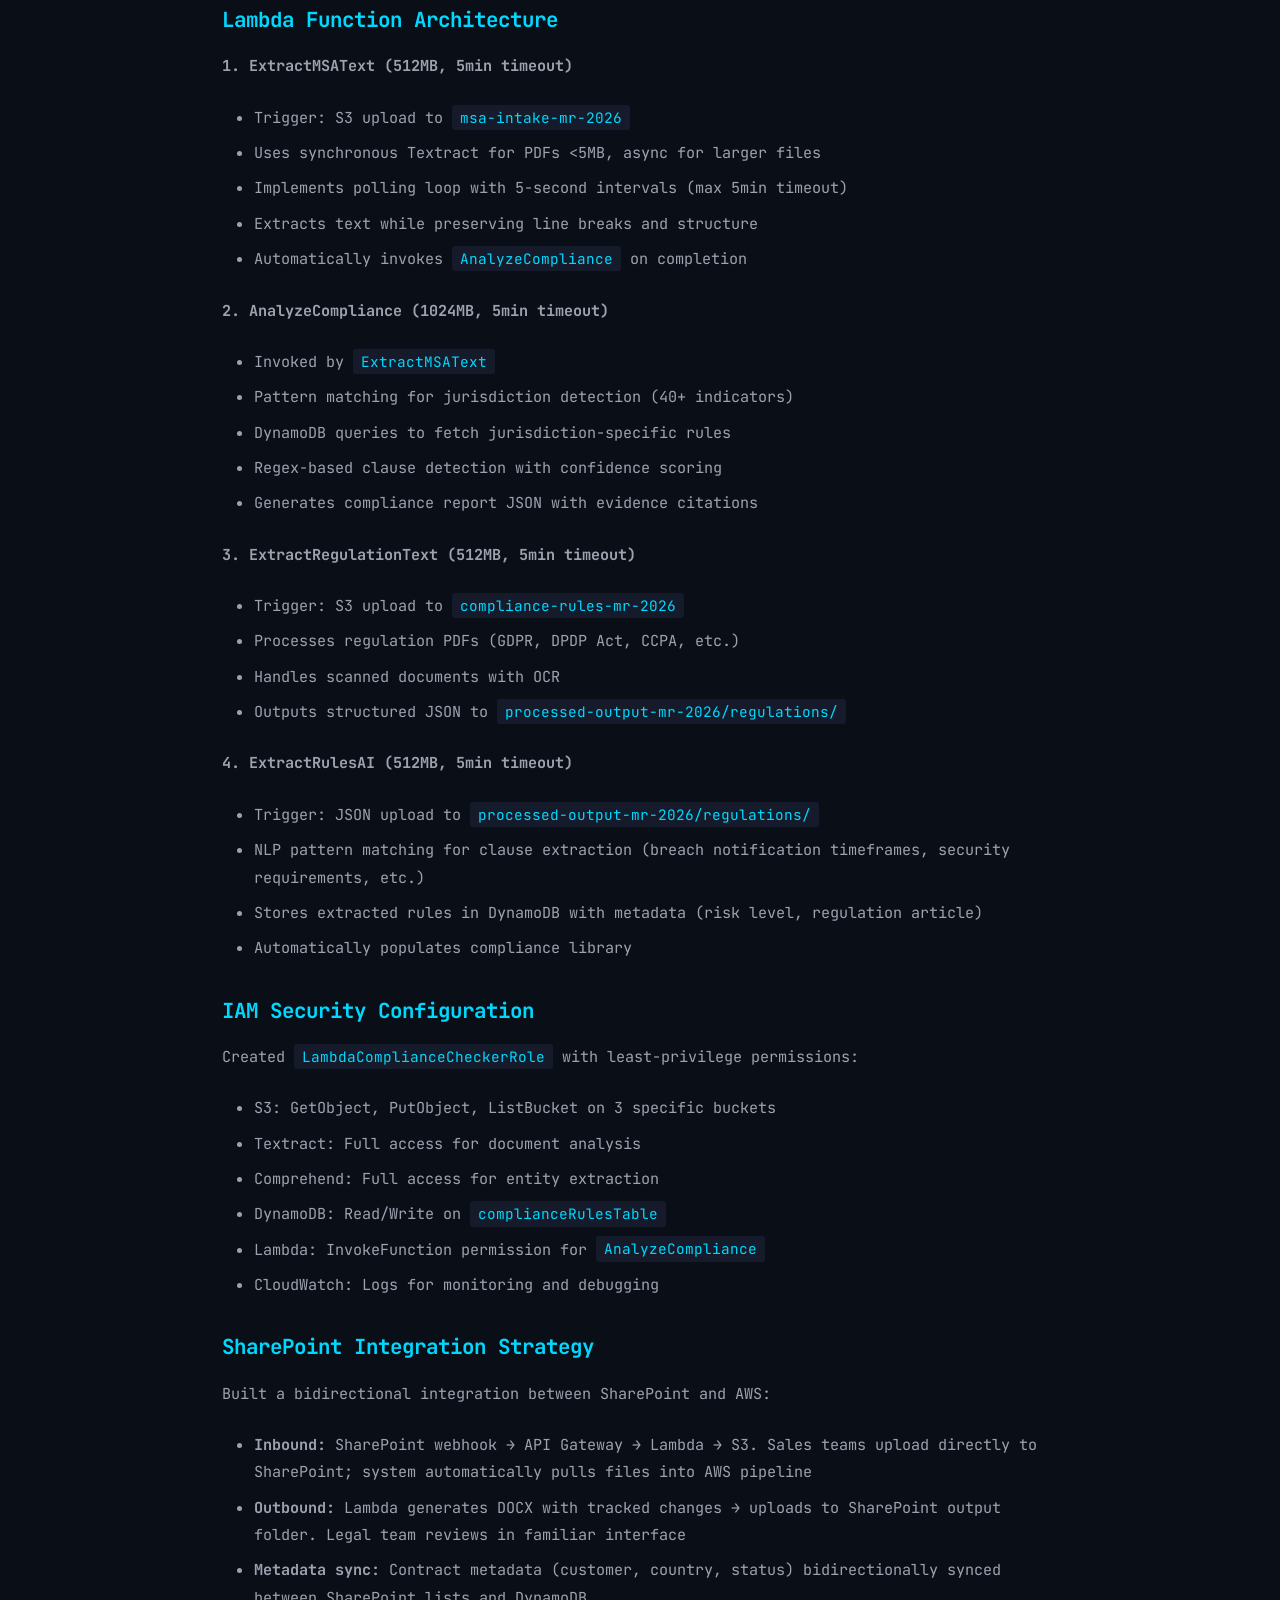
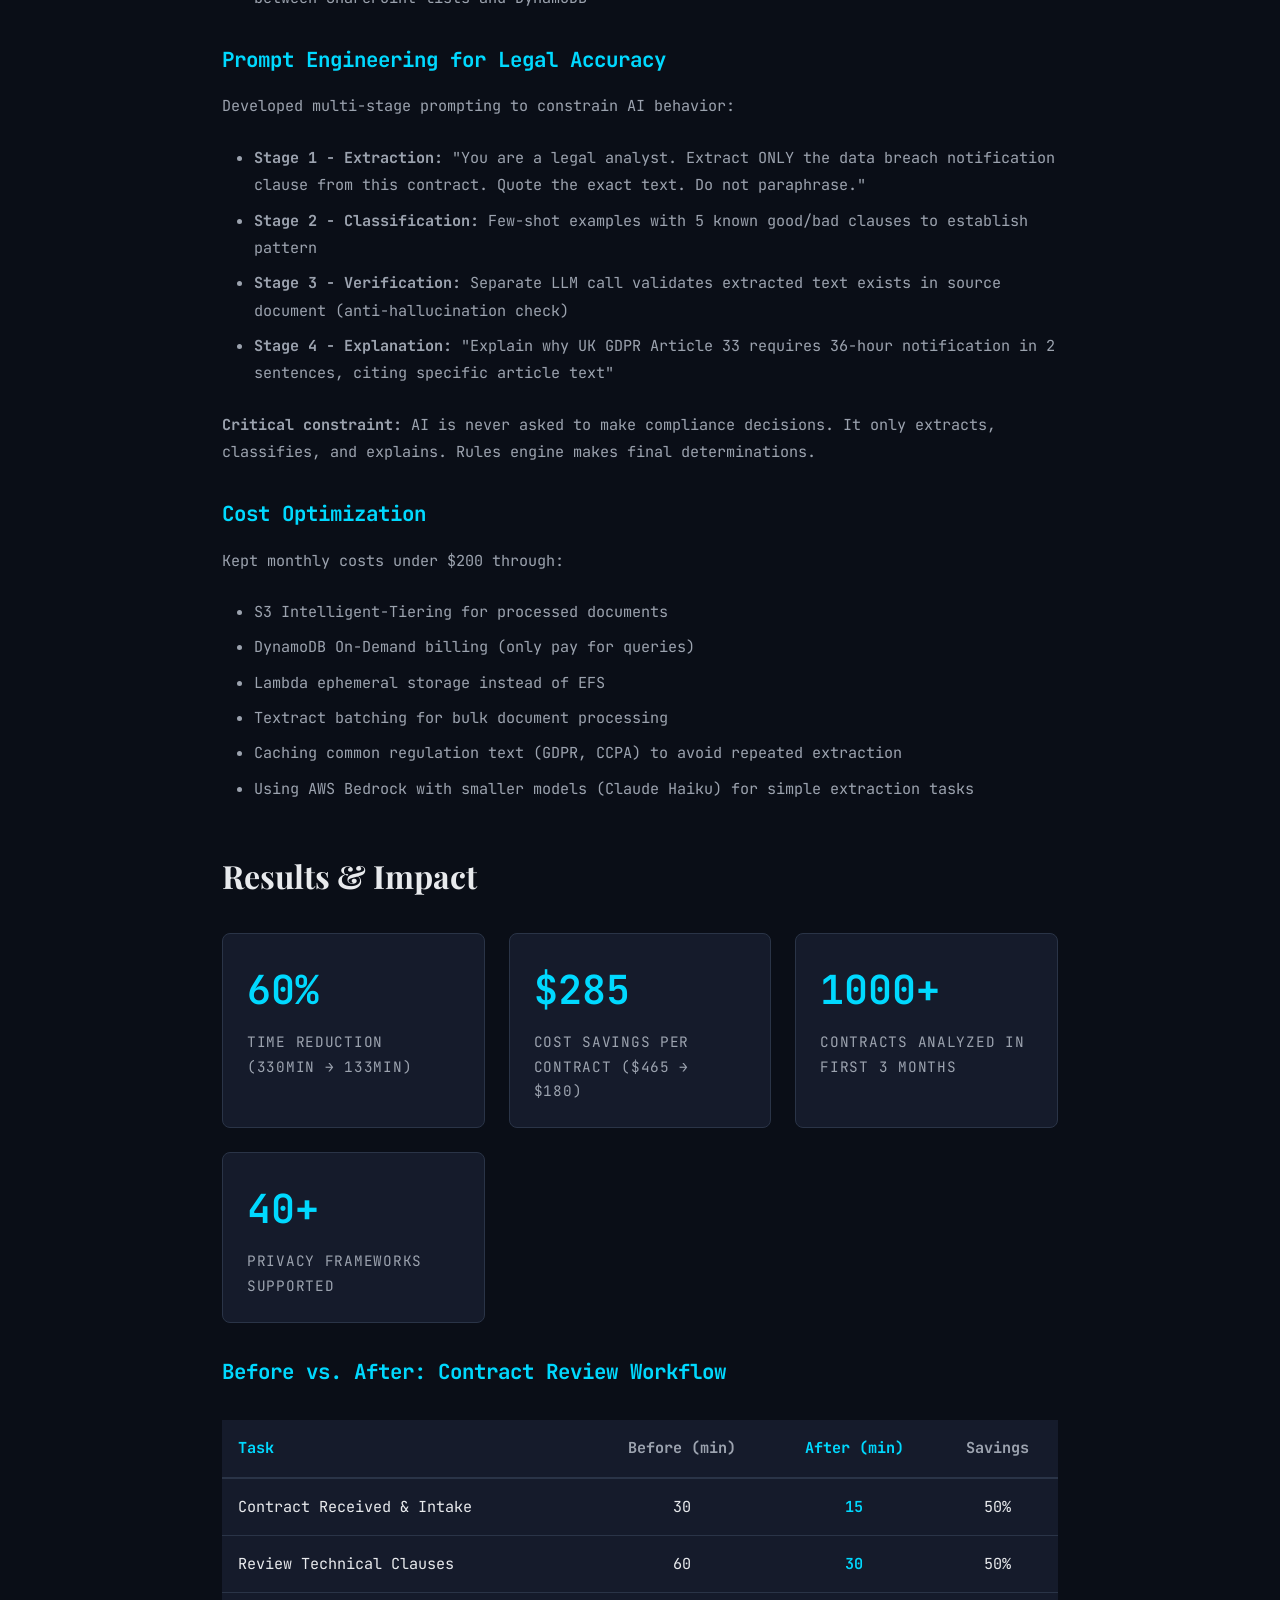
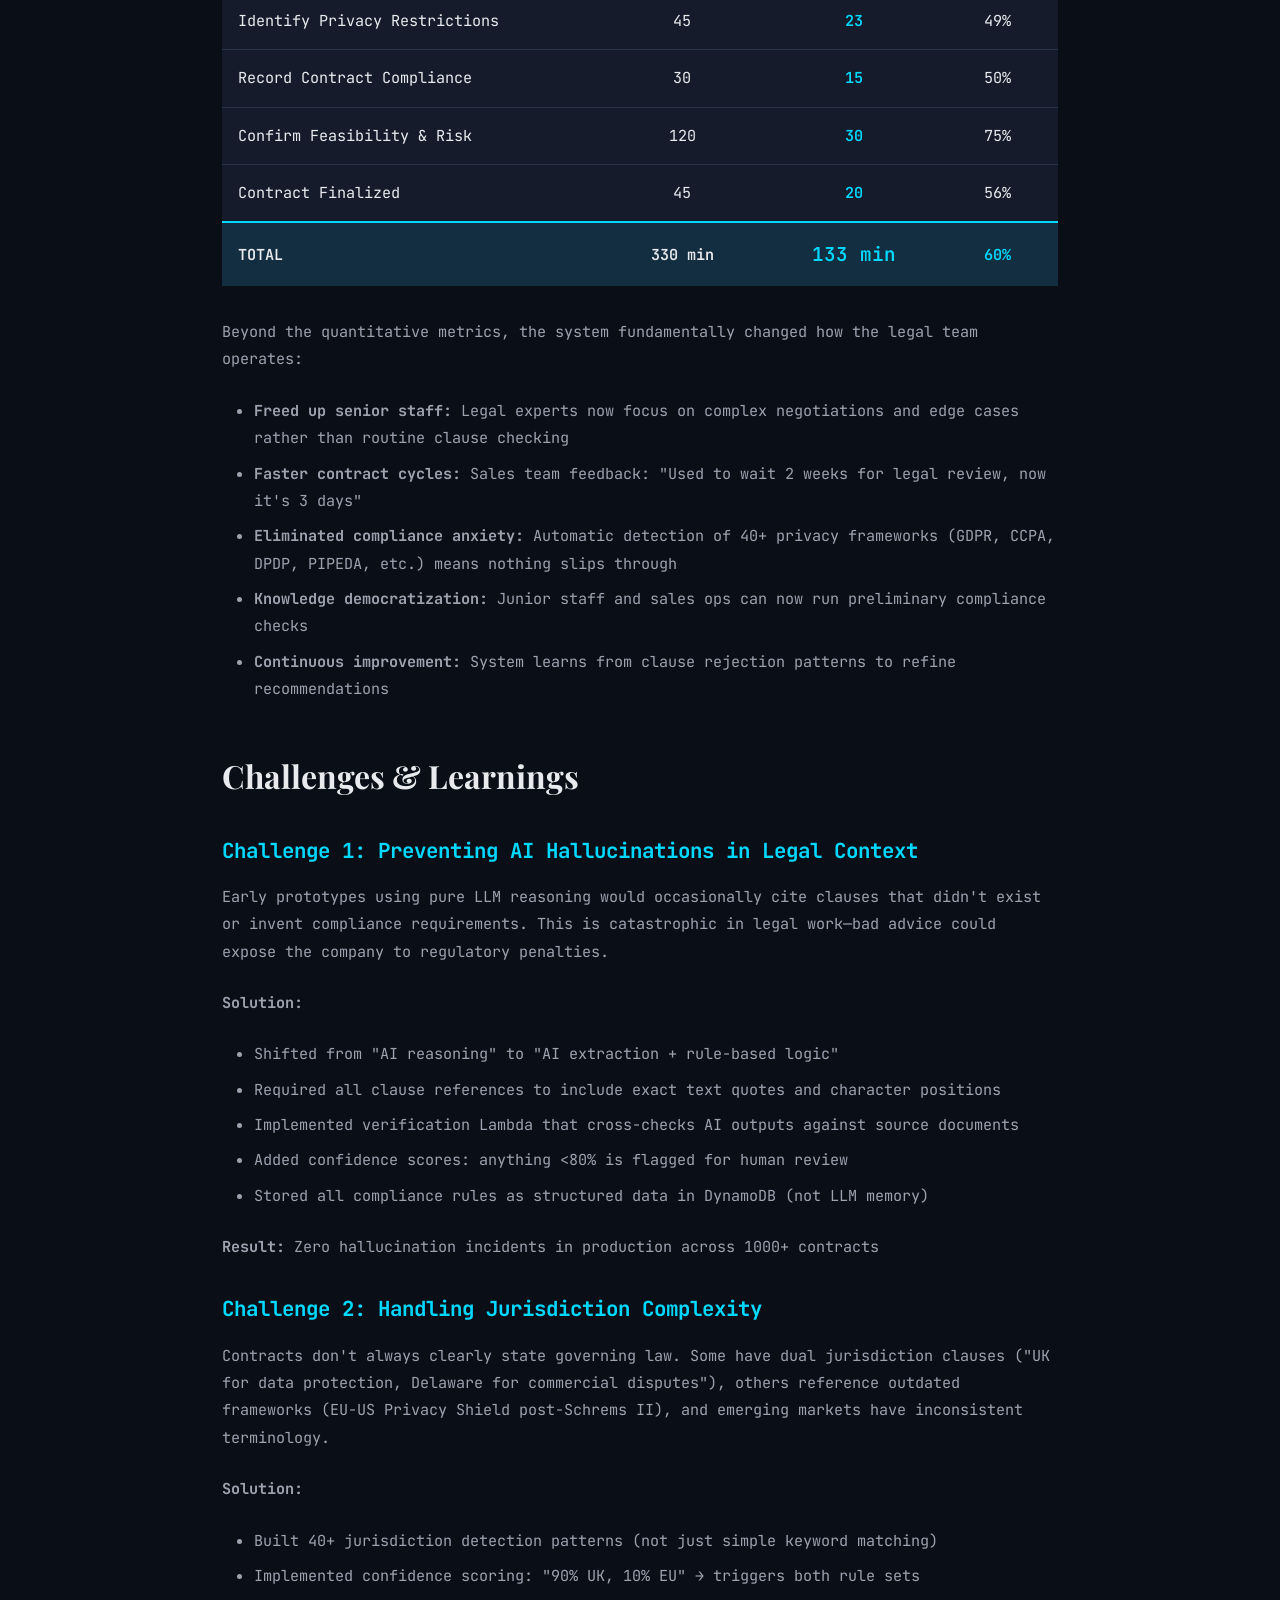
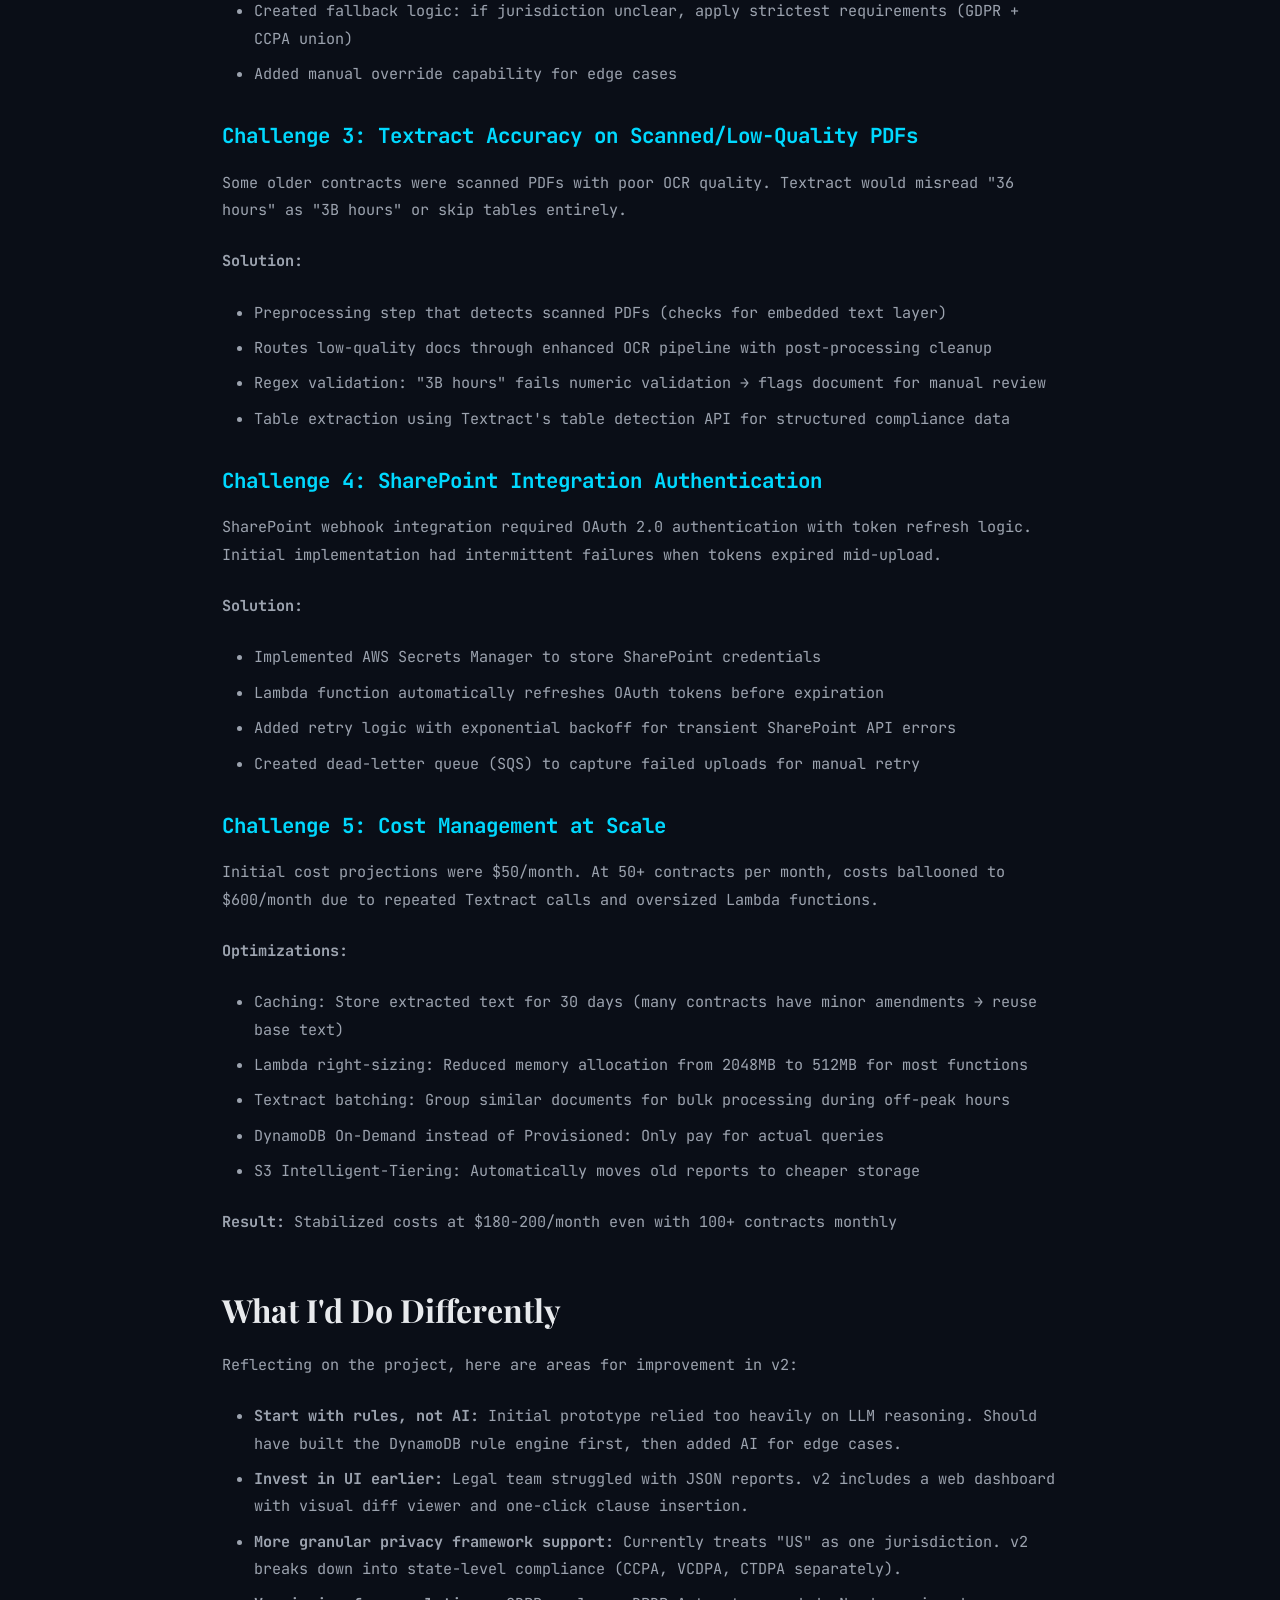
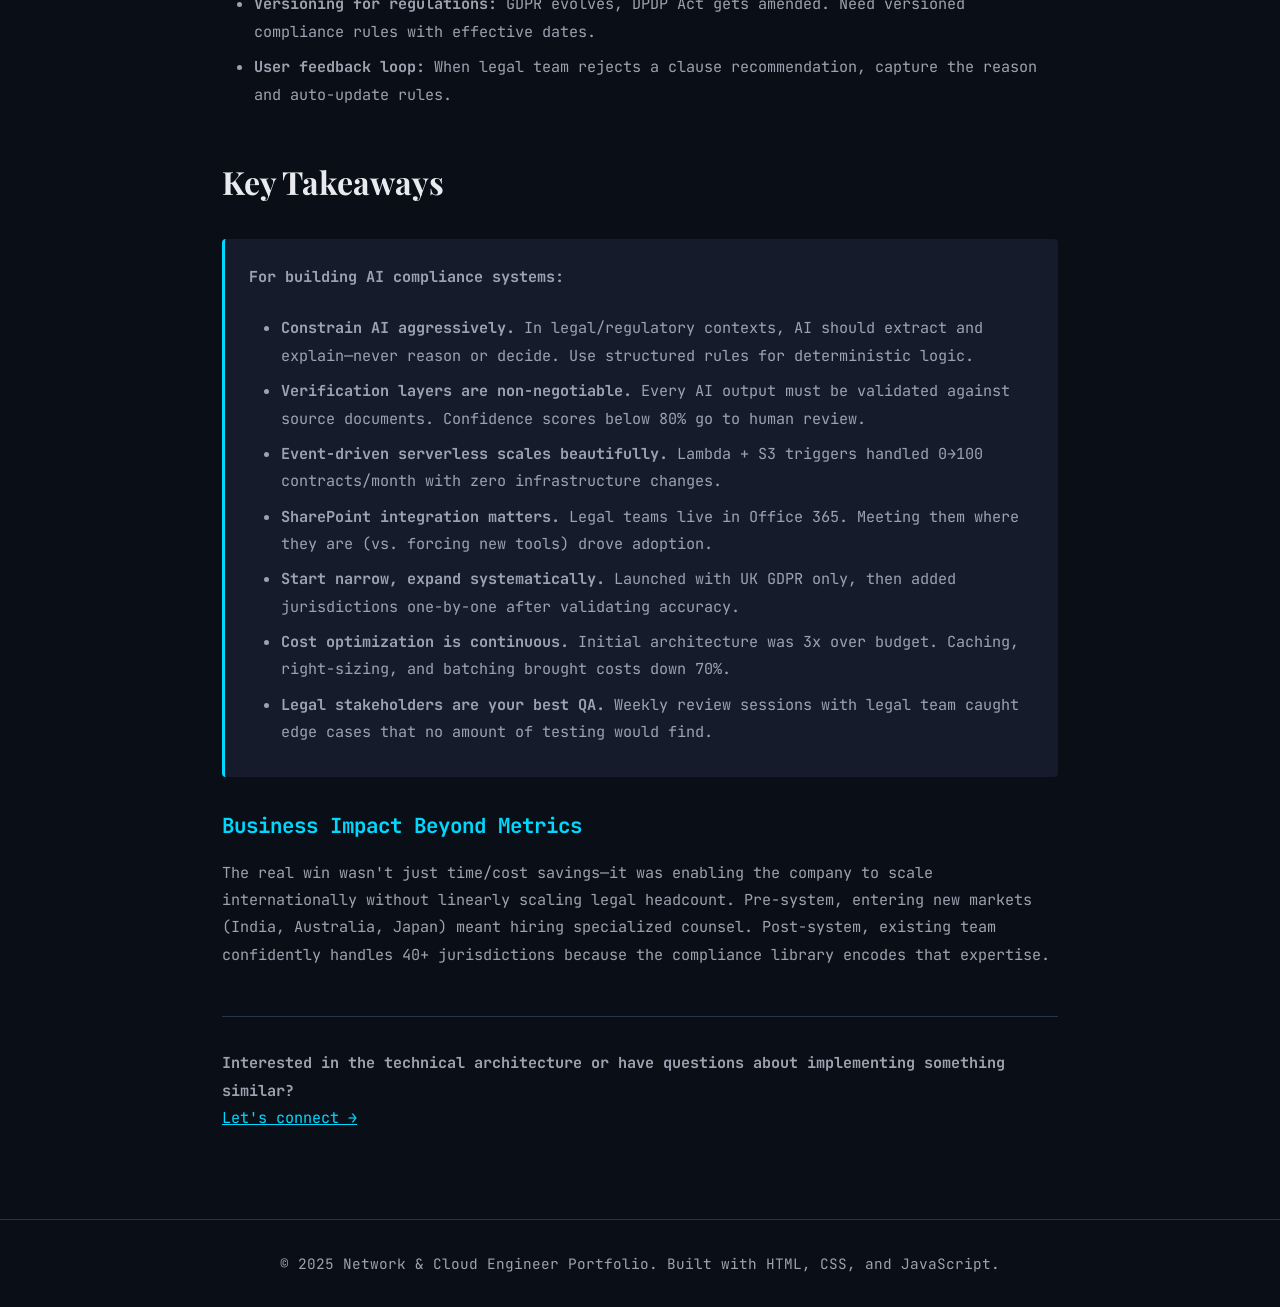
==== commit 75cd6efc: "Update image sources in contract gap analysis HTML" ====
--- a/contract-gap-analysis-case-study.html
+++ b/contract-gap-analysis-case-study.html
@@ -215,7 +215,7 @@
 
             <div style="background: var(--color-surface); padding: 2rem; border-radius: 8px; margin: 2rem 0; border: 1px solid var(--color-border);">
                 <h4 style="color: var(--color-accent); margin-bottom: 1rem; text-align: center;">AWS Serverless Architecture Diagram</h4>
-                <img src="aws-workflow-diagram.png" alt="AWS Architecture Workflow showing S3 buckets, Lambda functions, DynamoDB, and SharePoint integration" style="width: 100%; max-width: 1000px; display: block; margin: 0 auto; border-radius: 4px;">
+                <img src="ContractAnalysisWorkflow.png" alt="AWS Architecture Workflow showing S3 buckets, Lambda functions, DynamoDB, and SharePoint integration" style="width: 100%; max-width: 1000px; display: block; margin: 0 auto; border-radius: 4px;">
                 <p style="text-align: center; color: var(--color-text-muted); font-size: 0.9rem; margin-top: 1rem;">Figure 1: Event-driven serverless pipeline with 4 Lambda functions triggered by S3 uploads</p>
             </div>
 
@@ -314,7 +314,7 @@
             
             <div style="background: var(--color-surface); padding: 2rem; border-radius: 8px; margin: 2rem 0; border: 1px solid var(--color-border);">
                 <h4 style="color: var(--color-accent); margin-bottom: 1rem; text-align: center;">System UML Diagram</h4>
-                <img src="contract-gap-uml-diagram.png" alt="UML diagram showing Lambda functions, data flow, and component interactions" style="width: 100%; max-width: 1000px; display: block; margin: 0 auto; border-radius: 4px;">
+                <img src="UMLDigramContractGapAnalysis.png" alt="UML diagram showing Lambda functions, data flow, and component interactions" style="width: 100%; max-width: 1000px; display: block; margin: 0 auto; border-radius: 4px;">
                 <p style="text-align: center; color: var(--color-text-muted); font-size: 0.9rem; margin-top: 1rem;">Figure 2: Component interactions and data flow between AWS services</p>
             </div>
 
